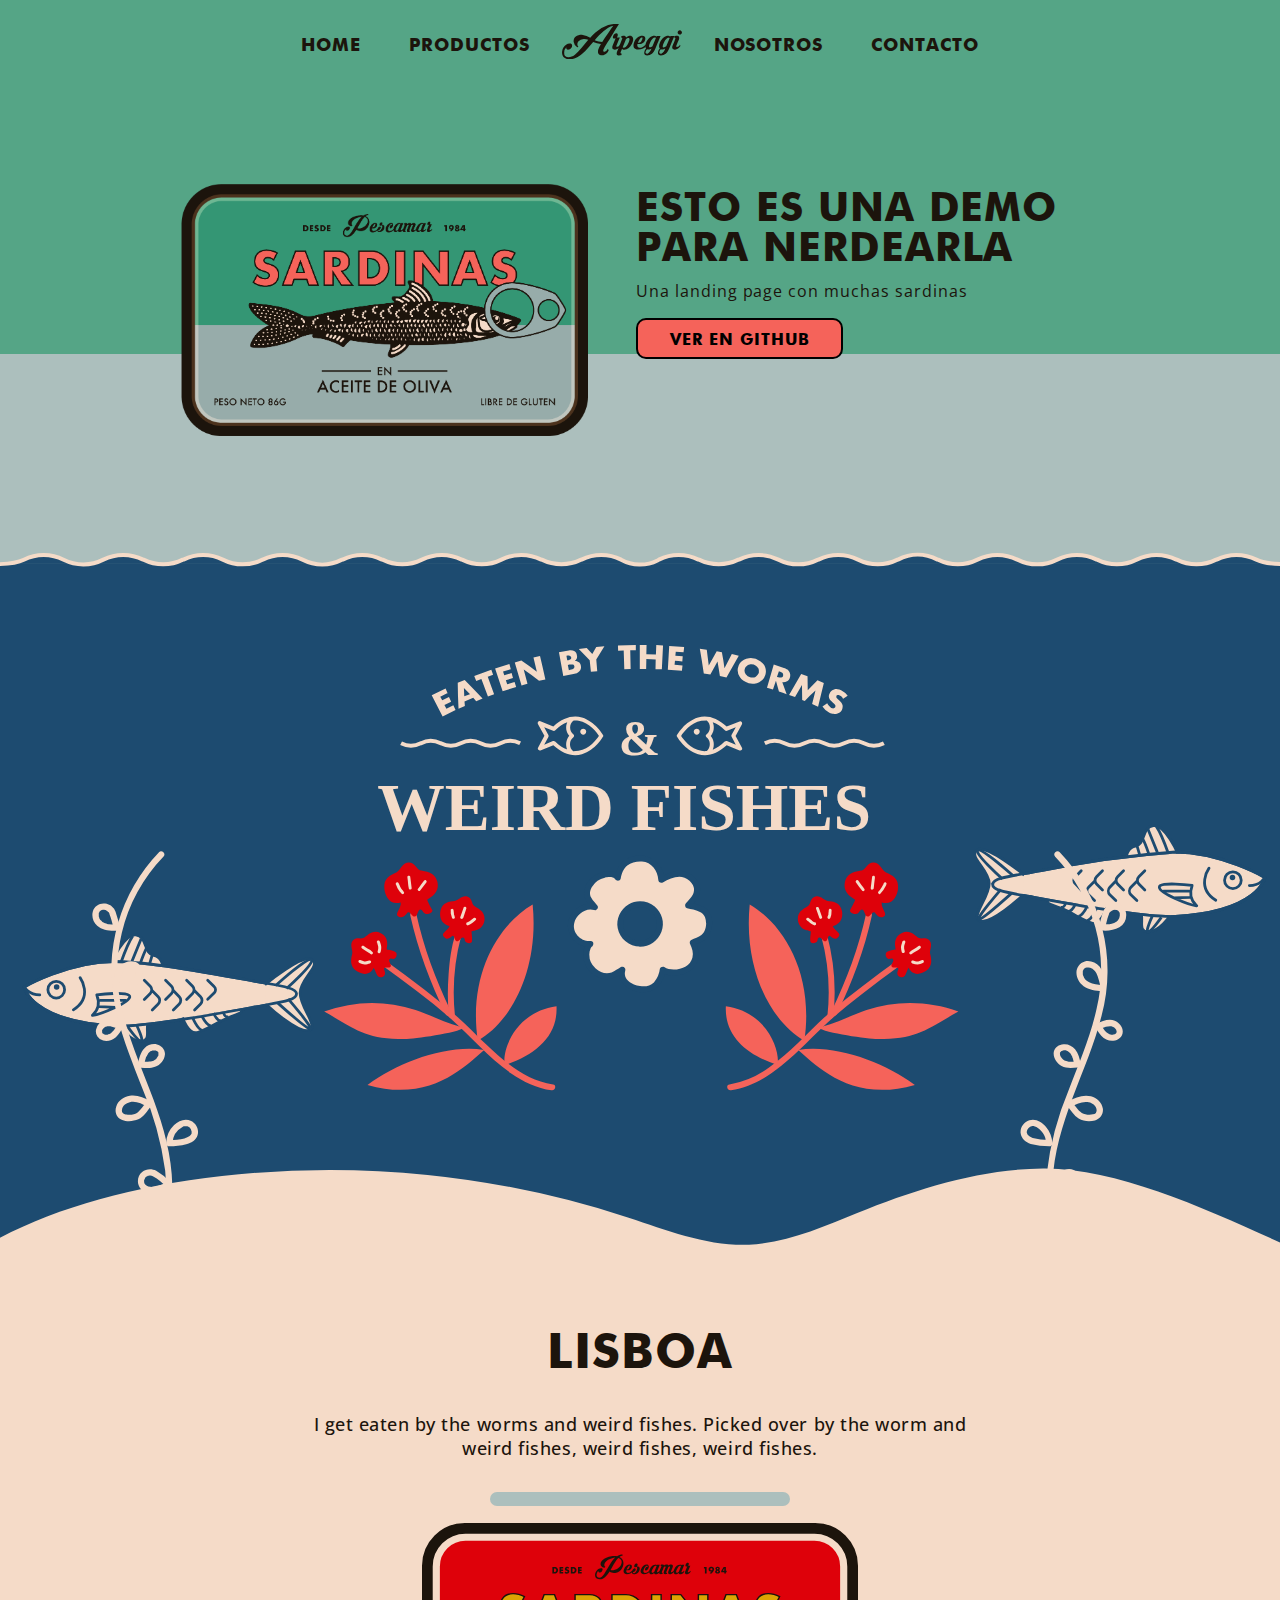
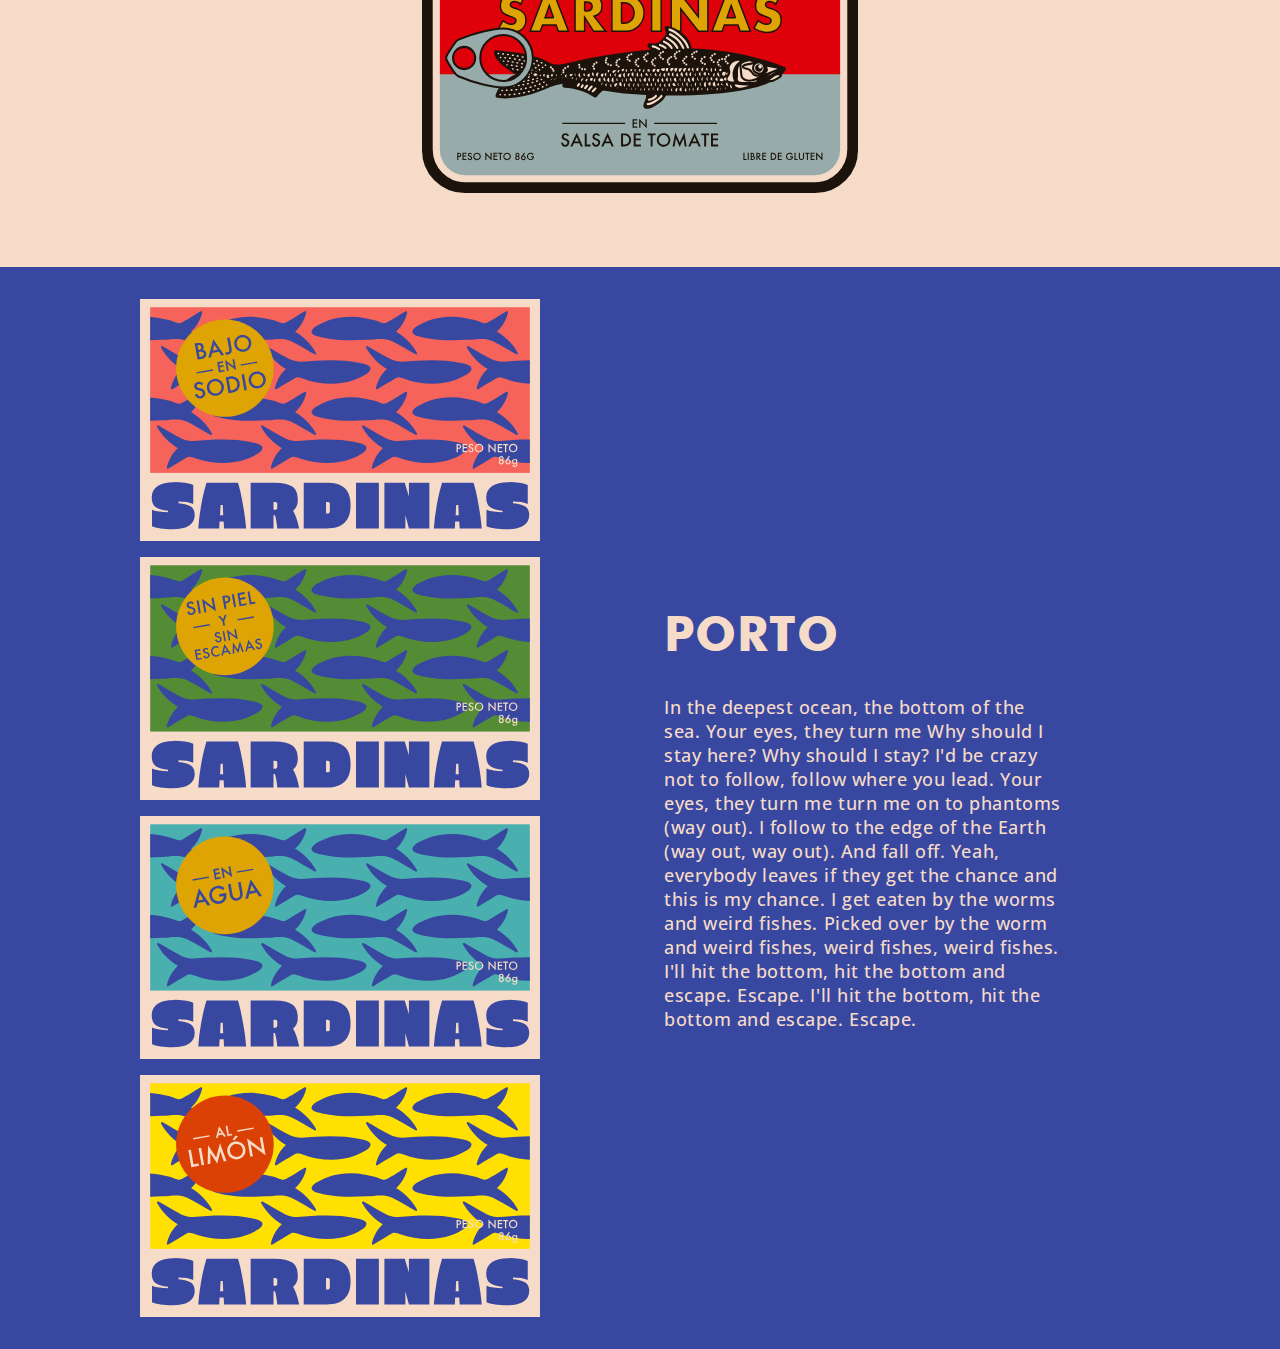
==== index.html @ fdc1ab65 "Add files via upload" ====
<!DOCTYPE html>
<html lang="en">
<head>
  <meta charset="UTF-8">
  <meta name="viewport" content="width=device-width, initial-scale=1.0">
  <link rel="stylesheet" href="styles.css">
  <link rel="preconnect" href="https://fonts.googleapis.com">
  <link rel="preconnect" href="https://fonts.gstatic.com" crossorigin>
  <link href="https://fonts.googleapis.com/css2?family=Open+Sans:ital,wght@0,300..800;1,300..800&display=swap" rel="stylesheet">
  <title>Scroll Driven Sardinas</title>
</head>
<body>
  <nav>
    <ul class="content-container">
      <li><a class="navlink" href="">Home</a></li>
      <li><a class="navlink" href="">Productos</a></li>
      <li>
        <svg width="120" heighy="36" xmlns="http://www.w3.org/2000/svg" viewBox="0 0 118.2 34.9"><path fill="#1c140c" d="m56.1 0-4.3 7L50 9.8l-1.8 2.9-1.6 2.7-1.4 2.2a99.7 99.7 0 0 1-3 4.8l-1 2a6 6 0 0 0-.6 1.6c0 .4 0 .7.3 1 .2.2.5.3.8.3.3 0 .5 0 .8-.2l1-.5.9-1 .7-1.1.9 1.3a9 9 0 0 1-2.5 3.6c-.5.4-1.1.8-1.8 1-.6.4-1.3.5-2 .5-1.1 0-2-.2-2.8-.6-.7-.4-1.2-1-1.4-1.9-.2-.9-.1-2 .3-3.4.4-1.3 1.1-3 2.3-4.9l.2-.4a24.6 24.6 0 0 1-7.6-2l-5.3 6.3c-1.8 2-3.6 3.8-5.5 5.4-2 1.6-3.9 3-6 3.9s-4.2 1.5-6.5 1.5a8 8 0 0 1-4.6-1.2 6.2 6.2 0 0 1-2.3-2.9 7.4 7.4 0 0 1-.4-3.7 10 10 0 0 1 1.3-3.8A9 9 0 0 1 4 20.4a6.5 6.5 0 0 1 3.7-1.1c.7 0 1.2.1 1.6.4.3.3.5.7.6 1.1.1.5 0 1-.1 1.5-.2.5-.4 1-.8 1.4-.3.5-.8.8-1.3 1.1-.6.3-1.2.5-1.8.5s-1.1-.3-1.4-.7c-.3-.4-.4-1-.3-1.6a7.8 7.8 0 0 0-2 6.2c0 1 .5 1.9 1.2 2.6.7.7 1.7 1 2.9 1 1.1 0 2.2-.2 3.2-.7 1-.4 2.1-1 3.2-1.9l3.1-2.9a101 101 0 0 0 6.6-7.6l3.5-4.2c-1.4-.5-2.8-.7-4.2-.8a7 7 0 0 0-5.7 2.6c-.4.6-.7 1.2-.8 1.9a4 4 0 0 0 1 3.5L15 23a7.5 7.5 0 0 1-3.5-5.3c-.2-1 0-2 .3-3.1a6.5 6.5 0 0 1 5.3-3.8c1.1-.2 2.3-.1 3.5.1 1.1.2 2.3.6 3.6 1l3.6 1.6c1.6-1.8 3.3-3.5 5.1-5.2a36.9 36.9 0 0 1 12.6-7.3c2.4-.7 5-1.1 7.7-1.1H56ZM39.6 17.8a146.7 146.7 0 0 1 5.8-8.6L48.2 5l2.3-3.2c-1.8.3-3.4 1-5 1.8a51.3 51.3 0 0 0-9 7.5 134 134 0 0 0-4.3 4.9c2.7 1 5.1 1.6 7.4 1.7Z"/><path fill="#1c140c" d="M53.5 9.2c.7 0 1.1.2 1.3.7s.2 1.2 0 1.9a5 5 0 0 1-.8 1.4h3l-.4 1-.6 1.4-.8 1.8-.7 1.8-.6 1.4-.3.8c-.2.4-.2.7 0 1 .3.1.6.2 1 0 .4 0 .8-.2 1.3-.5s.8-.9 1.1-1.5l.6 1-1 1.5a7.4 7.4 0 0 1-2.9 2c-.5.3-1 .4-1.6.4s-1-.1-1.5-.3c-.4-.2-.7-.5-.9-.8l-.2-1.4c0-.6.2-1.2.5-1.9l2.8-6.8c-.4.2-.9.3-1.3.3-.7 0-1-.2-1.3-.7s-.1-1.2.2-1.9c.3-.9.7-1.5 1.3-2 .6-.4 1.2-.6 1.8-.6Z"/><path fill="#1c140c" d="M61.2 25.3c-1 0-1.6-.3-2-1l-1.4 3.4c-.2.5-.2.9 0 1.1s.4.5.9.5h.3l-.7 1.4-.6.2h-.6l-.6.1c-1.3 0-2.2-.3-2.5-1s-.1-1.9.5-3.4l.5-1.3.9-2.1 1-2.5a203.8 203.8 0 0 0 2.3-5.8c.2-.4.3-.8.1-1-.1-.4-.5-.5-1-.5H58l.7-1.5.6-.1.6-.1h.6c1.6 0 2.5.5 2.6 1.6.7-.5 1.3-1 2-1.2.6-.3 1.3-.4 1.9-.4.7 0 1.4.1 1.9.5.4.3.8.8 1 1.5.2.6.3 1.3.2 2.1a12.5 12.5 0 0 1-4.4 7.8 7.4 7.4 0 0 1-4.5 1.7ZM59.7 23c.3.3.6.4 1 .4l1.2-.2 1.1-.8c.4-.3.8-1 1.2-1.5s.8-1.4 1.2-2.3c.4-.6.6-1.2.8-1.8l.3-1.6c0-.4 0-.8-.2-1-.2-.3-.4-.4-.8-.4s-.8.1-1.3.3a7 7 0 0 0-1.3 1l-.1.5-.2.5-2.8 6.9ZM77 23.3c.5 0 1 0 1.5-.2a7.7 7.7 0 0 0 2.7-1.6l1-1 .6.9a6 6 0 0 1-3 2.8c-1.4.7-3 1-4.8 1-1 0-1.8-.1-2.5-.5s-1.2-.8-1.6-1.4c-.3-.6-.5-1.4-.5-2.2 0-.8.1-1.7.5-2.7.8-2.2 2-3.9 3.5-5 1.4-1.2 3-1.8 4.8-1.8 1 0 1.6.3 2.1.8s.7 1 .8 1.8c0 .7 0 1.4-.5 2.2a6 6 0 0 1-1.6 2.1c-1 .9-2.2 1.3-3.5 1.3h-2.2c-.3 1-.2 1.9.3 2.5.5.7 1.3 1 2.4 1Zm1.3-10.1c-.2 0-.5.3-.8.6l-1 1.2a24.3 24.3 0 0 0-1.8 3.5H76c.5 0 1-.2 1.4-.5.3-.3.7-.8 1-1.5l.7-1.4.2-1.2c0-.3 0-.5-.2-.7h-.7Z"/><path fill="#1c140c" d="M97 12a127.7 127.7 0 0 0-2.1 5.3l-.9 2-2 4.9c-.8 2.2-2 4-3.4 5a7.4 7.4 0 0 1-4.8 1.8c-.7 0-1.3-.2-1.8-.5-.4-.3-.7-.8-.9-1.3-.1-.5-.2-1.1 0-1.7a5.8 5.8 0 0 1 1.7-3.3c-.5-.6-.7-1.4-.7-2.4s.2-2.1.7-3.4c1-2.3 2.3-4 3.7-5.1s3-1.7 4.6-1.7c.8 0 1.5.3 2 1l.2-.7H97ZM85.2 25.2l-.7-.1-.7-.2a5.5 5.5 0 0 0-1.5 2.6c-.1.6 0 1 .3 1.4.3.3.6.5 1 .5s1-.1 1.4-.5l1.2-1.2a16 16 0 0 0 2-3.6c-.5.4-1 .6-1.5.8s-1 .3-1.4.3Zm1.6-2.2c.3 0 .7-.1 1-.3.5-.2.9-.4 1.3-.8l3.4-8.1c-.3-.3-.6-.4-1-.4l-1.2.2-1.1.9L88 16a23.4 23.4 0 0 0-2 4.2l-.3 1.5c0 .4 0 .8.2 1 .1.3.4.4.8.4ZM110.6 12a127.7 127.7 0 0 0-2.2 5.3l-.8 2-2 4.9c-.9 2.2-2 4-3.4 5a7.4 7.4 0 0 1-4.8 1.8c-.8 0-1.4-.2-1.8-.5-.4-.3-.7-.8-1-1.3v-1.7a5.8 5.8 0 0 1 1.8-3.3c-.5-.6-.8-1.4-.8-2.4s.3-2.1.8-3.4c1-2.3 2.2-4 3.7-5.1s3-1.7 4.6-1.7c.8 0 1.5.3 1.9 1l.2-.7h3.8ZM98.8 25.2l-.7-.1-.7-.2-.9 1c-.2.4-.5 1-.6 1.7-.1.5 0 1 .2 1.3.3.3.7.5 1.1.5s1-.1 1.3-.5c.5-.3.9-.7 1.3-1.2s.8-1 1.1-1.7l.8-1.8-1.5.7-1.4.3Zm1.5-2.2c.4 0 .7-.1 1.1-.3l1.3-.8L106 14c-.2-.3-.5-.4-1-.4s-.7 0-1.1.2l-1.2.9-1.1 1.4a23.4 23.4 0 0 0-2 4.2l-.4 1.5c0 .4 0 .8.2 1 .2.3.5.4 1 .4ZM116.7 21.4c-.2.5-.5 1-1 1.5a7.4 7.4 0 0 1-2.9 2c-.5.3-1 .4-1.6.4-1.1 0-2-.4-2.3-1.1-.5-.8-.4-1.9.2-3.3l.5-1.3.8-1.7.7-1.8c.2-.6.3-1 .5-1.2.1-.4.2-.8 0-1-.1-.4-.4-.5-1-.5h-.3l.7-1.5.6-.1.6-.1h.7c1.3 0 2 .3 2.4 1 .3.8.2 1.9-.4 3.4a159.8 159.8 0 0 0-1.4 3.2l-.8 2c-.2.5-.2.9 0 1 .3.2.6.3 1 .2.4 0 .8-.3 1.3-.6s.8-.9 1.1-1.5l.6 1Zm1.5-13c0 .5-.3 1-.7 1.4-.4.4-.9.6-1.4.6s-1.1-.2-1.5-.6c-.5-.4-.7-.9-.7-1.5s.2-1 .6-1.4c.5-.5 1-.7 1.6-.7s1 .3 1.4.7.7.9.7 1.4Z"/>
      </svg>
      </li>
      <li><a class="navlink" href="">Nosotros</a></li>
      <li><a class="navlink" href="">Contacto</a></li>
    </ul>
  </nav>
  <header>
    <img class="latagato" src="img/latagato.png" alt="lata" height="252" width="444">
    <div class="scroll-container">
      <h1>Esto es una demo para Nerdearla</h1>
      <p>Una landing page con muchas sardinas</p>
      <button>Ver en GitHub</button>
  </div>
</header>
<section class="parallax">
  <svg xmlns="http://www.w3.org/2000/svg" id="Layer_1" viewBox="0 0 644 362">
    <path id="bg" fill="#acbfbd" stroke-width="0" d="M-.4 0h644.9v335.9H-.4z"/>
    <path id="bgblue" fill="#1d4b70" stroke-width="0" d="M-.4 15.7h644.9v351.1H-.4z"/>
    <path id="waves" fill="#1d4b70" stroke="#f5dbc8" stroke-miterlimit="10" stroke-width="2" d="M652 16s-13.7 1-19.9-2.1a22.2 22.2 0 0 0-20 0h-.2a22.2 22.2 0 0 1-19.8 0h-.2a22.2 22.2 0 0 0-20 0 22.3 22.3 0 0 1-19.9 0h-.2a22.2 22.2 0 0 0-19.9 0 22.2 22.2 0 0 1-20 0h-.1a22.2 22.2 0 0 0-20 0 22.2 22.2 0 0 1-19.8 0h-.3c-6.3-3.2-13.6-3.2-19.9 0h-.2a22.2 22.2 0 0 1-19.9 0 22.2 22.2 0 0 0-19.9 0h-.2a22.2 22.2 0 0 1-20 0 22.2 22.2 0 0 0-19.8 0h-.3a22.3 22.3 0 0 1-19.8 0h-.3a22.2 22.2 0 0 0-19.9 0l-.7.4c-5.8 2.9-12.6 2.7-18.3-.4a22.2 22.2 0 0 0-19.9 0h-.2a22.3 22.3 0 0 1-19.8 0h-.3a22.2 22.2 0 0 0-20 0 22.2 22.2 0 0 1-19.8 0h-.2a22.2 22.2 0 0 0-20 0 22.2 22.2 0 0 1-19.8 0h-.3a22.2 22.2 0 0 0-19.8 0h-.3c-6.3 3.2-13.6 3.2-19.9 0a22.2 22.2 0 0 0-20 0h-.1a22.2 22.2 0 0 1-20 0 22.2 22.2 0 0 0-19.8 0H92a22.2 22.2 0 0 1-19.8 0H72a22.2 22.2 0 0 0-20 0H52A22.2 22.2 0 0 1 32 14H32a22.2 22.2 0 0 0-20 0c-6.2 3.1-19.8 2-19.8 2"/>
    <text fill="#f5dbc8" font-family="Futura-Bold, Futura" font-size="34" font-weight="700" letter-spacing="0em" transform="translate(189.8 149.9)"><tspan x="0" y="0">WEIRD FISHES</tspan></text>
    <path fill="#f5dbc8" stroke-width="0" d="m225.2 81-3.7 1.9 1 1.8 3.4-1.7 1.1 2.4-3.4 1.7 1 1.8 3.5-1.7 1.1 2.4-6.5 3.2-5.5-10.7 7-3.4 1 2.4ZM238.1 83.4l-4.4 1.9.2 2.2-3.2 1.4c-.2-4.3-.4-8.7-.4-13l3.5-1.5c3 3 6.1 6.2 9 9.4l-3.2 1.3-1.5-1.7Zm-1.7-1.9-3-3 .2 4.2 2.8-1.1ZM245.4 72.8l3.2 8.8-3.1 1.2-3.3-8.8-2.6 1-1-2.5 8.6-3.2.9 2.5-2.7 1ZM257 69l-3.9 1.2.6 1.9 3.7-1.1.7 2.5-3.6 1.1.7 2 3.7-1.1.8 2.5-6.8 2.1-3.8-11.4 7.2-2.3.7 2.6ZM262.4 77.2 259 65.6l3.3-.9c2.7 1.8 5.3 3.7 7.8 5.6l-1.7-7.1 3.3-.8c1 3.9 1.8 7.8 2.7 11.8l-3.2.7c-2.5-2-5-3.8-7.7-5.7l1.9 7.2-3.1.8ZM281.2 60.5l5-.9c1.2-.2 2.2 0 2.9.4.7.5 1.1 1.2 1.2 2.2a3 3 0 0 1-.1 1.5c-.2.4-.5.8-1 1.2.6 0 1 0 1.3.2l1 .5.5.8a3.9 3.9 0 0 1 .2 2.5 3 3 0 0 1-.7 1.2c-.3.4-.8.7-1.3 1l-1.7.4-5.1.9-2.2-12Zm4.2 4h.6c1-.2 1.5-.6 1.4-1.4-.2-.8-.8-1-1.8-1l-.6.2.4 2.3Zm.8 5 .7-.2c.8-.1 1.4-.3 1.7-.6.3-.2.4-.6.4-1-.1-.5-.3-.8-.7-1h-1.8l-.8.2.5 2.5ZM296.7 64.5l-5.5-5.6 4-.5 2.8 3 2-3.5 4.1-.4-4.1 6.7.5 5.8-3.2.3-.6-5.7ZM317.1 59.5l.2 9.4-3.2.1-.3-9.4-2.8.2-.1-2.7 9-.3v2.7h-2.8ZM325.2 61.5l4.8.1.2-4.7 3.4.2-.6 12h-3.2l.1-5-4.7-.2-.1 5h-3.2v-12h3.4l-.1 4.6ZM344 60.5l-4-.3-.2 2 3.7.3-.2 2.6c-1.3 0-2.5-.2-3.7-.3l-.2 2 4 .4-.3 2.6a237 237 0 0 0-7.1-.5l.7-12 7.5.5c0 1-.2 1.8-.3 2.7ZM355.6 59.2l1 8 4-7.2 2.6.5c.5 2.7 1 5.4 1.3 8.1l3.7-7.2 3.5.8-6.2 11-3.3-.7a372 372 0 0 0-1.2-7.3l-3.6 6.5-3.3-.5a382 382 0 0 0-2-12.5l3.4.5ZM371.3 68.3a5.8 5.8 0 0 1 3-4c.7-.4 1.6-.7 2.5-.8a8.3 8.3 0 0 1 5.7 1.5 6 6 0 0 1 2.6 6.8 6.2 6.2 0 0 1-3.1 3.8 7 7 0 0 1-2.5.7 8 8 0 0 1-2.8-.2c-1-.3-1.9-.7-2.6-1.2a6.8 6.8 0 0 1-1.8-1.8 6.1 6.1 0 0 1-1-4.9Zm3.4.7a3.1 3.1 0 0 0 .5 2.6l1 1 1.2.5c.5.2 1 .2 1.4.1.5 0 .9-.1 1.3-.3.4-.2.7-.5 1-.9.3-.3.5-.7.7-1.2v-1.3c0-.5-.2-.9-.5-1.2-.2-.4-.5-.7-1-1a4 4 0 0 0-2.7-.7 3.5 3.5 0 0 0-2.3 1.2 3 3 0 0 0-.6 1.2ZM395.8 81.6a195 195 0 0 0-3.9-1.4l-1.5-5.4-1.5 4.5-3-1 3.4-11.6 5.1 1.7c.8.2 1.3.5 1.8.8.4.4.8.8 1 1.2.2.5.4 1 .4 1.4 0 .5 0 1-.2 1.5-.3.8-.8 1.5-1.4 1.8-.7.4-1.5.6-2.4.5l2.2 6Zm-4.8-8.7.6.2c.6.2 1.1.2 1.5.1.5-.1.8-.4.9-.9.1-.4 0-.8-.2-1.2-.2-.4-.7-.6-1.3-.8l-.6-.2-1 2.8ZM397 82l6.1-10.6 3.2 1.2.1 7 4.9-5 3.2 1.4-2.9 11.9-3-1.3 1.7-6.8c-1.8 1.7-3.7 3.4-5.4 5.2l-1.3-.5-.1-7.5-3.5 6-3-1ZM424.2 84a4 4 0 0 0-.7-1.1 3 3 0 0 0-1-.7c-.3-.2-.7-.2-1-.2-.4 0-.6.2-.7.5v.6c0 .2.1.3.3.5l.5.6.7.6c.9.8 1.4 1.6 1.6 2.3.2.8 0 1.5-.3 2.4-.3.5-.7 1-1.1 1.3l-1.4.7c-.6.1-1.2.2-1.8 0-.6 0-1.3-.3-2-.6a8.3 8.3 0 0 1-3.5-3.1l2.4-1.7c.2.6.6 1 1 1.4l1 1c.6.2 1 .3 1.3.2.4-.1.6-.3.8-.6v-.9l-.5-.6-.7-.7-1-1c-.3-.2-.6-.6-.8-1a3 3 0 0 1-.3-1.2c0-.4.1-.9.4-1.4.2-.6.5-1 1-1.4.3-.3.8-.6 1.3-.7.5-.2 1-.2 1.7-.1.6 0 1.2.2 1.8.5a9.1 9.1 0 0 1 3.3 2.8l-2.3 1.5Z"/>
    <text fill="#f5dbc8" font-family="Futura-Bold, Futura" font-size="25" font-weight="700" letter-spacing="0em" transform="translate(311.3 112.3)"><tspan x="0" y="0">&amp;</tspan></text>
    <g id="fishessm" fill="#f5dbc8" stroke-width="0">
      <path d="M294.5 101.5c-.6.6-1.5.6-2.1 0s-.6-1.5 0-2.1c.6-.6 1.5-.6 2.1 0s.6 1.5 0 2.1Zm-1.7 10.3c-4.8 1.4-9.6-.2-14.4-4.5l-6.5 2.6a1 1 0 0 1-1-.3h-.1a1 1 0 0 1-.1-1.1l3.2-6-3.2-5.8a1 1 0 0 1 1.2-1.5l6.5 2.6c4.8-4.3 9.6-5.8 14.4-4.5 3.4 1 6 3.3 7.7 5 1.6 1.7 2.8 3.6 3 4v.5c-.2.4-1.4 2.3-3 4-1.6 1.7-4.3 4-7.7 5Zm-7.4-2.3c-1-2.3-.6-5 1-7-1.6-1.8-2-4.5-1-6.8-2 .7-4 2.1-6 4a1 1 0 0 1-1.1.3l-4.5-1.8 2.1 3.9c.2.3.2.7 0 1l-2.1 3.9 4.4-1.8c.4-.2.8 0 1.1.2 2 2 4 3.3 6.1 4Zm15.9-7c-1-1.5-4.7-6.6-10.2-7.5-.9-.1-1.8-.2-2.7 0a4.5 4.5 0 0 0 0 6.8c.5.3.6 1 .2 1.4l-.1.1a4.5 4.5 0 0 0-.1 7c.9 0 1.8 0 2.7-.2 5.5-.9 9.2-6 10.2-7.5ZM349.5 99.4c.6-.6 1.5-.6 2.1 0s.6 1.5 0 2.1-1.5.6-2.1 0-.6-1.5 0-2.1Zm-6 7.4a17.2 17.2 0 0 1-3-4v-.5a17 17 0 0 1 3-4c1.6-1.7 4.3-4 7.7-5 4.8-1.3 9.6.2 14.4 4.6l6.5-2.6a1 1 0 0 1 1.2 1.4l-3.2 5.9 3.2 5.9c.2.3.2.8 0 1.1h-.1a1 1 0 0 1-1.1.3l-6.5-2.6c-4.8 4.4-9.6 5.9-14.4 4.5-3.4-1-6.1-3.3-7.7-5Zm21.2-1.4a1 1 0 0 1 1-.2l4.5 1.8-2.1-4a1 1 0 0 1 0-1l2.1-3.8-4.4 1.8a1 1 0 0 1-1.1-.3c-2-1.9-4-3.3-6.1-4 1 2.3.6 5-1 6.9 1.6 1.9 2 4.6 1 6.9 2-.8 4-2.2 6-4.1Zm-11.8 4.7c.9.2 1.8.2 2.7.1l.5-.5c1.6-2 1.3-4.8-.6-6.4h-.1a1 1 0 0 1 .1-1.5 4.5 4.5 0 0 0 .1-6.9l-2.7.1c-5.5 1-9.2 6-10.2 7.6 1 1.5 4.7 6.6 10.2 7.5Z"/>
    </g>
    <g id="wavessm" fill="none" stroke="#f5dbc8" stroke-width="2">
      <path d="M201.8 106.3a11 11 0 0 0 9.9 0h.2c3-1.6 6.7-1.5 9.8 0h.1c3.2 1.6 6.9 1.6 10 0a11 11 0 0 1 10 0 11 11 0 0 0 10 0 11 11 0 0 1 9.9 0M444.7 106.3a11 11 0 0 1-10 0 11.1 11.1 0 0 0-10 0 11.1 11.1 0 0 1-10 0 11 11 0 0 0-10 0 11 11 0 0 1-10 0 11 11 0 0 0-9.9 0"/>
    </g>
    <g id="fish1">
      <path fill="#f5dbc8" stroke="#1d4b70" stroke-miterlimit="10" stroke-width="1.4" d="M149.2 232.3c0 3.5-7.9 4.2-22.2 6.9-22.2 4-56 10.1-69.8 9.3-42.1-2.5-45-19.6-45-19.6s22.2-12.8 45-12.8c14 0 45.4 5.1 67.6 9.3 13.8 2.7 24.4 3.5 24.4 6.9Z"/>
      <path fill="#f5dbc8" stroke="#1d4b70" stroke-miterlimit="10" stroke-width="1.4" d="M60.3 248.7s4.8 7.2 10.2 7.5c5.5.4 3-5.5 3.8-8.3M91.8 244.3s3 8.9 7.5 7.5c4.5-1.4 9.2-4.7 15-7.2 5.9-2.6 7.6-2 7.3-4.5M56 216.7s6.4-14.7 12.3-14c5.9.7 4 9.7 9 10.3 3.8.5 4.5 5 4.5 5"/>
      <path fill="none" stroke="#1d4b70" stroke-miterlimit="10" stroke-width="1.4" d="m71 204.7-4.7 11.5M60.9 216.5s3.4-9.6 5.9-13.3M76.6 212.8l-1.4 4.7M70.7 216.7s1.8-4.9 3-7.3"/>
      <path fill="#f5dbc8" stroke="#1d4b70" stroke-miterlimit="10" stroke-width="1.4" d="M133.3 227.7s19.3-16 23.9-12.5c4.2 3.2-6.2 9.7-6.2 16.7s8.6 16.2 5.4 18.4c-5.2 3.8-22.6-12.7-22.6-12.7"/>
      <path fill="none" stroke="#1d4b70" stroke-miterlimit="10" stroke-width="1.4" d="M139.7 236.9s14.7 13.2 16.5 13.2-11.2-15.2-11.2-15.2M138.7 228.2s16-14.5 18-13-12.5 14.5-12.5 14.5"/>
      <path fill="none" stroke="#1d4b70" stroke-miterlimit="10" stroke-width="1.4" d="M149.2 232.3c0 3.5-7.9 4.2-22.2 6.9-22.2 4-56 10.1-69.8 9.3-42.1-2.5-45-19.6-45-19.6s22.2-12.8 45-12.8c14 0 45.4 5.1 67.6 9.3 13.8 2.7 24.4 3.5 24.4 6.9Z"/>
      <circle cx="28.3" cy="230.3" r="4.2" fill="#f5dbc8" stroke="#1d4b70" stroke-miterlimit="10" stroke-width="1.4"/>
      <circle cx="28.5" cy="228.9" r="1.4" fill="#1d4b70" stroke-width="0"/>
      <path fill="none" stroke="#1d4b70" stroke-miterlimit="10" stroke-width="1.4" d="M64.3 249s5.4 7.5 6.8 7.2c1.3-.2-2.2-7.8-2.2-7.8M96.8 244s2.5 6.4 5 6.7M101.5 243.4s2.5 4.8 4.5 5M107.4 242s2 4.2 3.9 4M112.4 241.5s.5 2.8 2.5 2.5"/>
      <path fill="none" stroke="#1d4b70" stroke-linecap="round" stroke-linejoin="round" stroke-width="1.4" d="M40.3 224.2s6.9 9.7-3.4 16.2M46.6 243.2c-1 .2 5-2.8 2.1-10.3 0 0 16.9-2.2 16.6 1-.3 3-14.7 8.7-18.7 9.3ZM63.1 235.7H50.6M58.1 239.2l-8.1-.4"/>
      <path fill="#f5dbc8" stroke="#1d4b70" stroke-linecap="round" stroke-linejoin="round" stroke-width="1.4" d="M12.3 228.9s1.8 3.9 7.7 4"/>
      <path fill="none" stroke="#1d4b70" stroke-linecap="round" stroke-linejoin="round" stroke-width="1.4" d="m72.6 225.5 3 3c1 1 1 2.7 0 3.7l-3 3M83.3 225.5l3 3c1 1 1 2.7 0 3.7l-3 3M93.9 225.5l3 3c1 1 1 2.7 0 3.7l-3 3M104.5 225.5l3.2 3.2c1 .9 1 2.4 0 3.3l-3.2 3.1M76.6 230.8l3 3c1 1 1 2.7 0 3.7l-3 3M87.3 230.8l2.9 3c1 1 1 2.7 0 3.7l-3 3M97.9 230.8l3 3c1 1 1 2.7 0 3.7l-3 3"/>
    </g>
    <g id="fish2">
      <path fill="#f5dbc8" stroke="#1d4b70" stroke-miterlimit="10" stroke-width="1.4" d="M499.4 177.2c0 3.5 7.9 4.2 22.2 6.9 22.2 4.1 56 10.2 69.8 9.3 42.1-2.5 45-19.6 45-19.6s-22.2-12.8-45-12.8a505 505 0 0 0-67.6 9.4c-13.8 2.6-24.3 3.4-24.3 6.8Z"/>
      <path fill="#f5dbc8" stroke="#1d4b70" stroke-miterlimit="10" stroke-width="1.4" d="M588.3 193.6s-4.8 7.2-10.2 7.6c-5.5.4-3-5.6-3.8-8.4M556.8 189.2s-3 9-7.5 7.5c-4.5-1.4-9.2-4.7-15-7.2-5.9-2.5-7.6-2-7.3-4.5M592.6 161.7s-6.4-14.8-12.3-14-4 9.6-9 10.3c-3.8.5-4.5 4.9-4.5 4.9"/>
      <path fill="none" stroke="#1d4b70" stroke-miterlimit="10" stroke-width="1.4" d="m577.6 149.6 4.7 11.6M587.7 161.4s-3.4-9.6-5.9-13.3M572 157.7l1.4 4.7M577.9 161.7s-1.7-5-3-7.4"/>
      <path fill="#f5dbc8" stroke="#1d4b70" stroke-miterlimit="10" stroke-width="1.4" d="M515.3 172.6s-19.3-16-23.9-12.5c-4.2 3.3 6.3 9.8 6.3 16.7 0 6.8-8.7 16.2-5.5 18.5 5.2 3.7 22.6-12.7 22.6-12.7"/>
      <path fill="none" stroke="#1d4b70" stroke-miterlimit="10" stroke-width="1.4" d="M508.9 181.8S494.2 195 492.4 195s11.2-15.2 11.2-15.2M509.9 173.1s-16-14.4-18-13c-2 1.5 12.5 14.5 12.5 14.5"/>
      <path fill="none" stroke="#1d4b70" stroke-miterlimit="10" stroke-width="1.4" d="M499.4 177.2c0 3.5 7.9 4.2 22.2 6.9 22.2 4.1 56 10.2 69.8 9.3 42.1-2.5 45-19.6 45-19.6s-22.2-12.8-45-12.8a505 505 0 0 0-67.6 9.4c-13.8 2.6-24.3 3.4-24.3 6.8Z"/>
      <circle cx="620.3" cy="175.2" r="4.2" fill="#f5dbc8" stroke="#1d4b70" stroke-miterlimit="10" stroke-width="1.4"/>
      <circle cx="620.1" cy="173.8" r="1.4" fill="#1d4b70" stroke-width="0"/>
      <path fill="none" stroke="#1d4b70" stroke-miterlimit="10" stroke-width="1.4" d="M584.3 193.9s-5.4 7.5-6.8 7.3c-1.3-.3 2.2-7.8 2.2-7.8M551.8 189s-2.5 6.3-5 6.6M547 188.4s-2.4 4.7-4.4 5M541.2 187s-2 4.2-3.9 3.9M536.2 186.4s-.6 2.8-2.5 2.5"/>
      <path fill="none" stroke="#1d4b70" stroke-linecap="round" stroke-linejoin="round" stroke-width="1.4" d="M608.3 169.1s-6.9 9.7 3.4 16.2M602 188.1c1 .2-5-2.8-2.2-10.3 0 0-16.8-2.1-16.5 1 .3 3.1 14.7 8.7 18.7 9.3ZM585.5 180.7H598M590.5 184.1l8.1-.3"/>
      <path fill="#f5dbc8" stroke="#1d4b70" stroke-linecap="round" stroke-linejoin="round" stroke-width="1.4" d="M636.3 173.8s-1.8 4-7.7 4.1"/>
      <path fill="none" stroke="#1d4b70" stroke-linecap="round" stroke-linejoin="round" stroke-width="1.4" d="m576 170.4-3 3c-1 1-1 2.7 0 3.7l3 3M565.3 170.4l-3 3c-1 1-1 2.7 0 3.7l3 3M554.7 170.4l-3 3c-1 1-1 2.7 0 3.7l3 3M544 170.4l-3 3.2c-1 .9-1 2.4 0 3.3l3 3.2M572 175.7l-3 3c-1 1-1 2.7 0 3.8l3 2.9M561.3 175.7l-2.9 3c-1 1-1 2.7 0 3.8l3 2.9M550.7 175.7l-3 3c-1 1-1 2.7 0 3.8l3 2.9"/>
    </g>
    <g id="rama" fill="#f5dbc8" stroke-width="0">
      <path d="M80 377.9a216 216 0 0 0 6.7-49.1c-.3-15-4.3-29.1-9.4-43s-10.9-26.6-14.6-40.5a82.9 82.9 0 0 1 19.6-82c1.4-1.4-.9-3.6-2.3-2.2a85.9 85.9 0 0 0-22.2 77c2.8 14.3 8.4 27.8 13.6 41.2a158.6 158.6 0 0 1 11.7 42c1.6 16.6-1.4 33.3-4.8 49.5L77 377c-.4 2 2.6 2.9 3 .9Z"/>
      <path d="M60.3 198.2c-.2-.3 0 .1 0 0v-.2l-.3-.6-.4-1.5-1-3.3c-.2-1-.6-2-1.2-3a6.7 6.7 0 0 0-3.7-2.5c-2.9-.9-6.2.8-7 3.8-.7 2.5.2 5.5 2.2 7.2 2.7 2.4 6.5 2.7 10 2.5.8 0 1.6-.7 1.6-1.6 0-.9-.7-1.7-1.6-1.6a22.5 22.5 0 0 1-4.1-.1h-.5l-.9-.3-.9-.3c.3.1-.1 0-.1-.1l-.6-.3-.4-.2s-.4-.4-.1-.2l-.6-.5-.2-.2c.2.3 0 0 0 0l-.5-.8c-.2-.4.1.3 0-.1l-.1-.3a8 8 0 0 1-.2-.7c0-.1 0-.5 0 0V192c0 .5 0 .1 0 0v-.3l.2-.3c-.2.3 0 0 0 0l.2-.4s.3-.3 0 0l.2-.3s.5-.3.1 0l.7-.5c-.3.2.1 0 .2 0l.4-.2h.7l.5.2s.5.1.2 0l.4.2.7.5.4.4c.2.2-.2-.4 0-.1l.2.3.2.5.2.3-.1-.2v.2l.5 1.4c.7 2 1 4.2 1.9 6 .3.8 1.5 1.1 2.2.7.7-.5 1-1.4.5-2.2ZM75.7 286.4c-3.2-1.7-6.7-3.3-10.4-2.7-3 .4-5.8 2.4-6.8 5.3s.2 5.7 3 6.8c2.4 1 5.7.7 8.1-.3 2.9-1.3 4.5-4.3 6.4-6.6.5-.6.6-1.6 0-2.2-.6-.6-1.7-.7-2.3 0-1.4 1.7-2.6 3.9-4.3 5.2-1.5 1.2-3.8 1.5-5.8 1.2h-.4a4.7 4.7 0 0 1-.7-.3l-.3-.1-.2-.2c.1.1 0 0-.1 0l-.2-.3-.2-.3c-.2-.5-.2-.7-.1-1.3.2-2 2-3.3 3.9-3.7 3-.8 6.2.8 8.8 2.3 1.7 1 3.4-1.8 1.6-2.8ZM86.8 307.5a9.7 9.7 0 0 1 5-8.2l.6-.3h1.9a3 3 0 0 1 1.7 1.4l.4 1.2c.2.5 0-.1 0 .2v.3c0 .1 0 .4 0 0v.5c-.2.4-.7 1-1.2 1.4l-1.2.7s-.3.1 0 0l-.4.1-.8.3c-2.4.7-5 .8-7.6.8-2 0-2 3.2 0 3.2 2.8 0 5.8-.2 8.5-1 2.4-.7 5-2.1 5.7-4.6.9-2.7-.7-5.9-3.2-7.1-3-1.5-6.3-.2-8.6 2a13.2 13.2 0 0 0-4 9c0 1 .8 1.6 1.6 1.6 1 0 1.6-.7 1.6-1.5ZM81.3 358.5c-1.2-2.2-3.5-4-5.7-5.2-2.4-1.2-5.2-2-7.7-.6s-3.8 4.5-3 7.3 3.6 3.9 6.3 4c3.5.2 6.6-1.8 9.6-3.3.8-.4 1-1.5.6-2.2-.5-.7-1.4-.9-2.2-.5l-3.6 1.8c-.5.2-1 .5-1.6.6l-.9.3h-.3l-.3.1c-1 .1-1.7 0-2.5-.1l-1-.5s-.2 0-.3-.2c.1 0 .2.2 0 0l-.2-.2-.1-.1c-.9-1.2-.4-3.1.8-4 .4-.4.6-.5 1-.6H71.4a14.8 14.8 0 0 1 6.6 4l.7 1c1 1.8 3.8.2 2.8-1.6ZM59.7 227.6c.5-2.3 1-4.6 2.4-6.5 0 0-.2.1 0-.1l.3-.3.5-.5.2-.2.3-.1.7-.5c.2-.1-.3.2.1 0l.3-.1a6.9 6.9 0 0 1 .8-.2h.9c.3 0 .5 0 .7.2-.2-.1 0 0 0 0l.5.2s.2.2 0 0l.3.3.2.2c-.2-.2 0 0 0 .1l.3.4a3.9 3.9 0 0 1 .2.8v1.2c0-.4 0 0 0 0l-.2.7-.2.4s0 .2 0 0a6.8 6.8 0 0 1-.8 1.4l-.2.2-1.1.8c-1 .7-2 1-3.4 1.3l-3.9.6c-.8 0-1.5.7-1.5 1.6 0 .8.7 1.6 1.5 1.6 3-.3 6-.7 8.5-2.1 2.5-1.3 4-3.6 4.4-6.4.3-2.5-.8-5.1-3.2-6.2-2.6-1.1-5.6-.2-7.7 1.6-2.5 2.2-3.3 5.7-4 8.8-.1.8.3 1.7 1.2 2 .8.2 1.7-.3 2-1.2ZM61.3 247.4c-2.6-1.3-5.5-2.4-8.4-1.7a6.3 6.3 0 0 0-4.6 4.7 4.8 4.8 0 0 0 3.6 5.5c2.3.6 4.7-.2 6.4-1.7 1.5-1.3 2.4-3.1 3.5-4.6.5-.7.1-1.8-.5-2.2-.9-.5-1.7-.1-2.2.6l-1 1.4-.5.8-.3.5s-.2.2 0 0l-.3.2-.7.8-.4.4-.3.2-.5.3s-.4.1-.2 0h-.1l-.7.3s-.3 0 0 0H53.2c-.1 0-.4 0 0 0h-.3l-.6-.2c-.4-.1.2 0 0 0l-.3-.2-.2-.1c.2.1 0 0 0 0l-.3-.3c-.1-.2.2.3 0 0l-.1-.3s0 .3 0 0v-.2c-.2-.4-.1.2 0-.1 0-.2 0-.6-.1-.3l.1-.5c.1-.4 0 .2 0 0l.1-.3.2-.2.1-.3c0 .2.1 0 .1 0l.3-.3.2-.2c.2-.1.3-.3.5-.3l.2-.2c.3-.2-.1 0 .2 0 1-.3 2-.3 3 0 1.2.2 2.2.7 3.3 1.2.8.4 1.8.2 2.2-.5.4-.7.2-1.8-.6-2.2ZM72.5 268.3a29.6 29.6 0 0 1 1-4.2s.2-.2.1 0a9.4 9.4 0 0 1 1-1.7c.1-.2-.3.3 0-.1a5.7 5.7 0 0 1 .8-.8c.2-.2 0 0 0 0l.5-.4h.3c-.4.1-.2 0 0 0l.5-.2h.2c.4-.1-.3 0 0 0h1.5l.4.2.3.1.2.2c-.3-.2 0-.1 0 0 0 0 .4.5.2.1l.2.4c.1.2 0-.3 0 0v1.5l-.9 1.4c-.2.2.2-.2 0 .1-.2 0-.2.2-.3.2l-.3.3s-.3.2 0 0l-.6.4-.3.2s-.4.2-.1 0c-.5.2-1 .4-1.5.4 0 0 .3 0 0 0h-.4l-1 .1-3.4-.2c-.8 0-1.6.8-1.6 1.6 0 1 .7 1.5 1.6 1.6 2.4.2 5 .5 7.1-.4 2.7-1 4.8-3.5 5-6.4.1-2.4-1.8-4.4-4-4.9s-4.7.2-6.3 1.9c-2 2-2.7 5-3.3 7.8-.2.8.2 1.7 1.1 2 .8.1 1.8-.3 2-1.2ZM86.2 327.6a29.2 29.2 0 0 0-7.6-6.2c-2.3-1.2-5.1-1-7.1.6s-2.7 4.7-1.6 7.1c1.2 2.8 4.6 3.8 7.5 3.5 1.5-.1 3-.5 4.5-1 1.2-.5 2.4-1 3.6-1.3 2-.6 1.1-3.6-.9-3.1s-3.7 1.4-5.6 2c-1.8.4-4.4.7-5.8-.8-.5-.5-.7-1.1-.7-1.8v-.4l.3-.7.2-.4.1-.3.2-.1.2-.3.6-.3c.2-.2 0 0 0 0l.3-.2h.3s.5-.1.2 0c.8-.2 1.5 0 2 .3 2.7 1.4 5 3.5 7 5.7 1.4 1.5 3.6-.8 2.3-2.3ZM86.2 346.6a17 17 0 0 1 6.5-4l.7-.2h.3c.1 0 .5-.1.2 0 1-.2 1.6 0 2.3.7l.3.4a4.5 4.5 0 0 1 .3.4c.2.5.2.7.1 1a4 4 0 0 1-.6 1.3l-.1.3c.1-.2 0 0 0 0l-.3.3-.5.3c-.2.1.3 0 0 0l-.3.1h-.3c.4 0 .2 0 0 0H94c.4 0 0 0 0 0l-.7-.1-1.3-.4c-2-.8-4.2-2-6.4-2.7-.8-.3-1.7.3-2 1-.2 1 .3 1.8 1.2 2 2 .8 4.3 2 6.6 2.8s4.7 1 6.6-.5c2.1-1.8 3-5.2 1.3-7.5a6 6 0 0 0-3.5-2.5 7.1 7.1 0 0 0-4 .3c-2.8 1-5.7 2.6-7.7 4.8-1.5 1.5.8 3.7 2.2 2.2Z"/>
    </g>
    <g id="rama2" fill="#f5dbc8" stroke-width="0">
      <path d="M536.1 377c-3.5-16.3-7-32.9-6.5-49.7.5-14.8 5-29 10.1-42.8 5.1-13.5 11-26.9 14.5-41a86.2 86.2 0 0 0-21-82.4c-1.5-1.4-3.8.8-2.3 2.3a82.4 82.4 0 0 1 20.8 76.6c-3.1 14-8.8 27.3-14 40.7a152 152 0 0 0-11 41.8 172.2 172.2 0 0 0 5 49.2c.5 2 1 4.1 1.3 6.2s3.5 1.2 3.1-.8Z"/>
      <path d="M555.6 199.8c.8-1.7 1.1-3.6 1.6-5.4a22.3 22.3 0 0 1 .7-2l.1-.3c0 .2-.1.2 0 0v-.1l.3-.5.1-.2c.2-.3.2 0 0 0l.3-.3a5.7 5.7 0 0 1 1.5-.8l.4-.1c.4-.2-.3 0 .1 0h.9l.3.1.7.4c-.3-.2 0 0 0 0l.3.3c.3.3-.1-.3 0 0l.2.3.2.3c-.2-.4 0 0 0 .2l.1.3c0 .1 0 .5 0 0v1.1c0 .4.1-.4 0 0l-.2.9-.1.3c-.1.4.2-.3 0 0l-.4.7-.2.3c.2-.3 0 0 0 0a5.5 5.5 0 0 1-.8.8c-.2 0-.4.2-.5.3l-.4.2-.3.1c.1 0 .1 0 0 0a11.6 11.6 0 0 1-2.3.6h-.7l-1 .1h-2.3c-.8 0-1.6.7-1.6 1.6 0 .9.7 1.5 1.6 1.5 3 .2 6.4 0 9-1.6a7.5 7.5 0 0 0 3.4-7 5.6 5.6 0 0 0-1.7-3.5c-1.1-1-2.7-1.7-4.2-1.6s-3.3 1-4.4 2.1c-.8.8-1.2 1.9-1.6 2.9l-1 3.6a37.2 37.2 0 0 1-.7 2.5l-.1.3c-.2.3.1-.4 0 0-.4.7-.3 1.7.5 2.1.7.4 1.8.3 2.2-.5ZM539 289.2c2.5-1.4 5.2-2.7 8.1-2.4 1.8.1 4 1.4 4.5 3.2.1.4.2.9.1 1.4l-.3.8c-.1.2.2-.2 0 0l-.1.2-.3.2c.2-.2 0 0 0 0l-.3.2-.8.2c-1.6.4-4.1.2-5.6-.7-2-1.2-3.4-3.8-5-5.6-.5-.7-1.6-.6-2.2 0-.6.6-.5 1.6 0 2.2 1.7 2.1 3.2 4.7 5.6 6.2s5.6 1.6 8.2 1c2.7-.8 4.3-3.1 4-5.9-.5-3.2-3-5.5-6-6.3-4-1-8 .7-11.5 2.5-1.8 1-.2 3.8 1.6 2.8ZM529.5 307.5c-.2-3.1-1.2-6-3.3-8.3s-5.1-4.2-8.3-3.2c-2.7.8-4.7 3.6-4.4 6.4s2.6 4.6 5.1 5.5a47.6 47.6 0 0 0 9.3 1.2c2 0 2-3.2 0-3.2a31.5 31.5 0 0 1-8.3-1l-.3-.1a7.9 7.9 0 0 1-1.4-.8l-.2-.2c.2.2 0 0-.1 0a10 10 0 0 1-.5-.5c-.2-.2 0 0 0 0l-.2-.3-.1-.2v-.2c-.1-.1-.2-.6-.2-.3v-.5a4.2 4.2 0 0 1 .5-1.4l.2-.3c.4-.5.6-.6 1-.9l.3-.1h.2l.4-.2c.7 0 1 0 1.5.2 1 .3 2 1 2.8 1.9 1 .9 1.7 2 2.1 3s.7 2.3.7 3.5c0 .8.7 1.6 1.6 1.6.8 0 1.6-.8 1.6-1.6ZM534.5 360.1l.3-.5c.2-.2 0 0 0 0l.3-.3 1-1.1a14.8 14.8 0 0 1 5-3l.8-.1h.3c.3 0 .8 0 1.1.2 1.5.6 2.4 2.4 1.7 4 0-.2-.1.2-.2.3-.2.3 0 .1 0 0l-.3.3a3 3 0 0 1-1 .6l-.3.1-.7.2c-.3 0-.1 0 0 0h-2.1l-.4-.1-2-.7-4-2c-.9-.4-1.8-.2-2.3.5-.4.7-.2 1.8.6 2.2 2.8 1.4 5.6 3.2 8.8 3.3 2.5.2 5.3-.8 6.6-3 1.3-2.5.6-5.8-1.6-7.6a6 6 0 0 0-4-1.5c-1.4 0-2.6.5-3.7 1a15 15 0 0 0-6.7 5.6c-1 1.8 1.8 3.4 2.8 1.6ZM556.5 226.8c-.6-3-1.4-5.8-3.3-8.2-1.8-2-4.8-3.2-7.4-2.5s-4.3 3.2-4.2 5.8 1.4 5 3.6 6.6c2.7 1.9 6.1 2.2 9.3 2.6.8 0 1.6-.8 1.6-1.6 0-1-.7-1.5-1.6-1.6-2.1-.2-4.6-.5-6.5-1.4a8.1 8.1 0 0 1-1.6-1s0-.2-.2-.2 0-.2-.2-.2l-.2-.3-.1-.2-.2-.2-.3-.7c-.2-.2 0 0 0 0l-.2-.4-.2-.7V221.2c0 .4 0 0 0 0 0-.3 0-.5.2-.7l.2-.4.1-.2c-.2.3 0 0 0 0l.3-.3.4-.2.2-.1.6-.2c.3 0-.4 0 0 0h.8s.3 0 0 0l.9.2a5 5 0 0 1 2.1 1.3c.8.8 1.4 2 1.7 3 .5 1.3.8 2.7 1.1 4 .2.9 1.2 1.4 2 1.2.8-.3 1.2-1.1 1-2ZM553.4 250.1l3-1.2c1-.2 2-.4 2.8-.2l.5.2c.1 0 .4.1.1 0l.3.1.5.3c.2.2 0 0 0 0a4.3 4.3 0 0 1 .7.7l.2.3.1.3.2.6c0 .2 0-.4 0 0v.3s0 .2 0 0v.2l-.1.2c0-.2 0 0 0 0l-.2.2c.2-.2 0 .1 0 .2l-.2.1c.1-.1-.1 0-.1 0-.1.1-.6.4-.3.3l-.5.1h-.3c-.4.2.3 0-.1.1H559c-.2 0-.4 0-.6-.2h-.3l-.1-.1-1-.6-.2-.2-.4-.4-.5-.5-.1-.2c.2.3 0 0-.1 0l-.7-1-1-1.7c-.6-.7-1.4-1-2.2-.6-.7.4-1.1 1.5-.6 2.2 1 1.3 1.8 2.8 3 4a7.3 7.3 0 0 0 6 2.4c2.4-.3 4.7-2 4.7-4.7 0-2.4-1.9-4.5-4-5.4-3-1.2-6.4.2-9.1 1.5-.8.4-1 1.5-.6 2.2.4.7 1.4.9 2.2.5ZM543.7 267.4c-.5-2.5-1.1-5-2.8-7.1-1.4-1.8-3.5-2.8-5.8-2.6s-4.4 1.4-4.9 3.8c-.5 2.8 1.4 5.9 3.9 7.2s5.4 1 8 .7c.9 0 1.7-.6 1.6-1.6 0-.8-.7-1.6-1.5-1.5l-3.2.2h-1.3l-.4-.1c-.3 0 .4 0 0 0l-.8-.2-.6-.2-.3-.1-.6-.4c-.3-.2.2.1 0 0l-.4-.4-.3-.3-.5-.7c-.3-.5-.4-.8-.5-1.4v-.7s.2-.4.1-.1v-.1l.2-.2c.1-.3-.2.1 0 0l.2-.2c0-.1.2-.2 0 0l.1-.1.5-.3c-.4.2 0 0 .2 0l.6-.2h.8s.5.1 0 0h.3l.6.3c.1 0 .4.1 0 0h.2l.5.4c.1 0 .2.2 0 0l.3.2.6.6c.2.3 0 .1 0 0l.3.4.4.8.2.3s.2.5 0 .2l.4.9.8 3.4c.2.8 1.2 1.3 2 1.1.8-.2 1.3-1.1 1-2ZM529.2 329.9c1.8-2 3.9-3.8 6.2-5.3l.7-.4.3-.2s-.2.1 0 0l.7-.1.3-.1h1.2l1 .5c.1.2-.2 0 0 0 0 .2.1.2.2.3l.3.3.4 1.2a3 3 0 0 1-.2 1.9c-1 1.6-3.6 1.7-5.4 1.3-2.2-.4-4.2-1.5-6.4-2.1-2-.5-2.8 2.5-.9 3 2.4.7 4.5 1.9 7 2.3 2.9.5 6.4 0 8.2-2.6 1.5-2.2 1.1-5.4-.6-7.4a6.2 6.2 0 0 0-6.7-1.5c-1.6.6-3 1.7-4.4 2.8a31 31 0 0 0-4.2 3.8c-1.3 1.5 1 3.8 2.3 2.3ZM529.2 344.4a20 20 0 0 0-6.9-4.4 9 9 0 0 0-3.8-.9c-1.5.1-2.9.7-4 1.8s-1.6 2.5-1.5 4 .8 2.8 1.7 3.9c1.6 1.8 4.1 1.9 6.3 1.3 1.4-.4 2.7-1 4-1.6l3.5-1.5c.8-.2 1.3-1 1-2-.2-.7-1-1.3-1.9-1l-3 1.2-2.6 1.2-2.7.8h-1.2c.4 0 .1 0 0 0 0 0-.6-.2-.3 0l-.5-.3c-.2-.2.2.2 0 0l-.2-.3-.2-.2c.1.2 0 0 0 0l-.5-.8c-.3-.8-.3-1.4.1-2l.8-.9.4-.2.4-.1.3-.1h.8c.3 0-.4 0 0 0h.4l1.4.5c2.1.8 4.4 2.2 6 3.8 1.4 1.5 3.6-.8 2.2-2.2Z"/>
    </g>
    <path id="fondo" fill="#f5dbc8" stroke-width="0" d="M662.2 365.7c-39.3-17.4-94.5-46-137.4-45.5-32.2.4-63.6 10.3-93.5 22.4-17.6 7.1-35.4 15.1-54.4 16-20.8.8-40.8-7.1-60.6-13.6a482.5 482.5 0 0 0-204.6-21c-54.5 6.2-97.6 20.4-129.9 41.7"/>
    <g id="plant1" stroke-width="0">
      <path fill="#f5635a" d="M278.3 278c-13.4-2-24-10.9-33.5-20-4.9-4.6-9.6-9.5-14.6-14a279 279 0 0 0-16.9-14c-6.5-5-13.1-9.9-19.8-14.7-1.5-1.2-3 1.4-1.5 2.6 11.9 8.7 23.9 17.3 35 27.1 10 9 19 19.6 30.2 27.4 6 4.2 13 7.4 20.3 8.5 1.8.3 2.7-2.6.8-2.9Z"/>
      <path fill="#f5635a" d="M226.8 241c-7.6-15.6-13.7-32-17.4-49-.4-1.9-3.3-1.1-3 .8 3.8 17.2 10.1 33.9 17.8 49.7.8 1.7 3.4.2 2.6-1.5Z"/>
      <path fill="#f5635a" d="M228.9 243.4a110.8 110.8 0 0 1 3.2-40.4c.6-1.9-2.3-2.7-2.9-.8-2.2 6.5-3 13.5-3.5 20.4s-.6 14 .2 20.8c.2 2 3.2 2 3 0ZM233.6 249.3c-7.8-1.4-16.9-6.3-24.5-8.8a70.6 70.6 0 0 0-46 .8c17.5 9.8 20.5 13.7 40.6 13.8 4.5 0 26.4-3 30-5.8M243.6 260.6c-18.9-3-43.3 6.3-58.7 17.6 31.8 9.3 49.7-10 58.7-17.6M240.4 256c-5-33.9 10.7-58.8 27.6-68.6 3.2 32.5-10.4 58.6-27.5 68.5M254 268.2c-1.6-7.4 5.3-26.8 26-29.6.8 15.8-11.6 24.8-26 29.6"/>
      <path fill="#de010a" d="M201.6 186.4c.4 3-3.3 5.8-1.2 7 2.7 1.7 4.4-2 4.9-2.1 1.3-.4 1.9 2.2 3.3 2.2 1.7 0 1.5-3.8 3.2-3.5.8.2 1 1.1 1.6 1.7 1 1.2 5-.2 4-1.7-2-3.6-2.4-4.6-2.4-5 .1-.6 6.7-2.7 5-9.3-1.5-5.1-7.2-5-8.7-5.5-2.1-.9-2.6-4.2-6-3.9-3 .3-4 4.1-5.9 5-3 1.4-6.7 2.8-6 8.4.4 2.9 2.2 8.2 8.2 6.7"/>
      <path fill="#f5dbc8" d="m199.2 177.3.1.3c.1.2 0-.1 0 0l.2.4.5 1.2c.6 1 1.3 2 2.1 2.8.3.3.8.3 1 0 .3-.3.3-.8 0-1l-.6-.9-.2-.1s-.1-.2 0-.1l-.3-.3a11 11 0 0 1-.7-1.2l-.2-.5-.1-.3s-.1-.2 0 0l-.5-1c-.1-.3-.7-.5-1-.3-.4.3-.5.7-.3 1ZM213.3 175.5l-1.5 2-.6.8-.4.5-.2.4-.2.1v.1c-.3.3-.4.8 0 1 .2.3.8.4 1 0l3.2-4.2c.2-.3 0-.8-.3-1-.4-.2-.8 0-1 .3ZM205 173.9c.3 1.8.3 3.7.7 5.5 0 .4.5.6.9.5.4 0 .6-.5.5-.9l-.7-5.5c0-.4-.6-.6-1-.5-.3 0-.5.5-.4.9Z"/>
      <path fill="#de010a" d="M226.2 198.3c-1.6 2.8-4.3 3.4-3 5.2 2 2.8 4.1-.3 4.5-.3 1.2 0 .9 2.3 2 2.7 1.4.4 2.3-2.6 3.6-1.8.5.3.5 1.1.7 1.7.6 1.3 3.3 1.5 3.5.1.2-2.1-.4-4.7-.2-5 .2-.4 6-.2 6.5-6 .3-4.4-4.3-5.9-5.3-6.8-1.4-1.3-.8-4-3.5-4.7-2.6-.7-4.4 2-6.2 2.2-2.8.3-6.3.6-7.2 5-.5 2.4-.2 6.5 4.6 7.7"/>
      <path fill="#f5dbc8" d="M226.8 190.3v1.7l.6 2.1c.1.4.5.6 1 .5.3-.1.6-.5.4-.9 0-.4-.2-.8-.4-1.3v-.5c0 .3 0 .1 0 0l-.2-1.6c0-.4-.3-.8-.7-.8-.4 0-.8.4-.8.8ZM238.5 194.1l-1.8 1.4-.1.1c-.1.1 0 0 0 0l-.2.1-.4.3a6.7 6.7 0 0 1-.6.3s-.1.1 0 0h-.1l-.2.1c-.4.2-.6.6-.5 1 .1.3.5.6 1 .5.7-.3 1.4-.7 2-1.2l.8-.6.4-.4c-.2.1 0 0 0 0h.1l.3-.3c.3-.2.5-.7.3-1-.2-.3-.7-.5-1-.3ZM233.2 189.2l-1.6 4.5c-.2.4.1.8.5 1 .4 0 .8-.2 1-.6l1.5-4.5c.2-.4-.1-.9-.5-1-.4 0-.8.2-1 .6Z"/>
      <path fill="#de010a" d="M188 219.3c1.7 3.2 1.7 5.2 4 4.7 3.2-.9 1-4 1.2-4.3.5-1.1 2.5 0 3.3-1 .9-1-1.6-3-.4-3.9.5-.4 1.2 0 1.9 0 1.3-.1 2-2 1.3-3.2s-4.5-1.4-4.7-1.6c-.3-.4 2-5.8-3.2-8.3-4-2-7 1.8-8.3 2.4-1.7 1-4-.6-5.7 1.6-1.6 2.2.3 4.9-.2 6.6-.7 2.7-1.3 6.1 2 8.5 2 1.4 6.5 3.2 8.9-1.5"/>
      <path fill="#f5dbc8" d="M180.9 216.9c.8.3 1.7.7 2.6.7s1.8-.3 2.6-.5c.4-.2.7-.6.6-1s-.6-.6-1-.5l-1.4.4h-.2l-.2.1s-.1 0 0 0H183.3c-.2 0 .1 0 0 0l-.6-.2-1.4-.5c-.4-.1-.9.2-1 .6 0 .4.2.7.6.9ZM189.7 206.4l.4 1.5a8.2 8.2 0 0 1 .2.8s0 .1 0 0v.8c0 .5-.2 1-.3 1.4-.1.4.1.8.5 1s.8-.2 1-.6c.2-.8.4-1.7.3-2.6 0-.9-.4-1.8-.7-2.7-.1-.3-.5-.6-1-.5-.3.1-.6.5-.5 1ZM182 209.4l2.3 1.5a18.5 18.5 0 0 1 1.6 1l.1.1.4.3c.3.3.8.3 1 0 .3-.3.4-.8 0-1-.7-.7-1.4-1.2-2.3-1.6l-1-.6-.5-.4h-.1c0-.1 0-.1 0 0l-.1-.1-.3-.3c-.3-.2-.8-.3-1 0-.3.3-.4.8 0 1.1Z"/>
    </g>
    <g id="plant2" stroke-width="0">
      <path fill="#f5635a" d="M367.8 280.9c13.4-2 24.3-10.8 33.9-19.9 5-4.7 9.7-9.6 14.7-14.2 5.4-5 11.2-9.6 17-14.1 6.5-5 13.1-10 19.8-14.8 1.5-1.2 0-3.8-1.5-2.6-11.8 8.6-23.6 17.2-34.6 26.8-10.2 9-19 19.5-30 27.2A48 48 0 0 1 367 278c-2 .3-1.1 3.2.8 2.9Z"/>
      <path fill="#f5635a" d="M421 242.5c7.7-15.8 14-32.5 17.7-49.7.4-1.9-2.5-2.7-2.9-.8-3.7 17-9.8 33.4-17.4 49-.8 1.7 1.8 3.2 2.6 1.5Z"/>
      <path fill="#f5635a" d="M419.3 243.4a111.5 111.5 0 0 0-3.3-41.2c-.6-1.9-3.5-1-2.9.8a109.1 109.1 0 0 1 3.2 40.5c-.2 1.9 2.8 1.9 3 0ZM411.6 249.3c7.8-1.4 16.9-6.3 24.4-8.8 15-5 31.5-4.6 46.2.8-17.6 9.8-20.6 13.7-40.7 13.8-4.5 0-26.4-3-30-5.8M401.6 260.6c18.8-3 43.3 6.3 58.7 17.6-31.8 9.3-49.8-10-58.7-17.6M404.7 256c5-33.9-10.6-58.8-27.5-68.6C374 220 387.6 246 404.7 256M391.2 268.2c1.5-7.4-5.3-26.8-26-29.6-.8 15.8 11.6 24.8 26 29.6"/>
      <path fill="#de010a" d="M443.6 186.4c-.4 3 3.3 5.8 1.1 7-2.6 1.7-4.3-2-4.8-2.1-1.3-.4-2 2.2-3.3 2.2-1.7 0-1.5-3.8-3.2-3.5-.8.2-1 1.1-1.6 1.7-1 1.2-5-.2-4-1.7 2-3.6 2.4-4.6 2.4-5-.1-.6-6.7-2.7-5-9.3 1.5-5.1 7.2-5 8.7-5.5 2.1-.9 2.6-4.2 5.9-3.9 3.1.3 4 4.1 6 5 3 1.4 6.7 2.8 6 8.4-.4 2.9-2.2 8.2-8.2 6.7"/>
      <path fill="#f5dbc8" d="m444.7 176.6-.4 1s0-.1 0 0l-.2.2a12 12 0 0 1-1 1.7c0 .1 0 .2-.2.3v.1l-.2.2-.7.8c-.3.3-.3.8 0 1 .3.4.8.4 1 0a13.9 13.9 0 0 0 2.7-3.9l.2-.4c0-.1-.1.2 0 0v-.3c.3-.3.2-.8-.2-1-.3-.2-.8-.1-1 .3ZM430.6 176.2c1 1.5 2 2.9 3.2 4.3.2.3.8.3 1 0 .3-.3.3-.7 0-1 0-.1 0-.2-.2-.3l-.2-.3-.4-.6-.7-.8-1.4-2c-.2-.4-.6-.5-1-.3-.3.2-.5.7-.3 1ZM438.8 173.5l-.7 5.5c0 .4 0 .8.5 1 .4 0 .8-.2 1-.6.2-1.8.3-3.7.6-5.5 0-.4 0-.8-.5-1-.4 0-.9.2-1 .6Z"/>
      <path fill="#de010a" d="M419 198.3c1.6 2.8 4.3 3.4 3 5.2-2 2.8-4.1-.3-4.5-.3-1.2 0-.9 2.3-2 2.7-1.4.4-2.3-2.6-3.6-1.8-.5.3-.5 1.1-.7 1.7-.6 1.3-3.3 1.5-3.5.1-.2-2.1.4-4.7.2-5-.2-.4-6-.2-6.5-6-.3-4.4 4.3-5.9 5.3-6.8 1.4-1.3.8-4 3.6-4.7 2.5-.7 4.3 2 6.1 2.2 2.8.3 6.3.6 7.2 5 .5 2.4.2 6.5-4.6 7.7"/>
      <path fill="#f5dbc8" d="m417 190.3-.2 1.6s0 .2 0 0v.5l-.5 1.3c0 .4.2.8.6 1 .4 0 .8-.2.9-.6.2-.7.5-1.4.5-2.2l.1-1.7c0-.3-.3-.7-.7-.7-.4 0-.7.3-.8.8ZM406 195.4l.2.2.2.1s.1.1 0 0l.2.2.2.1.8.7c.6.5 1.3.9 2 1.2.4.1 1-.2 1-.5 0-.5-.1-.8-.5-1h-.3c.1 0 0 0 0 0l-.1-.1a6.7 6.7 0 0 1-1-.6h-.1c-.1-.2.1 0 0 0l-.1-.2-1.8-1.4c-.3-.2-.8 0-1 .3-.2.4 0 .8.3 1ZM410.6 189.6l1.6 4.5c.1.4.5.7.9.5.4-.1.7-.5.5-.9l-1.6-4.5c-.1-.4-.5-.7-1-.5-.3 0-.6.5-.4.9Z"/>
      <path fill="#de010a" d="M457.1 219.3c-1.6 3.2-1.6 5.2-3.8 4.7-3.3-.9-1.1-4-1.3-4.3-.5-1.1-2.5 0-3.3-1-.9-1 1.6-3 .5-3.9-.6-.4-1.3 0-2 0-1.3-.1-2-2-1.3-3.2s4.5-1.4 4.7-1.6c.3-.4-2-5.8 3.2-8.3 4-2 7 1.8 8.3 2.4 1.7 1 4-.6 5.7 1.6 1.6 2.2-.3 4.9.2 6.6.7 2.7 1.3 6.1-2 8.5-2 1.4-6.5 3.2-8.9-1.5"/>
      <path fill="#f5dbc8" d="M464 215.4a24.3 24.3 0 0 1-2 .7h-.1c-.2 0 .1 0 0 0h-.7c.1 0 .2 0 0 0h-.3l-1.5-.5c-.3-.1-.8.1-.9.5s.1.8.5 1c.9.2 1.8.5 2.7.5s1.8-.4 2.6-.7c.4-.2.6-.5.5-1 0-.3-.5-.6-.9-.5ZM454 206c-.2 1-.6 1.8-.7 2.8 0 .8.2 1.7.4 2.5.1.4.6.7 1 .5s.6-.5.5-.9a15 15 0 0 1-.3-1.3s0-.2 0 0v-.9c-.1.1 0 0 0 0v-.3l.1-.5.5-1.5c.1-.3-.1-.8-.5-.9-.4 0-.8.2-1 .5ZM462 208.3l-.2.3s-.1 0 0 0l-.2.1-.5.3-1 .7c-.9.4-1.7 1-2.4 1.6-.3.2-.2.8 0 1 .4.3.8.3 1 0l1.1-.7 1.1-.7c.8-.4 1.5-.9 2.2-1.5.3-.2.3-.8 0-1-.3-.3-.7-.3-1 0Z"/>
    </g>
    <g id="flower" stroke-width="0">
      <path fill="#f5dbc8" d="M356.8 196.5c0-7.2-6.6-7.7-10.6-8.7 1.9-2.3 7.7-6.9 2.6-12.5-5.5-6-11.9-2.6-16-.3-.2-5.4-4.5-12-12.9-10.5-5.3.9-8 4-9 9.4-2-2.9-9.3-2.1-12.6 1.5-6.4 7.2-.9 10.7 1 13.4-5-1.9-11.4 3-12 8.4-.7 5.3 4.5 10.6 9.8 10.1-1.7.5-4.4 8 1.4 13.3 6.9 6.2 12.4.8 14.7-.4-1.6 4.9 3 10 11.2 9.9 5.2-.1 8.4-4.8 9-10 3.6 2.6 11.1 1.6 14.2-1.6s3.3-7 1-12c3.6-1.8 8.1-2.3 8.1-10ZM322 207.1a10 10 0 1 1 0-19.9 10 10 0 0 1 0 20Z"/>
      <path fill="#1d4b70" d="M358.3 196.5c0-3.2-1.4-6-4.2-7.8-2.3-1.3-5-1.7-7.5-2.3l.6 2.5c1.7-2 3.6-3.7 4.5-6.1 1.4-3.3.1-6.6-2.3-9s-5.7-3.7-9.2-3.2a24 24 0 0 0-8.2 3.1l2.3 1.3a12.4 12.4 0 0 0-11-12.2c-3.2-.3-6.8.6-9.4 2.6s-3.9 5-4.5 8.1l2.8-.4c-1.7-2.3-4.7-2.7-7.4-2.3-3.4.4-6.3 2-8.4 4.6-2 2.5-3.3 5.7-2.1 8.8.7 2.1 2.5 3.6 3.7 5.4l1.7-2.2c-6-2-12.7 3-13.8 9-1.3 6.4 4.7 13 11.2 12.4l-.4-3c-2.2.8-3 3.8-3.1 5.8-.4 3.5.8 6.9 3.1 9.4 2.7 2.8 6.5 4.6 10.5 3.8 2.6-.5 4.5-2 6.7-3.3l-2.2-1.7c-1.8 6.2 4 10.7 9.5 11.6 3.4.5 6.7.1 9.3-2.2a14 14 0 0 0 4.4-8.6l-2.2.9c4 2.7 10.5 2 14.3-.6 2.1-1.4 3.8-3.7 4.3-6.2.7-3-.2-6-1.5-8.9l-.5 2c2-1 4.2-1.6 6-3.1 2.3-2.1 3-5.2 3-8.2 0-1.9-3-1.9-3 0 0 2.3-.5 4.8-2.4 6.3-1.5 1.1-3.4 1.7-5.1 2.5-.8.4-.9 1.4-.6 2 1 2.1 1.8 4.5 1.2 6.8a7.3 7.3 0 0 1-3.4 4.5c-3 1.7-7.8 2.3-10.8.3-.7-.5-2 0-2.2.9a12 12 0 0 1-3 6.8c-2 1.9-4.4 2.2-7 1.8-3.9-.5-8.7-3.2-7.4-7.8.4-1.3-1-2.4-2.2-1.7-1.5.9-3 2-4.7 2.7-2.9 1-5.7 0-8-2a9 9 0 0 1-3.2-7c0-1 .2-2 .6-2.9 0-.3.2-.6.4-.8.1-.2.3-.3 0-.1 1.5-.6 1.4-3.1-.4-3-4.7.4-9.3-4.2-8.2-9 .9-4.2 5.7-8 10-6.6 1.2.4 2.5-1.1 1.7-2.2-1-1.3-2.3-2.5-3.1-4-1.1-1.9-.7-3.9.5-5.7a9.6 9.6 0 0 1 6.3-4.4c1.4-.3 4.2-.7 5.2.8.7 1 2.5 1 2.8-.4.5-2.4 1.3-4.9 3.3-6.5s4.9-2.2 7.4-2c4.8.3 8 4.7 8.2 9.2 0 1.2 1.3 1.9 2.3 1.3 4.2-2.3 9.3-4.6 13.4-.8 2 1.9 3 4.1 1.8 6.7-.9 1.8-2.4 3-3.6 4.6-.7.8-.5 2.2.6 2.5 2 .5 4.3.7 6.2 1.7 2.3 1 3.3 3 3.3 5.5 0 2 3 2 3 0Z"/>
      <path fill="#1d4b70" d="M322 205.6c-3.5 0-6.8-2.2-8-5.5s-.1-7.3 2.7-9.5 6.7-2.5 9.7-.7 4.6 5.4 4 8.8c-.8 4-4.3 6.9-8.4 7-2 0-2 3 0 3 4.8-.1 9-3 10.8-7.6s.2-9.7-3.4-12.7-9.1-3.6-13.2-1-6.3 7.2-5.4 12c1 5.3 5.8 9.2 11.2 9.2 2 0 2-3 0-3Z"/>
    </g>
  </svg>
</section>
<main class="lisboa">
  <div class="content-container">
  <h2>Lisboa</h2>
  <p>I get eaten by the worms and weird fishes. Picked over by the worm and weird fishes, weird fishes, weird fishes.</p>
  <div class="gallery">
    <div class="gallery-scroll-container">
      <div class="gallery-progress"><span aria-hidden="true"></span></div>
      <img src="img/lisboa1.svg" alt="en salsa de tomate" draggable="false">
      <img src="img/lisboa2.svg" alt="en aceite de oliva" draggable="false">
      <img src="img/lisboa3.svg" alt="en aceite de girasol" draggable="false">
    </div>
  </div>
  </div>
</main>

<section class="porto">
  <div class="content-container flex-wrapper">
    <div class="vertical-gallery">
      <img src="img/porto1.svg" alt="en salsa de tomate" draggable="false">
      <img src="img/porto2.svg" alt="en salsa de tomate" draggable="false">
      <img src="img/porto3.svg" alt="en salsa de tomate" draggable="false">
      <img src="img/porto4.svg" alt="en salsa de tomate" draggable="false">
    </div>
    <div class="vertical-text">
      <h2>Porto</h2>
      <p>In the deepest ocean, the bottom of the sea. Your eyes, they turn me
      Why should I stay here? Why should I stay? I'd be crazy not to follow,
      follow where you lead. Your eyes,
      they turn me turn me on to phantoms (way out). 
      I follow to the edge of the Earth (way out, way out). And fall off.
      
      Yeah, everybody leaves if they get the chance and this is my chance.
      I get eaten by the worms and weird fishes. Picked over by the worm and weird fishes, weird fishes, weird fishes.
      
      I'll hit the bottom, hit the bottom and escape. Escape. I'll hit the bottom, hit the bottom and escape.
      Escape.</p>
    </div>
  </div>


    
</section>
<footer>

</footer>
<!-- <script src="https://flackr.github.io/scroll-timeline/dist/scroll-timeline.js"></script> -->
</body>
</html>
---- styles.css ----
@font-face {
  font-family: 'ftb';
  src: url('fonts/ftb.woff2') format('woff2'),
       url('fonts/ftb.woff') format('woff');
  font-weight: normal;
  font-style: normal;
}

:root {
  --bg:#55A586;
  --text: #1C140C;
  --pink: #F5635A;
  --cream: #F5DBC8;
  --lightblue: #ACBFBD;
  --blue: #3848A0;
}
*, *::before, *::after {
  box-sizing: border-box;
}
body {
  background-color: var(--bg);
  color: var(--text);
  font-family: "Open Sans", system-ui;
  letter-spacing: 0.06em;
  margin: 0 auto;
}
h1 {
  font-size: 2.5rem;
  margin: 0;
  max-width: 20ch;
}
h2 {
  font-size: 3rem;
}
h1, h2 {
  font-family: "ftb", "Open Sans", sans-serif, system-ui;
  line-height: 1;
  text-transform: uppercase;
}
nav ul {
  align-items: center;
  display: flex;
  gap: 1rem;
  justify-content: center;
  padding: .5rem;
}
nav ul li {
  list-style: none;
}
nav ul li a.navlink {
  color: var(--text);
  font-family: "ftb", "Open Sans", sans-serif, system-ui;
  font-size: 1.1rem;
  margin: 1rem;
  padding: .3rem 0;
  position: relative;
  text-decoration: none;
  text-transform: uppercase;
}
.navlink::after {
  background-color: var(--cream);
  content: "";
  position: absolute;
  bottom: 0;
  left: 0;
  transition: transform .2s linear;
  transform: scaleX(0);
  transform-origin: 0 0;
  height: 3px;
  width: 100%;
}
.navlink:hover::after {
  transform: scaleX(1);
}
.content-container {
  margin-inline: auto;
  width: 90vw;
}

header {
  background: linear-gradient(0deg, #ACBFBD 0%, #ACBFBD 40%, transparent 40%);
  display: flex;
  justify-content: center;
  gap: 3rem;
  padding: 6rem 2rem;
}
button {
  background-color: var(--pink);
  border: 0;
  border: 2px solid;
  border-radius: 10px;
  font-family: "ftb", "Open Sans", sans-serif, system-ui;
  font-size: 1rem;
  letter-spacing: 0.06em;
  padding: .5rem 2rem;
  text-transform: uppercase;
}
.latagato {
  object-fit: cover;
  object-position: 0 0;
  height: 252px;
  width: 444px;
}


.parallax {
  
}

.lisboa {
  background-color: var(--cream);
  margin-block-start: -5px;
  padding: 32px;
  text-align: center;
}
.lisboa p {
  font-size: 1.1rem;
  font-weight: 500;
  letter-spacing: 0.03em;
  margin: 1rem auto;
  max-width: 70ch;
}
.gallery {
  margin: 0 auto;
  max-width: 500px;
  padding: 32px;
  position: relative;
  width: 80vw;
}
.gallery-progress {
  background-color: var(--lightblue);
  border-radius: 7px;
  height: 14px;
  margin: 0 auto;
  max-width: 300px;
  position: absolute;
  inset: 16px 0;
  width: 80vw;
}

.gallery-scroll-container {
  display: flex;
  flex-direction: row;
  scroll-snap-type: x mandatory;
  overflow-x: scroll;
}

.gallery img {
  flex: 0 0 100%;
  height: 300px;
  scroll-snap-align: center;
  width: 100%;

  animation: allIn linear both;
  animation-timeline: view(inline);
}

@keyframes allIn {
  entry 0% {
    opacity: 0;
    clip-path: inset(50% 0% 50% 0%);
}
entry 90% {
    opacity: 1;
    clip-path: inset(0% 0% 0% 0%);
}
exit 10% {
    opacity: 1;
    clip-path: inset(0% 0% 0% 0%);
}
exit 100% {
    opacity: 0;
    clip-path: inset(50% 0% 50% 0%);
} 
}


.porto {
  background-color: var(--blue);
  color: var(--cream);
  margin-block-start: -5px;
  padding: 32px;
  text-align: center;
}

.porto p {
  font-size: 1.1rem;
  font-weight: 500;
  letter-spacing: 0.03em;
  max-width: 40ch;
}

.flex-wrapper {
  align-items: center;
  display: flex;
  gap: 3rem;
}

.vertical-gallery {
  display: flex;
  flex-direction: column;
  flex: 1 1 50%;
  gap: 1rem;
}
.vertical-text {
  flex: 1 1 50%;
  text-align: left;
}

.vertical-gallery img {
  margin: 0 auto;
  max-width: 400px;
  width: 100%;
}
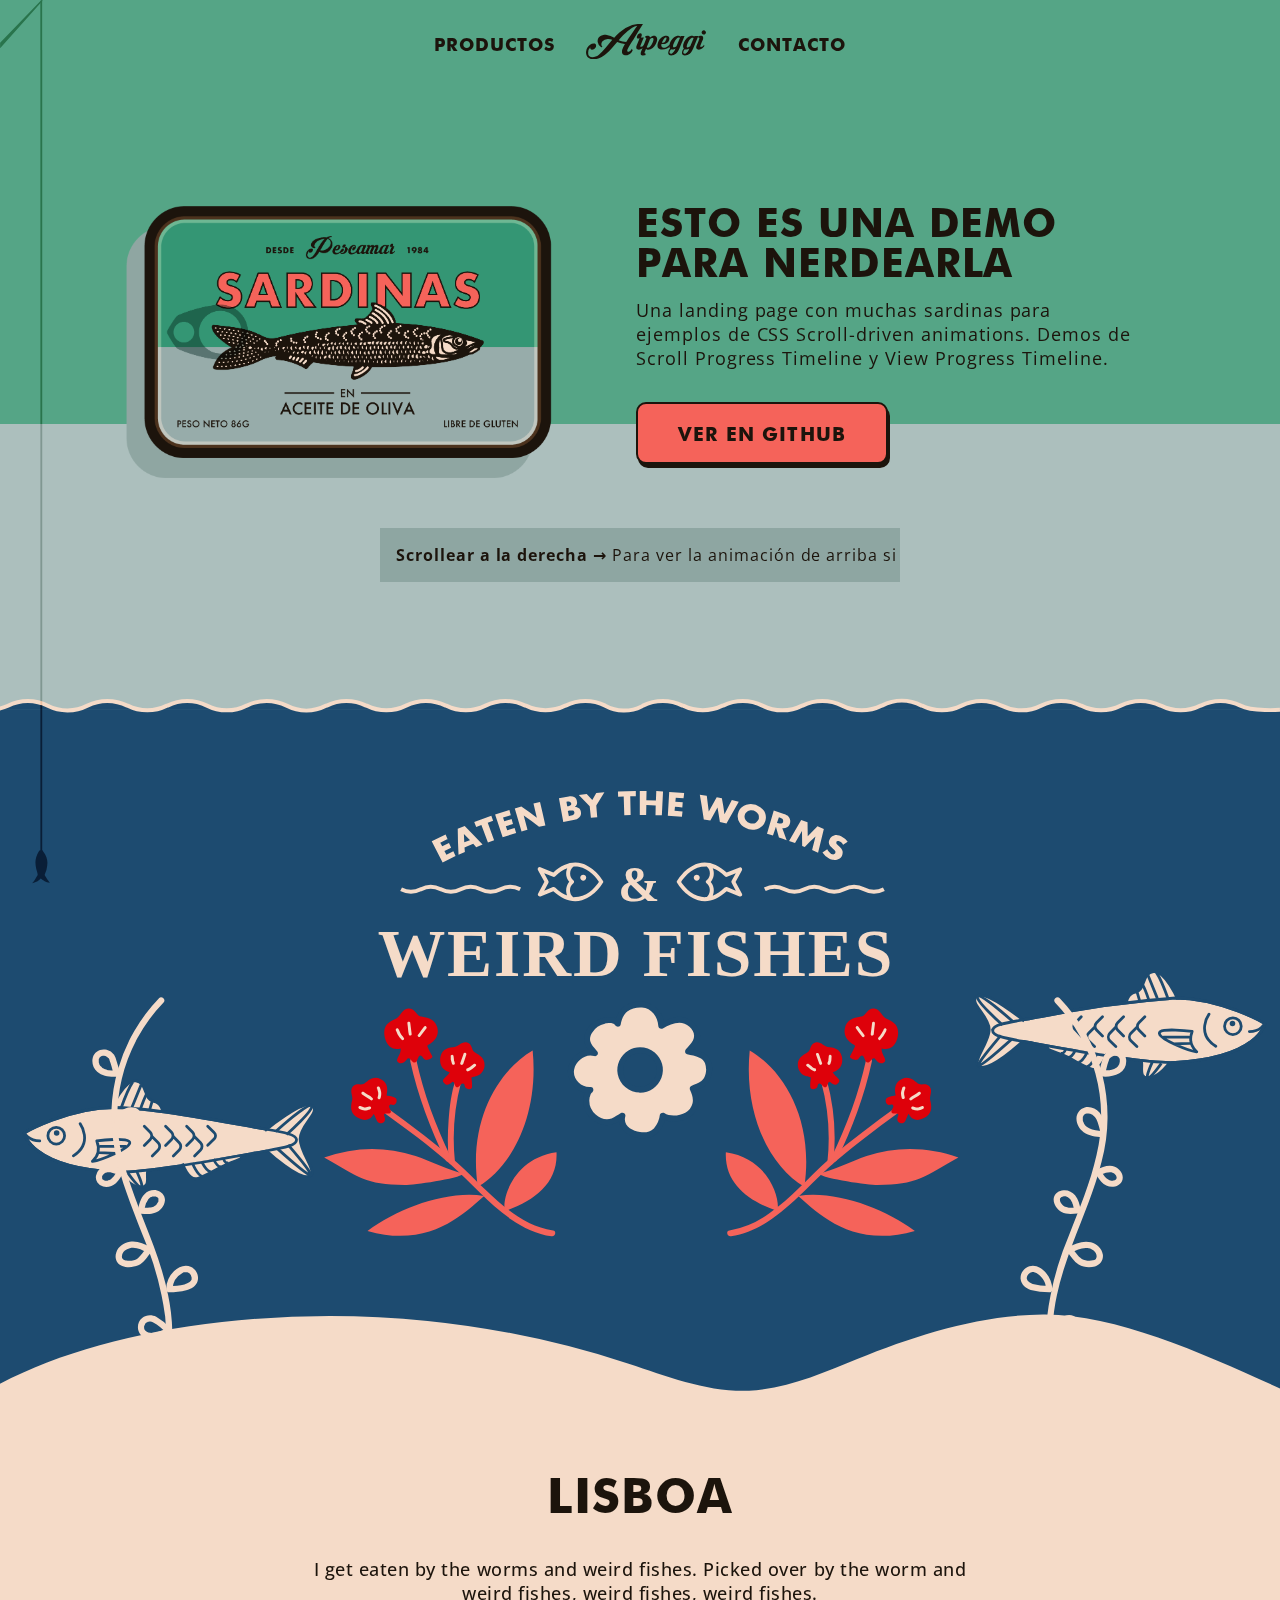
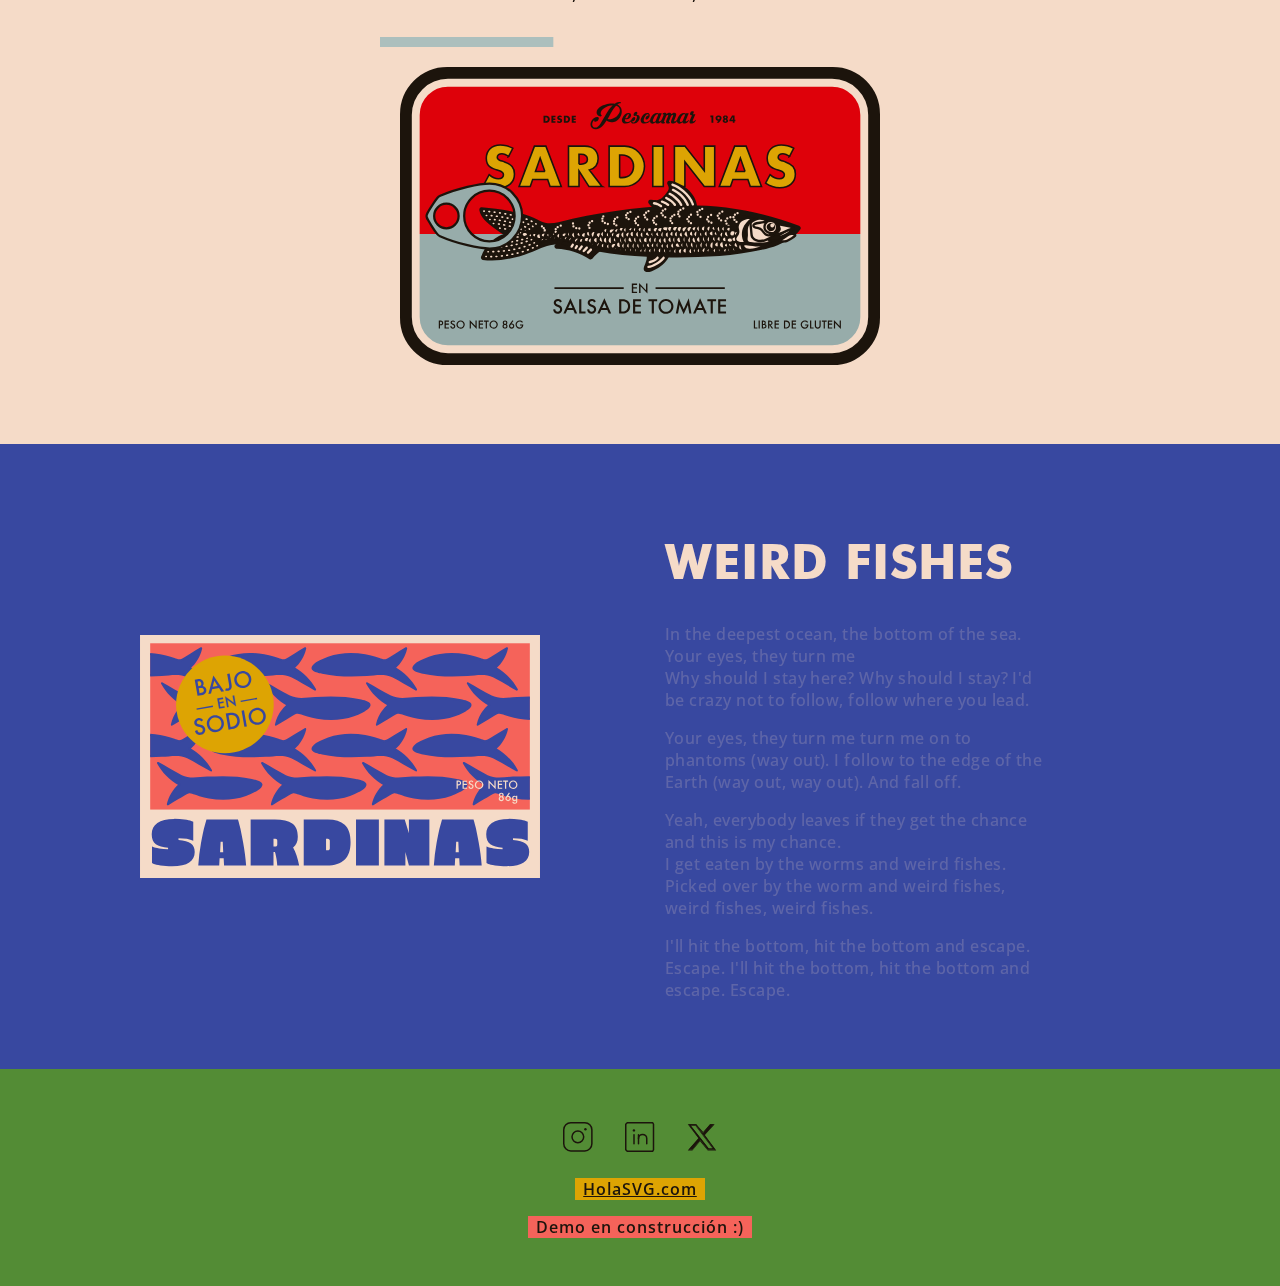
==== commit 10d471ab: "Add files via upload" ====
--- a/index.html
+++ b/index.html
@@ -8,152 +8,180 @@
   <link rel="preconnect" href="https://fonts.gstatic.com" crossorigin>
   <link href="https://fonts.googleapis.com/css2?family=Open+Sans:ital,wght@0,300..800;1,300..800&display=swap" rel="stylesheet">
   <title>Scroll Driven Sardinas</title>
+  <link rel="icon" href="favicon.ico" type="image/x-icon" />
 </head>
 <body>
+<!-- Pesca -->
+  <div id="pesca" role="progressbar" aria-label="progress">
+    <svg aria-hidden="true" id="cana" viewBox="0 0 27 27"><path fill="#1c140c" d="M0 23.2 22.4 0c.3-.3.8.2.5.5L0 26.2v-3Z"/><path fill="none" stroke="#1c140c" d="M22.3 0.4v50"/></svg>
+    <svg aria-hidden="true" viewBox="0 0 27 2" id="hilo" preserveAspectRatio="none"><line x1="22.3" y1="0" x2="22.3" y2="120" stroke="#1c140c" /></svg>
+    <svg aria-hidden="true" id="pez" viewBox="0 0 27 27"><path fill="none" stroke="#1c140c" stroke-miterlimit="10" d="M22.4-215.6V.5"/><path fill="#1c140c" stroke-width="0" d="M22 15.4c-1.4 1.5-2 1.8-4.6 2.6 1.2-1.2 2.6-3.8 2.9-4.3.3-.7-.6-2.8-.7-3.4-.6-2.7-1-5.7 1.5-9.7 0-.2 1.4-1.2 2.1-.1 3 4 2.7 6.7 2 10 0 .4-1 2.8-1 3.1.1.3 1.7 3 2.8 4.1-2.5-.3-3.4-1.2-5-2.3"/></svg>
+  </div>
   <nav>
     <ul class="content-container">
-      <li><a class="navlink" href="">Home</a></li>
-      <li><a class="navlink" href="">Productos</a></li>
+      <!-- <li><a class="navlink" href="index.html">Home</a></li> -->
+      <li><a class="navlink" href="productos.html">Productos</a></li>
       <li>
-        <svg width="120" heighy="36" xmlns="http://www.w3.org/2000/svg" viewBox="0 0 118.2 34.9"><path fill="#1c140c" d="m56.1 0-4.3 7L50 9.8l-1.8 2.9-1.6 2.7-1.4 2.2a99.7 99.7 0 0 1-3 4.8l-1 2a6 6 0 0 0-.6 1.6c0 .4 0 .7.3 1 .2.2.5.3.8.3.3 0 .5 0 .8-.2l1-.5.9-1 .7-1.1.9 1.3a9 9 0 0 1-2.5 3.6c-.5.4-1.1.8-1.8 1-.6.4-1.3.5-2 .5-1.1 0-2-.2-2.8-.6-.7-.4-1.2-1-1.4-1.9-.2-.9-.1-2 .3-3.4.4-1.3 1.1-3 2.3-4.9l.2-.4a24.6 24.6 0 0 1-7.6-2l-5.3 6.3c-1.8 2-3.6 3.8-5.5 5.4-2 1.6-3.9 3-6 3.9s-4.2 1.5-6.5 1.5a8 8 0 0 1-4.6-1.2 6.2 6.2 0 0 1-2.3-2.9 7.4 7.4 0 0 1-.4-3.7 10 10 0 0 1 1.3-3.8A9 9 0 0 1 4 20.4a6.5 6.5 0 0 1 3.7-1.1c.7 0 1.2.1 1.6.4.3.3.5.7.6 1.1.1.5 0 1-.1 1.5-.2.5-.4 1-.8 1.4-.3.5-.8.8-1.3 1.1-.6.3-1.2.5-1.8.5s-1.1-.3-1.4-.7c-.3-.4-.4-1-.3-1.6a7.8 7.8 0 0 0-2 6.2c0 1 .5 1.9 1.2 2.6.7.7 1.7 1 2.9 1 1.1 0 2.2-.2 3.2-.7 1-.4 2.1-1 3.2-1.9l3.1-2.9a101 101 0 0 0 6.6-7.6l3.5-4.2c-1.4-.5-2.8-.7-4.2-.8a7 7 0 0 0-5.7 2.6c-.4.6-.7 1.2-.8 1.9a4 4 0 0 0 1 3.5L15 23a7.5 7.5 0 0 1-3.5-5.3c-.2-1 0-2 .3-3.1a6.5 6.5 0 0 1 5.3-3.8c1.1-.2 2.3-.1 3.5.1 1.1.2 2.3.6 3.6 1l3.6 1.6c1.6-1.8 3.3-3.5 5.1-5.2a36.9 36.9 0 0 1 12.6-7.3c2.4-.7 5-1.1 7.7-1.1H56ZM39.6 17.8a146.7 146.7 0 0 1 5.8-8.6L48.2 5l2.3-3.2c-1.8.3-3.4 1-5 1.8a51.3 51.3 0 0 0-9 7.5 134 134 0 0 0-4.3 4.9c2.7 1 5.1 1.6 7.4 1.7Z"/><path fill="#1c140c" d="M53.5 9.2c.7 0 1.1.2 1.3.7s.2 1.2 0 1.9a5 5 0 0 1-.8 1.4h3l-.4 1-.6 1.4-.8 1.8-.7 1.8-.6 1.4-.3.8c-.2.4-.2.7 0 1 .3.1.6.2 1 0 .4 0 .8-.2 1.3-.5s.8-.9 1.1-1.5l.6 1-1 1.5a7.4 7.4 0 0 1-2.9 2c-.5.3-1 .4-1.6.4s-1-.1-1.5-.3c-.4-.2-.7-.5-.9-.8l-.2-1.4c0-.6.2-1.2.5-1.9l2.8-6.8c-.4.2-.9.3-1.3.3-.7 0-1-.2-1.3-.7s-.1-1.2.2-1.9c.3-.9.7-1.5 1.3-2 .6-.4 1.2-.6 1.8-.6Z"/><path fill="#1c140c" d="M61.2 25.3c-1 0-1.6-.3-2-1l-1.4 3.4c-.2.5-.2.9 0 1.1s.4.5.9.5h.3l-.7 1.4-.6.2h-.6l-.6.1c-1.3 0-2.2-.3-2.5-1s-.1-1.9.5-3.4l.5-1.3.9-2.1 1-2.5a203.8 203.8 0 0 0 2.3-5.8c.2-.4.3-.8.1-1-.1-.4-.5-.5-1-.5H58l.7-1.5.6-.1.6-.1h.6c1.6 0 2.5.5 2.6 1.6.7-.5 1.3-1 2-1.2.6-.3 1.3-.4 1.9-.4.7 0 1.4.1 1.9.5.4.3.8.8 1 1.5.2.6.3 1.3.2 2.1a12.5 12.5 0 0 1-4.4 7.8 7.4 7.4 0 0 1-4.5 1.7ZM59.7 23c.3.3.6.4 1 .4l1.2-.2 1.1-.8c.4-.3.8-1 1.2-1.5s.8-1.4 1.2-2.3c.4-.6.6-1.2.8-1.8l.3-1.6c0-.4 0-.8-.2-1-.2-.3-.4-.4-.8-.4s-.8.1-1.3.3a7 7 0 0 0-1.3 1l-.1.5-.2.5-2.8 6.9ZM77 23.3c.5 0 1 0 1.5-.2a7.7 7.7 0 0 0 2.7-1.6l1-1 .6.9a6 6 0 0 1-3 2.8c-1.4.7-3 1-4.8 1-1 0-1.8-.1-2.5-.5s-1.2-.8-1.6-1.4c-.3-.6-.5-1.4-.5-2.2 0-.8.1-1.7.5-2.7.8-2.2 2-3.9 3.5-5 1.4-1.2 3-1.8 4.8-1.8 1 0 1.6.3 2.1.8s.7 1 .8 1.8c0 .7 0 1.4-.5 2.2a6 6 0 0 1-1.6 2.1c-1 .9-2.2 1.3-3.5 1.3h-2.2c-.3 1-.2 1.9.3 2.5.5.7 1.3 1 2.4 1Zm1.3-10.1c-.2 0-.5.3-.8.6l-1 1.2a24.3 24.3 0 0 0-1.8 3.5H76c.5 0 1-.2 1.4-.5.3-.3.7-.8 1-1.5l.7-1.4.2-1.2c0-.3 0-.5-.2-.7h-.7Z"/><path fill="#1c140c" d="M97 12a127.7 127.7 0 0 0-2.1 5.3l-.9 2-2 4.9c-.8 2.2-2 4-3.4 5a7.4 7.4 0 0 1-4.8 1.8c-.7 0-1.3-.2-1.8-.5-.4-.3-.7-.8-.9-1.3-.1-.5-.2-1.1 0-1.7a5.8 5.8 0 0 1 1.7-3.3c-.5-.6-.7-1.4-.7-2.4s.2-2.1.7-3.4c1-2.3 2.3-4 3.7-5.1s3-1.7 4.6-1.7c.8 0 1.5.3 2 1l.2-.7H97ZM85.2 25.2l-.7-.1-.7-.2a5.5 5.5 0 0 0-1.5 2.6c-.1.6 0 1 .3 1.4.3.3.6.5 1 .5s1-.1 1.4-.5l1.2-1.2a16 16 0 0 0 2-3.6c-.5.4-1 .6-1.5.8s-1 .3-1.4.3Zm1.6-2.2c.3 0 .7-.1 1-.3.5-.2.9-.4 1.3-.8l3.4-8.1c-.3-.3-.6-.4-1-.4l-1.2.2-1.1.9L88 16a23.4 23.4 0 0 0-2 4.2l-.3 1.5c0 .4 0 .8.2 1 .1.3.4.4.8.4ZM110.6 12a127.7 127.7 0 0 0-2.2 5.3l-.8 2-2 4.9c-.9 2.2-2 4-3.4 5a7.4 7.4 0 0 1-4.8 1.8c-.8 0-1.4-.2-1.8-.5-.4-.3-.7-.8-1-1.3v-1.7a5.8 5.8 0 0 1 1.8-3.3c-.5-.6-.8-1.4-.8-2.4s.3-2.1.8-3.4c1-2.3 2.2-4 3.7-5.1s3-1.7 4.6-1.7c.8 0 1.5.3 1.9 1l.2-.7h3.8ZM98.8 25.2l-.7-.1-.7-.2-.9 1c-.2.4-.5 1-.6 1.7-.1.5 0 1 .2 1.3.3.3.7.5 1.1.5s1-.1 1.3-.5c.5-.3.9-.7 1.3-1.2s.8-1 1.1-1.7l.8-1.8-1.5.7-1.4.3Zm1.5-2.2c.4 0 .7-.1 1.1-.3l1.3-.8L106 14c-.2-.3-.5-.4-1-.4s-.7 0-1.1.2l-1.2.9-1.1 1.4a23.4 23.4 0 0 0-2 4.2l-.4 1.5c0 .4 0 .8.2 1 .2.3.5.4 1 .4ZM116.7 21.4c-.2.5-.5 1-1 1.5a7.4 7.4 0 0 1-2.9 2c-.5.3-1 .4-1.6.4-1.1 0-2-.4-2.3-1.1-.5-.8-.4-1.9.2-3.3l.5-1.3.8-1.7.7-1.8c.2-.6.3-1 .5-1.2.1-.4.2-.8 0-1-.1-.4-.4-.5-1-.5h-.3l.7-1.5.6-.1.6-.1h.7c1.3 0 2 .3 2.4 1 .3.8.2 1.9-.4 3.4a159.8 159.8 0 0 0-1.4 3.2l-.8 2c-.2.5-.2.9 0 1 .3.2.6.3 1 .2.4 0 .8-.3 1.3-.6s.8-.9 1.1-1.5l.6 1Zm1.5-13c0 .5-.3 1-.7 1.4-.4.4-.9.6-1.4.6s-1.1-.2-1.5-.6c-.5-.4-.7-.9-.7-1.5s.2-1 .6-1.4c.5-.5 1-.7 1.6-.7s1 .3 1.4.7.7.9.7 1.4Z"/>
+        <a class="nav-logo" href="index.html">
+          <svg role="img" aria-label="logo" width="120" heighy="36" viewBox="0 0 118.2 34.9">
+            <path fill="#1c140c" d="m56.1 0-4.3 7L50 9.8l-1.8 2.9-1.6 2.7-1.4 2.2a99.7 99.7 0 0 1-3 4.8l-1 2a6 6 0 0 0-.6 1.6c0 .4 0 .7.3 1 .2.2.5.3.8.3.3 0 .5 0 .8-.2l1-.5.9-1 .7-1.1.9 1.3a9 9 0 0 1-2.5 3.6c-.5.4-1.1.8-1.8 1-.6.4-1.3.5-2 .5-1.1 0-2-.2-2.8-.6-.7-.4-1.2-1-1.4-1.9-.2-.9-.1-2 .3-3.4.4-1.3 1.1-3 2.3-4.9l.2-.4a24.6 24.6 0 0 1-7.6-2l-5.3 6.3c-1.8 2-3.6 3.8-5.5 5.4-2 1.6-3.9 3-6 3.9s-4.2 1.5-6.5 1.5a8 8 0 0 1-4.6-1.2 6.2 6.2 0 0 1-2.3-2.9 7.4 7.4 0 0 1-.4-3.7 10 10 0 0 1 1.3-3.8A9 9 0 0 1 4 20.4a6.5 6.5 0 0 1 3.7-1.1c.7 0 1.2.1 1.6.4.3.3.5.7.6 1.1.1.5 0 1-.1 1.5-.2.5-.4 1-.8 1.4-.3.5-.8.8-1.3 1.1-.6.3-1.2.5-1.8.5s-1.1-.3-1.4-.7c-.3-.4-.4-1-.3-1.6a7.8 7.8 0 0 0-2 6.2c0 1 .5 1.9 1.2 2.6.7.7 1.7 1 2.9 1 1.1 0 2.2-.2 3.2-.7 1-.4 2.1-1 3.2-1.9l3.1-2.9a101 101 0 0 0 6.6-7.6l3.5-4.2c-1.4-.5-2.8-.7-4.2-.8a7 7 0 0 0-5.7 2.6c-.4.6-.7 1.2-.8 1.9a4 4 0 0 0 1 3.5L15 23a7.5 7.5 0 0 1-3.5-5.3c-.2-1 0-2 .3-3.1a6.5 6.5 0 0 1 5.3-3.8c1.1-.2 2.3-.1 3.5.1 1.1.2 2.3.6 3.6 1l3.6 1.6c1.6-1.8 3.3-3.5 5.1-5.2a36.9 36.9 0 0 1 12.6-7.3c2.4-.7 5-1.1 7.7-1.1H56ZM39.6 17.8a146.7 146.7 0 0 1 5.8-8.6L48.2 5l2.3-3.2c-1.8.3-3.4 1-5 1.8a51.3 51.3 0 0 0-9 7.5 134 134 0 0 0-4.3 4.9c2.7 1 5.1 1.6 7.4 1.7Z"/><path fill="#1c140c" d="M53.5 9.2c.7 0 1.1.2 1.3.7s.2 1.2 0 1.9a5 5 0 0 1-.8 1.4h3l-.4 1-.6 1.4-.8 1.8-.7 1.8-.6 1.4-.3.8c-.2.4-.2.7 0 1 .3.1.6.2 1 0 .4 0 .8-.2 1.3-.5s.8-.9 1.1-1.5l.6 1-1 1.5a7.4 7.4 0 0 1-2.9 2c-.5.3-1 .4-1.6.4s-1-.1-1.5-.3c-.4-.2-.7-.5-.9-.8l-.2-1.4c0-.6.2-1.2.5-1.9l2.8-6.8c-.4.2-.9.3-1.3.3-.7 0-1-.2-1.3-.7s-.1-1.2.2-1.9c.3-.9.7-1.5 1.3-2 .6-.4 1.2-.6 1.8-.6Z"/><path fill="#1c140c" d="M61.2 25.3c-1 0-1.6-.3-2-1l-1.4 3.4c-.2.5-.2.9 0 1.1s.4.5.9.5h.3l-.7 1.4-.6.2h-.6l-.6.1c-1.3 0-2.2-.3-2.5-1s-.1-1.9.5-3.4l.5-1.3.9-2.1 1-2.5a203.8 203.8 0 0 0 2.3-5.8c.2-.4.3-.8.1-1-.1-.4-.5-.5-1-.5H58l.7-1.5.6-.1.6-.1h.6c1.6 0 2.5.5 2.6 1.6.7-.5 1.3-1 2-1.2.6-.3 1.3-.4 1.9-.4.7 0 1.4.1 1.9.5.4.3.8.8 1 1.5.2.6.3 1.3.2 2.1a12.5 12.5 0 0 1-4.4 7.8 7.4 7.4 0 0 1-4.5 1.7ZM59.7 23c.3.3.6.4 1 .4l1.2-.2 1.1-.8c.4-.3.8-1 1.2-1.5s.8-1.4 1.2-2.3c.4-.6.6-1.2.8-1.8l.3-1.6c0-.4 0-.8-.2-1-.2-.3-.4-.4-.8-.4s-.8.1-1.3.3a7 7 0 0 0-1.3 1l-.1.5-.2.5-2.8 6.9ZM77 23.3c.5 0 1 0 1.5-.2a7.7 7.7 0 0 0 2.7-1.6l1-1 .6.9a6 6 0 0 1-3 2.8c-1.4.7-3 1-4.8 1-1 0-1.8-.1-2.5-.5s-1.2-.8-1.6-1.4c-.3-.6-.5-1.4-.5-2.2 0-.8.1-1.7.5-2.7.8-2.2 2-3.9 3.5-5 1.4-1.2 3-1.8 4.8-1.8 1 0 1.6.3 2.1.8s.7 1 .8 1.8c0 .7 0 1.4-.5 2.2a6 6 0 0 1-1.6 2.1c-1 .9-2.2 1.3-3.5 1.3h-2.2c-.3 1-.2 1.9.3 2.5.5.7 1.3 1 2.4 1Zm1.3-10.1c-.2 0-.5.3-.8.6l-1 1.2a24.3 24.3 0 0 0-1.8 3.5H76c.5 0 1-.2 1.4-.5.3-.3.7-.8 1-1.5l.7-1.4.2-1.2c0-.3 0-.5-.2-.7h-.7Z"/><path fill="#1c140c" d="M97 12a127.7 127.7 0 0 0-2.1 5.3l-.9 2-2 4.9c-.8 2.2-2 4-3.4 5a7.4 7.4 0 0 1-4.8 1.8c-.7 0-1.3-.2-1.8-.5-.4-.3-.7-.8-.9-1.3-.1-.5-.2-1.1 0-1.7a5.8 5.8 0 0 1 1.7-3.3c-.5-.6-.7-1.4-.7-2.4s.2-2.1.7-3.4c1-2.3 2.3-4 3.7-5.1s3-1.7 4.6-1.7c.8 0 1.5.3 2 1l.2-.7H97ZM85.2 25.2l-.7-.1-.7-.2a5.5 5.5 0 0 0-1.5 2.6c-.1.6 0 1 .3 1.4.3.3.6.5 1 .5s1-.1 1.4-.5l1.2-1.2a16 16 0 0 0 2-3.6c-.5.4-1 .6-1.5.8s-1 .3-1.4.3Zm1.6-2.2c.3 0 .7-.1 1-.3.5-.2.9-.4 1.3-.8l3.4-8.1c-.3-.3-.6-.4-1-.4l-1.2.2-1.1.9L88 16a23.4 23.4 0 0 0-2 4.2l-.3 1.5c0 .4 0 .8.2 1 .1.3.4.4.8.4ZM110.6 12a127.7 127.7 0 0 0-2.2 5.3l-.8 2-2 4.9c-.9 2.2-2 4-3.4 5a7.4 7.4 0 0 1-4.8 1.8c-.8 0-1.4-.2-1.8-.5-.4-.3-.7-.8-1-1.3v-1.7a5.8 5.8 0 0 1 1.8-3.3c-.5-.6-.8-1.4-.8-2.4s.3-2.1.8-3.4c1-2.3 2.2-4 3.7-5.1s3-1.7 4.6-1.7c.8 0 1.5.3 1.9 1l.2-.7h3.8ZM98.8 25.2l-.7-.1-.7-.2-.9 1c-.2.4-.5 1-.6 1.7-.1.5 0 1 .2 1.3.3.3.7.5 1.1.5s1-.1 1.3-.5c.5-.3.9-.7 1.3-1.2s.8-1 1.1-1.7l.8-1.8-1.5.7-1.4.3Zm1.5-2.2c.4 0 .7-.1 1.1-.3l1.3-.8L106 14c-.2-.3-.5-.4-1-.4s-.7 0-1.1.2l-1.2.9-1.1 1.4a23.4 23.4 0 0 0-2 4.2l-.4 1.5c0 .4 0 .8.2 1 .2.3.5.4 1 .4ZM116.7 21.4c-.2.5-.5 1-1 1.5a7.4 7.4 0 0 1-2.9 2c-.5.3-1 .4-1.6.4-1.1 0-2-.4-2.3-1.1-.5-.8-.4-1.9.2-3.3l.5-1.3.8-1.7.7-1.8c.2-.6.3-1 .5-1.2.1-.4.2-.8 0-1-.1-.4-.4-.5-1-.5h-.3l.7-1.5.6-.1.6-.1h.7c1.3 0 2 .3 2.4 1 .3.8.2 1.9-.4 3.4a159.8 159.8 0 0 0-1.4 3.2l-.8 2c-.2.5-.2.9 0 1 .3.2.6.3 1 .2.4 0 .8-.3 1.3-.6s.8-.9 1.1-1.5l.6 1Zm1.5-13c0 .5-.3 1-.7 1.4-.4.4-.9.6-1.4.6s-1.1-.2-1.5-.6c-.5-.4-.7-.9-.7-1.5s.2-1 .6-1.4c.5-.5 1-.7 1.6-.7s1 .3 1.4.7.7.9.7 1.4Z"/>
       </svg>
+    </a> 
       </li>
-      <li><a class="navlink" href="">Nosotros</a></li>
-      <li><a class="navlink" href="">Contacto</a></li>
+      <!-- <li><a class="navlink" href="">Nosotros</a></li> -->
+      <li><a class="navlink" href="contacto.html">Contacto</a></li>
     </ul>
   </nav>
-  <header>
-    <img class="latagato" src="img/latagato.png" alt="lata" height="252" width="444">
-    <div class="scroll-container">
+
+<!-- Lata -->
+<header>
+   <div class="header-wrapper">
+    <img class="lata" src="img/lata.png" alt="lata" height="252" width="444">
+    <div class="lata-container">
       <h1>Esto es una demo para Nerdearla</h1>
-      <p>Una landing page con muchas sardinas</p>
-      <button>Ver en GitHub</button>
+      <p>Una landing page con muchas sardinas para ejemplos de CSS Scroll-driven animations. Demos de Scroll Progress Timeline y View Progress Timeline.</p>
+      <a class="button" href="https://github.com/marianabeldi/scroll-driven-sardinas" target="_blank">Ver en GitHub</a>
   </div>
+  </div>
+    <div class="scroll-lata">
+      <p><strong>Scrollear a la derecha → </strong> Para ver la animación de arriba si usas Chrome +116 que soporta la propiedad de CSS timeline-scope.</p>
+    </div>
 </header>
+
+<!-- Parallax -->
 <section class="parallax">
-  <svg xmlns="http://www.w3.org/2000/svg" id="Layer_1" viewBox="0 0 644 362">
+  <svg viewBox="0 0 644 362">
     <path id="bg" fill="#acbfbd" stroke-width="0" d="M-.4 0h644.9v335.9H-.4z"/>
-    <path id="bgblue" fill="#1d4b70" stroke-width="0" d="M-.4 15.7h644.9v351.1H-.4z"/>
-    <path id="waves" fill="#1d4b70" stroke="#f5dbc8" stroke-miterlimit="10" stroke-width="2" d="M652 16s-13.7 1-19.9-2.1a22.2 22.2 0 0 0-20 0h-.2a22.2 22.2 0 0 1-19.8 0h-.2a22.2 22.2 0 0 0-20 0 22.3 22.3 0 0 1-19.9 0h-.2a22.2 22.2 0 0 0-19.9 0 22.2 22.2 0 0 1-20 0h-.1a22.2 22.2 0 0 0-20 0 22.2 22.2 0 0 1-19.8 0h-.3c-6.3-3.2-13.6-3.2-19.9 0h-.2a22.2 22.2 0 0 1-19.9 0 22.2 22.2 0 0 0-19.9 0h-.2a22.2 22.2 0 0 1-20 0 22.2 22.2 0 0 0-19.8 0h-.3a22.3 22.3 0 0 1-19.8 0h-.3a22.2 22.2 0 0 0-19.9 0l-.7.4c-5.8 2.9-12.6 2.7-18.3-.4a22.2 22.2 0 0 0-19.9 0h-.2a22.3 22.3 0 0 1-19.8 0h-.3a22.2 22.2 0 0 0-20 0 22.2 22.2 0 0 1-19.8 0h-.2a22.2 22.2 0 0 0-20 0 22.2 22.2 0 0 1-19.8 0h-.3a22.2 22.2 0 0 0-19.8 0h-.3c-6.3 3.2-13.6 3.2-19.9 0a22.2 22.2 0 0 0-20 0h-.1a22.2 22.2 0 0 1-20 0 22.2 22.2 0 0 0-19.8 0H92a22.2 22.2 0 0 1-19.8 0H72a22.2 22.2 0 0 0-20 0H52A22.2 22.2 0 0 1 32 14H32a22.2 22.2 0 0 0-20 0c-6.2 3.1-19.8 2-19.8 2"/>
-    <text fill="#f5dbc8" font-family="Futura-Bold, Futura" font-size="34" font-weight="700" letter-spacing="0em" transform="translate(189.8 149.9)"><tspan x="0" y="0">WEIRD FISHES</tspan></text>
-    <path fill="#f5dbc8" stroke-width="0" d="m225.2 81-3.7 1.9 1 1.8 3.4-1.7 1.1 2.4-3.4 1.7 1 1.8 3.5-1.7 1.1 2.4-6.5 3.2-5.5-10.7 7-3.4 1 2.4ZM238.1 83.4l-4.4 1.9.2 2.2-3.2 1.4c-.2-4.3-.4-8.7-.4-13l3.5-1.5c3 3 6.1 6.2 9 9.4l-3.2 1.3-1.5-1.7Zm-1.7-1.9-3-3 .2 4.2 2.8-1.1ZM245.4 72.8l3.2 8.8-3.1 1.2-3.3-8.8-2.6 1-1-2.5 8.6-3.2.9 2.5-2.7 1ZM257 69l-3.9 1.2.6 1.9 3.7-1.1.7 2.5-3.6 1.1.7 2 3.7-1.1.8 2.5-6.8 2.1-3.8-11.4 7.2-2.3.7 2.6ZM262.4 77.2 259 65.6l3.3-.9c2.7 1.8 5.3 3.7 7.8 5.6l-1.7-7.1 3.3-.8c1 3.9 1.8 7.8 2.7 11.8l-3.2.7c-2.5-2-5-3.8-7.7-5.7l1.9 7.2-3.1.8ZM281.2 60.5l5-.9c1.2-.2 2.2 0 2.9.4.7.5 1.1 1.2 1.2 2.2a3 3 0 0 1-.1 1.5c-.2.4-.5.8-1 1.2.6 0 1 0 1.3.2l1 .5.5.8a3.9 3.9 0 0 1 .2 2.5 3 3 0 0 1-.7 1.2c-.3.4-.8.7-1.3 1l-1.7.4-5.1.9-2.2-12Zm4.2 4h.6c1-.2 1.5-.6 1.4-1.4-.2-.8-.8-1-1.8-1l-.6.2.4 2.3Zm.8 5 .7-.2c.8-.1 1.4-.3 1.7-.6.3-.2.4-.6.4-1-.1-.5-.3-.8-.7-1h-1.8l-.8.2.5 2.5ZM296.7 64.5l-5.5-5.6 4-.5 2.8 3 2-3.5 4.1-.4-4.1 6.7.5 5.8-3.2.3-.6-5.7ZM317.1 59.5l.2 9.4-3.2.1-.3-9.4-2.8.2-.1-2.7 9-.3v2.7h-2.8ZM325.2 61.5l4.8.1.2-4.7 3.4.2-.6 12h-3.2l.1-5-4.7-.2-.1 5h-3.2v-12h3.4l-.1 4.6ZM344 60.5l-4-.3-.2 2 3.7.3-.2 2.6c-1.3 0-2.5-.2-3.7-.3l-.2 2 4 .4-.3 2.6a237 237 0 0 0-7.1-.5l.7-12 7.5.5c0 1-.2 1.8-.3 2.7ZM355.6 59.2l1 8 4-7.2 2.6.5c.5 2.7 1 5.4 1.3 8.1l3.7-7.2 3.5.8-6.2 11-3.3-.7a372 372 0 0 0-1.2-7.3l-3.6 6.5-3.3-.5a382 382 0 0 0-2-12.5l3.4.5ZM371.3 68.3a5.8 5.8 0 0 1 3-4c.7-.4 1.6-.7 2.5-.8a8.3 8.3 0 0 1 5.7 1.5 6 6 0 0 1 2.6 6.8 6.2 6.2 0 0 1-3.1 3.8 7 7 0 0 1-2.5.7 8 8 0 0 1-2.8-.2c-1-.3-1.9-.7-2.6-1.2a6.8 6.8 0 0 1-1.8-1.8 6.1 6.1 0 0 1-1-4.9Zm3.4.7a3.1 3.1 0 0 0 .5 2.6l1 1 1.2.5c.5.2 1 .2 1.4.1.5 0 .9-.1 1.3-.3.4-.2.7-.5 1-.9.3-.3.5-.7.7-1.2v-1.3c0-.5-.2-.9-.5-1.2-.2-.4-.5-.7-1-1a4 4 0 0 0-2.7-.7 3.5 3.5 0 0 0-2.3 1.2 3 3 0 0 0-.6 1.2ZM395.8 81.6a195 195 0 0 0-3.9-1.4l-1.5-5.4-1.5 4.5-3-1 3.4-11.6 5.1 1.7c.8.2 1.3.5 1.8.8.4.4.8.8 1 1.2.2.5.4 1 .4 1.4 0 .5 0 1-.2 1.5-.3.8-.8 1.5-1.4 1.8-.7.4-1.5.6-2.4.5l2.2 6Zm-4.8-8.7.6.2c.6.2 1.1.2 1.5.1.5-.1.8-.4.9-.9.1-.4 0-.8-.2-1.2-.2-.4-.7-.6-1.3-.8l-.6-.2-1 2.8ZM397 82l6.1-10.6 3.2 1.2.1 7 4.9-5 3.2 1.4-2.9 11.9-3-1.3 1.7-6.8c-1.8 1.7-3.7 3.4-5.4 5.2l-1.3-.5-.1-7.5-3.5 6-3-1ZM424.2 84a4 4 0 0 0-.7-1.1 3 3 0 0 0-1-.7c-.3-.2-.7-.2-1-.2-.4 0-.6.2-.7.5v.6c0 .2.1.3.3.5l.5.6.7.6c.9.8 1.4 1.6 1.6 2.3.2.8 0 1.5-.3 2.4-.3.5-.7 1-1.1 1.3l-1.4.7c-.6.1-1.2.2-1.8 0-.6 0-1.3-.3-2-.6a8.3 8.3 0 0 1-3.5-3.1l2.4-1.7c.2.6.6 1 1 1.4l1 1c.6.2 1 .3 1.3.2.4-.1.6-.3.8-.6v-.9l-.5-.6-.7-.7-1-1c-.3-.2-.6-.6-.8-1a3 3 0 0 1-.3-1.2c0-.4.1-.9.4-1.4.2-.6.5-1 1-1.4.3-.3.8-.6 1.3-.7.5-.2 1-.2 1.7-.1.6 0 1.2.2 1.8.5a9.1 9.1 0 0 1 3.3 2.8l-2.3 1.5Z"/>
-    <text fill="#f5dbc8" font-family="Futura-Bold, Futura" font-size="25" font-weight="700" letter-spacing="0em" transform="translate(311.3 112.3)"><tspan x="0" y="0">&amp;</tspan></text>
+    <path id="bgblue" fill="#1d4b70" stroke-width="0" d="M-.4 15.7h644.9v351.1H-.4z"></path>
+    <path id="waves" fill="#1d4b70" stroke="#f5dbc8" stroke-miterlimit="10" stroke-width="2" d="M652 16s-13.7 1-19.9-2.1a22.2 22.2 0 0 0-20 0h-.2a22.2 22.2 0 0 1-19.8 0h-.2a22.2 22.2 0 0 0-20 0 22.3 22.3 0 0 1-19.9 0h-.2a22.2 22.2 0 0 0-19.9 0 22.2 22.2 0 0 1-20 0h-.1a22.2 22.2 0 0 0-20 0 22.2 22.2 0 0 1-19.8 0h-.3c-6.3-3.2-13.6-3.2-19.9 0h-.2a22.2 22.2 0 0 1-19.9 0 22.2 22.2 0 0 0-19.9 0h-.2a22.2 22.2 0 0 1-20 0 22.2 22.2 0 0 0-19.8 0h-.3a22.3 22.3 0 0 1-19.8 0h-.3a22.2 22.2 0 0 0-19.9 0l-.7.4c-5.8 2.9-12.6 2.7-18.3-.4a22.2 22.2 0 0 0-19.9 0h-.2a22.3 22.3 0 0 1-19.8 0h-.3a22.2 22.2 0 0 0-20 0 22.2 22.2 0 0 1-19.8 0h-.2a22.2 22.2 0 0 0-20 0 22.2 22.2 0 0 1-19.8 0h-.3a22.2 22.2 0 0 0-19.8 0h-.3c-6.3 3.2-13.6 3.2-19.9 0a22.2 22.2 0 0 0-20 0h-.1a22.2 22.2 0 0 1-20 0 22.2 22.2 0 0 0-19.8 0H92a22.2 22.2 0 0 1-19.8 0H72a22.2 22.2 0 0 0-20 0H52A22.2 22.2 0 0 1 32 14H32a22.2 22.2 0 0 0-20 0c-6.2 3.1-19.8 2-19.8 2"></path>
+    <text fill="#f5dbc8" font-family="Futura-Bold, Futura" font-size="34" font-weight="700"><tspan x="190" y="150">WEIRD FISHES</tspan></text>
+    <path class="text" fill="#f5dbc8" stroke-width="0" d="m225.2 81-3.7 1.9 1 1.8 3.4-1.7 1.1 2.4-3.4 1.7 1 1.8 3.5-1.7 1.1 2.4-6.5 3.2-5.5-10.7 7-3.4 1 2.4ZM238.1 83.4l-4.4 1.9.2 2.2-3.2 1.4c-.2-4.3-.4-8.7-.4-13l3.5-1.5c3 3 6.1 6.2 9 9.4l-3.2 1.3-1.5-1.7Zm-1.7-1.9-3-3 .2 4.2 2.8-1.1ZM245.4 72.8l3.2 8.8-3.1 1.2-3.3-8.8-2.6 1-1-2.5 8.6-3.2.9 2.5-2.7 1ZM257 69l-3.9 1.2.6 1.9 3.7-1.1.7 2.5-3.6 1.1.7 2 3.7-1.1.8 2.5-6.8 2.1-3.8-11.4 7.2-2.3.7 2.6ZM262.4 77.2 259 65.6l3.3-.9c2.7 1.8 5.3 3.7 7.8 5.6l-1.7-7.1 3.3-.8c1 3.9 1.8 7.8 2.7 11.8l-3.2.7c-2.5-2-5-3.8-7.7-5.7l1.9 7.2-3.1.8ZM281.2 60.5l5-.9c1.2-.2 2.2 0 2.9.4.7.5 1.1 1.2 1.2 2.2a3 3 0 0 1-.1 1.5c-.2.4-.5.8-1 1.2.6 0 1 0 1.3.2l1 .5.5.8a3.9 3.9 0 0 1 .2 2.5 3 3 0 0 1-.7 1.2c-.3.4-.8.7-1.3 1l-1.7.4-5.1.9-2.2-12Zm4.2 4h.6c1-.2 1.5-.6 1.4-1.4-.2-.8-.8-1-1.8-1l-.6.2.4 2.3Zm.8 5 .7-.2c.8-.1 1.4-.3 1.7-.6.3-.2.4-.6.4-1-.1-.5-.3-.8-.7-1h-1.8l-.8.2.5 2.5ZM296.7 64.5l-5.5-5.6 4-.5 2.8 3 2-3.5 4.1-.4-4.1 6.7.5 5.8-3.2.3-.6-5.7ZM317.1 59.5l.2 9.4-3.2.1-.3-9.4-2.8.2-.1-2.7 9-.3v2.7h-2.8ZM325.2 61.5l4.8.1.2-4.7 3.4.2-.6 12h-3.2l.1-5-4.7-.2-.1 5h-3.2v-12h3.4l-.1 4.6ZM344 60.5l-4-.3-.2 2 3.7.3-.2 2.6c-1.3 0-2.5-.2-3.7-.3l-.2 2 4 .4-.3 2.6a237 237 0 0 0-7.1-.5l.7-12 7.5.5c0 1-.2 1.8-.3 2.7ZM355.6 59.2l1 8 4-7.2 2.6.5c.5 2.7 1 5.4 1.3 8.1l3.7-7.2 3.5.8-6.2 11-3.3-.7a372 372 0 0 0-1.2-7.3l-3.6 6.5-3.3-.5a382 382 0 0 0-2-12.5l3.4.5ZM371.3 68.3a5.8 5.8 0 0 1 3-4c.7-.4 1.6-.7 2.5-.8a8.3 8.3 0 0 1 5.7 1.5 6 6 0 0 1 2.6 6.8 6.2 6.2 0 0 1-3.1 3.8 7 7 0 0 1-2.5.7 8 8 0 0 1-2.8-.2c-1-.3-1.9-.7-2.6-1.2a6.8 6.8 0 0 1-1.8-1.8 6.1 6.1 0 0 1-1-4.9Zm3.4.7a3.1 3.1 0 0 0 .5 2.6l1 1 1.2.5c.5.2 1 .2 1.4.1.5 0 .9-.1 1.3-.3.4-.2.7-.5 1-.9.3-.3.5-.7.7-1.2v-1.3c0-.5-.2-.9-.5-1.2-.2-.4-.5-.7-1-1a4 4 0 0 0-2.7-.7 3.5 3.5 0 0 0-2.3 1.2 3 3 0 0 0-.6 1.2ZM395.8 81.6a195 195 0 0 0-3.9-1.4l-1.5-5.4-1.5 4.5-3-1 3.4-11.6 5.1 1.7c.8.2 1.3.5 1.8.8.4.4.8.8 1 1.2.2.5.4 1 .4 1.4 0 .5 0 1-.2 1.5-.3.8-.8 1.5-1.4 1.8-.7.4-1.5.6-2.4.5l2.2 6Zm-4.8-8.7.6.2c.6.2 1.1.2 1.5.1.5-.1.8-.4.9-.9.1-.4 0-.8-.2-1.2-.2-.4-.7-.6-1.3-.8l-.6-.2-1 2.8ZM397 82l6.1-10.6 3.2 1.2.1 7 4.9-5 3.2 1.4-2.9 11.9-3-1.3 1.7-6.8c-1.8 1.7-3.7 3.4-5.4 5.2l-1.3-.5-.1-7.5-3.5 6-3-1ZM424.2 84a4 4 0 0 0-.7-1.1 3 3 0 0 0-1-.7c-.3-.2-.7-.2-1-.2-.4 0-.6.2-.7.5v.6c0 .2.1.3.3.5l.5.6.7.6c.9.8 1.4 1.6 1.6 2.3.2.8 0 1.5-.3 2.4-.3.5-.7 1-1.1 1.3l-1.4.7c-.6.1-1.2.2-1.8 0-.6 0-1.3-.3-2-.6a8.3 8.3 0 0 1-3.5-3.1l2.4-1.7c.2.6.6 1 1 1.4l1 1c.6.2 1 .3 1.3.2.4-.1.6-.3.8-.6v-.9l-.5-.6-.7-.7-1-1c-.3-.2-.6-.6-.8-1a3 3 0 0 1-.3-1.2c0-.4.1-.9.4-1.4.2-.6.5-1 1-1.4.3-.3.8-.6 1.3-.7.5-.2 1-.2 1.7-.1.6 0 1.2.2 1.8.5a9.1 9.1 0 0 1 3.3 2.8l-2.3 1.5Z"></path>
+    <text class="textand" fill="#f5dbc8" font-family="Futura-Bold, Futura" font-size="25" font-weight="700"><tspan x="311" y="112">&amp;</tspan></text>
     <g id="fishessm" fill="#f5dbc8" stroke-width="0">
-      <path d="M294.5 101.5c-.6.6-1.5.6-2.1 0s-.6-1.5 0-2.1c.6-.6 1.5-.6 2.1 0s.6 1.5 0 2.1Zm-1.7 10.3c-4.8 1.4-9.6-.2-14.4-4.5l-6.5 2.6a1 1 0 0 1-1-.3h-.1a1 1 0 0 1-.1-1.1l3.2-6-3.2-5.8a1 1 0 0 1 1.2-1.5l6.5 2.6c4.8-4.3 9.6-5.8 14.4-4.5 3.4 1 6 3.3 7.7 5 1.6 1.7 2.8 3.6 3 4v.5c-.2.4-1.4 2.3-3 4-1.6 1.7-4.3 4-7.7 5Zm-7.4-2.3c-1-2.3-.6-5 1-7-1.6-1.8-2-4.5-1-6.8-2 .7-4 2.1-6 4a1 1 0 0 1-1.1.3l-4.5-1.8 2.1 3.9c.2.3.2.7 0 1l-2.1 3.9 4.4-1.8c.4-.2.8 0 1.1.2 2 2 4 3.3 6.1 4Zm15.9-7c-1-1.5-4.7-6.6-10.2-7.5-.9-.1-1.8-.2-2.7 0a4.5 4.5 0 0 0 0 6.8c.5.3.6 1 .2 1.4l-.1.1a4.5 4.5 0 0 0-.1 7c.9 0 1.8 0 2.7-.2 5.5-.9 9.2-6 10.2-7.5ZM349.5 99.4c.6-.6 1.5-.6 2.1 0s.6 1.5 0 2.1-1.5.6-2.1 0-.6-1.5 0-2.1Zm-6 7.4a17.2 17.2 0 0 1-3-4v-.5a17 17 0 0 1 3-4c1.6-1.7 4.3-4 7.7-5 4.8-1.3 9.6.2 14.4 4.6l6.5-2.6a1 1 0 0 1 1.2 1.4l-3.2 5.9 3.2 5.9c.2.3.2.8 0 1.1h-.1a1 1 0 0 1-1.1.3l-6.5-2.6c-4.8 4.4-9.6 5.9-14.4 4.5-3.4-1-6.1-3.3-7.7-5Zm21.2-1.4a1 1 0 0 1 1-.2l4.5 1.8-2.1-4a1 1 0 0 1 0-1l2.1-3.8-4.4 1.8a1 1 0 0 1-1.1-.3c-2-1.9-4-3.3-6.1-4 1 2.3.6 5-1 6.9 1.6 1.9 2 4.6 1 6.9 2-.8 4-2.2 6-4.1Zm-11.8 4.7c.9.2 1.8.2 2.7.1l.5-.5c1.6-2 1.3-4.8-.6-6.4h-.1a1 1 0 0 1 .1-1.5 4.5 4.5 0 0 0 .1-6.9l-2.7.1c-5.5 1-9.2 6-10.2 7.6 1 1.5 4.7 6.6 10.2 7.5Z"/>
+      <path d="M294.5 101.5c-.6.6-1.5.6-2.1 0s-.6-1.5 0-2.1c.6-.6 1.5-.6 2.1 0s.6 1.5 0 2.1Zm-1.7 10.3c-4.8 1.4-9.6-.2-14.4-4.5l-6.5 2.6a1 1 0 0 1-1-.3h-.1a1 1 0 0 1-.1-1.1l3.2-6-3.2-5.8a1 1 0 0 1 1.2-1.5l6.5 2.6c4.8-4.3 9.6-5.8 14.4-4.5 3.4 1 6 3.3 7.7 5 1.6 1.7 2.8 3.6 3 4v.5c-.2.4-1.4 2.3-3 4-1.6 1.7-4.3 4-7.7 5Zm-7.4-2.3c-1-2.3-.6-5 1-7-1.6-1.8-2-4.5-1-6.8-2 .7-4 2.1-6 4a1 1 0 0 1-1.1.3l-4.5-1.8 2.1 3.9c.2.3.2.7 0 1l-2.1 3.9 4.4-1.8c.4-.2.8 0 1.1.2 2 2 4 3.3 6.1 4Zm15.9-7c-1-1.5-4.7-6.6-10.2-7.5-.9-.1-1.8-.2-2.7 0a4.5 4.5 0 0 0 0 6.8c.5.3.6 1 .2 1.4l-.1.1a4.5 4.5 0 0 0-.1 7c.9 0 1.8 0 2.7-.2 5.5-.9 9.2-6 10.2-7.5ZM349.5 99.4c.6-.6 1.5-.6 2.1 0s.6 1.5 0 2.1-1.5.6-2.1 0-.6-1.5 0-2.1Zm-6 7.4a17.2 17.2 0 0 1-3-4v-.5a17 17 0 0 1 3-4c1.6-1.7 4.3-4 7.7-5 4.8-1.3 9.6.2 14.4 4.6l6.5-2.6a1 1 0 0 1 1.2 1.4l-3.2 5.9 3.2 5.9c.2.3.2.8 0 1.1h-.1a1 1 0 0 1-1.1.3l-6.5-2.6c-4.8 4.4-9.6 5.9-14.4 4.5-3.4-1-6.1-3.3-7.7-5Zm21.2-1.4a1 1 0 0 1 1-.2l4.5 1.8-2.1-4a1 1 0 0 1 0-1l2.1-3.8-4.4 1.8a1 1 0 0 1-1.1-.3c-2-1.9-4-3.3-6.1-4 1 2.3.6 5-1 6.9 1.6 1.9 2 4.6 1 6.9 2-.8 4-2.2 6-4.1Zm-11.8 4.7c.9.2 1.8.2 2.7.1l.5-.5c1.6-2 1.3-4.8-.6-6.4h-.1a1 1 0 0 1 .1-1.5 4.5 4.5 0 0 0 .1-6.9l-2.7.1c-5.5 1-9.2 6-10.2 7.6 1 1.5 4.7 6.6 10.2 7.5Z"></path>
     </g>
     <g id="wavessm" fill="none" stroke="#f5dbc8" stroke-width="2">
-      <path d="M201.8 106.3a11 11 0 0 0 9.9 0h.2c3-1.6 6.7-1.5 9.8 0h.1c3.2 1.6 6.9 1.6 10 0a11 11 0 0 1 10 0 11 11 0 0 0 10 0 11 11 0 0 1 9.9 0M444.7 106.3a11 11 0 0 1-10 0 11.1 11.1 0 0 0-10 0 11.1 11.1 0 0 1-10 0 11 11 0 0 0-10 0 11 11 0 0 1-10 0 11 11 0 0 0-9.9 0"/>
+      <path d="M201.8 106.3a11 11 0 0 0 9.9 0h.2c3-1.6 6.7-1.5 9.8 0h.1c3.2 1.6 6.9 1.6 10 0a11 11 0 0 1 10 0 11 11 0 0 0 10 0 11 11 0 0 1 9.9 0M444.7 106.3a11 11 0 0 1-10 0 11.1 11.1 0 0 0-10 0 11.1 11.1 0 0 1-10 0 11 11 0 0 0-10 0 11 11 0 0 1-10 0 11 11 0 0 0-9.9 0"></path>
     </g>
     <g id="fish1">
-      <path fill="#f5dbc8" stroke="#1d4b70" stroke-miterlimit="10" stroke-width="1.4" d="M149.2 232.3c0 3.5-7.9 4.2-22.2 6.9-22.2 4-56 10.1-69.8 9.3-42.1-2.5-45-19.6-45-19.6s22.2-12.8 45-12.8c14 0 45.4 5.1 67.6 9.3 13.8 2.7 24.4 3.5 24.4 6.9Z"/>
-      <path fill="#f5dbc8" stroke="#1d4b70" stroke-miterlimit="10" stroke-width="1.4" d="M60.3 248.7s4.8 7.2 10.2 7.5c5.5.4 3-5.5 3.8-8.3M91.8 244.3s3 8.9 7.5 7.5c4.5-1.4 9.2-4.7 15-7.2 5.9-2.6 7.6-2 7.3-4.5M56 216.7s6.4-14.7 12.3-14c5.9.7 4 9.7 9 10.3 3.8.5 4.5 5 4.5 5"/>
-      <path fill="none" stroke="#1d4b70" stroke-miterlimit="10" stroke-width="1.4" d="m71 204.7-4.7 11.5M60.9 216.5s3.4-9.6 5.9-13.3M76.6 212.8l-1.4 4.7M70.7 216.7s1.8-4.9 3-7.3"/>
-      <path fill="#f5dbc8" stroke="#1d4b70" stroke-miterlimit="10" stroke-width="1.4" d="M133.3 227.7s19.3-16 23.9-12.5c4.2 3.2-6.2 9.7-6.2 16.7s8.6 16.2 5.4 18.4c-5.2 3.8-22.6-12.7-22.6-12.7"/>
-      <path fill="none" stroke="#1d4b70" stroke-miterlimit="10" stroke-width="1.4" d="M139.7 236.9s14.7 13.2 16.5 13.2-11.2-15.2-11.2-15.2M138.7 228.2s16-14.5 18-13-12.5 14.5-12.5 14.5"/>
-      <path fill="none" stroke="#1d4b70" stroke-miterlimit="10" stroke-width="1.4" d="M149.2 232.3c0 3.5-7.9 4.2-22.2 6.9-22.2 4-56 10.1-69.8 9.3-42.1-2.5-45-19.6-45-19.6s22.2-12.8 45-12.8c14 0 45.4 5.1 67.6 9.3 13.8 2.7 24.4 3.5 24.4 6.9Z"/>
-      <circle cx="28.3" cy="230.3" r="4.2" fill="#f5dbc8" stroke="#1d4b70" stroke-miterlimit="10" stroke-width="1.4"/>
-      <circle cx="28.5" cy="228.9" r="1.4" fill="#1d4b70" stroke-width="0"/>
-      <path fill="none" stroke="#1d4b70" stroke-miterlimit="10" stroke-width="1.4" d="M64.3 249s5.4 7.5 6.8 7.2c1.3-.2-2.2-7.8-2.2-7.8M96.8 244s2.5 6.4 5 6.7M101.5 243.4s2.5 4.8 4.5 5M107.4 242s2 4.2 3.9 4M112.4 241.5s.5 2.8 2.5 2.5"/>
-      <path fill="none" stroke="#1d4b70" stroke-linecap="round" stroke-linejoin="round" stroke-width="1.4" d="M40.3 224.2s6.9 9.7-3.4 16.2M46.6 243.2c-1 .2 5-2.8 2.1-10.3 0 0 16.9-2.2 16.6 1-.3 3-14.7 8.7-18.7 9.3ZM63.1 235.7H50.6M58.1 239.2l-8.1-.4"/>
-      <path fill="#f5dbc8" stroke="#1d4b70" stroke-linecap="round" stroke-linejoin="round" stroke-width="1.4" d="M12.3 228.9s1.8 3.9 7.7 4"/>
-      <path fill="none" stroke="#1d4b70" stroke-linecap="round" stroke-linejoin="round" stroke-width="1.4" d="m72.6 225.5 3 3c1 1 1 2.7 0 3.7l-3 3M83.3 225.5l3 3c1 1 1 2.7 0 3.7l-3 3M93.9 225.5l3 3c1 1 1 2.7 0 3.7l-3 3M104.5 225.5l3.2 3.2c1 .9 1 2.4 0 3.3l-3.2 3.1M76.6 230.8l3 3c1 1 1 2.7 0 3.7l-3 3M87.3 230.8l2.9 3c1 1 1 2.7 0 3.7l-3 3M97.9 230.8l3 3c1 1 1 2.7 0 3.7l-3 3"/>
+      <path fill="#f5dbc8" stroke="#1d4b70" stroke-miterlimit="10" stroke-width="1.4" d="M149.2 232.3c0 3.5-7.9 4.2-22.2 6.9-22.2 4-56 10.1-69.8 9.3-42.1-2.5-45-19.6-45-19.6s22.2-12.8 45-12.8c14 0 45.4 5.1 67.6 9.3 13.8 2.7 24.4 3.5 24.4 6.9Z"></path>
+      <path fill="#f5dbc8" stroke="#1d4b70" stroke-miterlimit="10" stroke-width="1.4" d="M60.3 248.7s4.8 7.2 10.2 7.5c5.5.4 3-5.5 3.8-8.3M91.8 244.3s3 8.9 7.5 7.5c4.5-1.4 9.2-4.7 15-7.2 5.9-2.6 7.6-2 7.3-4.5M56 216.7s6.4-14.7 12.3-14c5.9.7 4 9.7 9 10.3 3.8.5 4.5 5 4.5 5"></path>
+      <path fill="none" stroke="#1d4b70" stroke-miterlimit="10" stroke-width="1.4" d="m71 204.7-4.7 11.5M60.9 216.5s3.4-9.6 5.9-13.3M76.6 212.8l-1.4 4.7M70.7 216.7s1.8-4.9 3-7.3"></path>
+      <path fill="#f5dbc8" stroke="#1d4b70" stroke-miterlimit="10" stroke-width="1.4" d="M133.3 227.7s19.3-16 23.9-12.5c4.2 3.2-6.2 9.7-6.2 16.7s8.6 16.2 5.4 18.4c-5.2 3.8-22.6-12.7-22.6-12.7"></path>
+      <path fill="none" stroke="#1d4b70" stroke-miterlimit="10" stroke-width="1.4" d="M139.7 236.9s14.7 13.2 16.5 13.2-11.2-15.2-11.2-15.2M138.7 228.2s16-14.5 18-13-12.5 14.5-12.5 14.5"></path>
+      <path fill="none" stroke="#1d4b70" stroke-miterlimit="10" stroke-width="1.4" d="M149.2 232.3c0 3.5-7.9 4.2-22.2 6.9-22.2 4-56 10.1-69.8 9.3-42.1-2.5-45-19.6-45-19.6s22.2-12.8 45-12.8c14 0 45.4 5.1 67.6 9.3 13.8 2.7 24.4 3.5 24.4 6.9Z"></path>
+      <circle cx="28.3" cy="230.3" r="4.2" fill="#f5dbc8" stroke="#1d4b70" stroke-miterlimit="10" stroke-width="1.4"></circle>
+      <circle cx="28.5" cy="228.9" r="1.4" fill="#1d4b70" stroke-width="0"></circle>
+      <path fill="none" stroke="#1d4b70" stroke-miterlimit="10" stroke-width="1.4" d="M64.3 249s5.4 7.5 6.8 7.2c1.3-.2-2.2-7.8-2.2-7.8M96.8 244s2.5 6.4 5 6.7M101.5 243.4s2.5 4.8 4.5 5M107.4 242s2 4.2 3.9 4M112.4 241.5s.5 2.8 2.5 2.5"></path>
+      <path fill="none" stroke="#1d4b70" stroke-linecap="round" stroke-linejoin="round" stroke-width="1.4" d="M40.3 224.2s6.9 9.7-3.4 16.2M46.6 243.2c-1 .2 5-2.8 2.1-10.3 0 0 16.9-2.2 16.6 1-.3 3-14.7 8.7-18.7 9.3ZM63.1 235.7H50.6M58.1 239.2l-8.1-.4"></path>
+      <path fill="#f5dbc8" stroke="#1d4b70" stroke-linecap="round" stroke-linejoin="round" stroke-width="1.4" d="M12.3 228.9s1.8 3.9 7.7 4"></path>
+      <path fill="none" stroke="#1d4b70" stroke-linecap="round" stroke-linejoin="round" stroke-width="1.4" d="m72.6 225.5 3 3c1 1 1 2.7 0 3.7l-3 3M83.3 225.5l3 3c1 1 1 2.7 0 3.7l-3 3M93.9 225.5l3 3c1 1 1 2.7 0 3.7l-3 3M104.5 225.5l3.2 3.2c1 .9 1 2.4 0 3.3l-3.2 3.1M76.6 230.8l3 3c1 1 1 2.7 0 3.7l-3 3M87.3 230.8l2.9 3c1 1 1 2.7 0 3.7l-3 3M97.9 230.8l3 3c1 1 1 2.7 0 3.7l-3 3"></path>
     </g>
     <g id="fish2">
-      <path fill="#f5dbc8" stroke="#1d4b70" stroke-miterlimit="10" stroke-width="1.4" d="M499.4 177.2c0 3.5 7.9 4.2 22.2 6.9 22.2 4.1 56 10.2 69.8 9.3 42.1-2.5 45-19.6 45-19.6s-22.2-12.8-45-12.8a505 505 0 0 0-67.6 9.4c-13.8 2.6-24.3 3.4-24.3 6.8Z"/>
-      <path fill="#f5dbc8" stroke="#1d4b70" stroke-miterlimit="10" stroke-width="1.4" d="M588.3 193.6s-4.8 7.2-10.2 7.6c-5.5.4-3-5.6-3.8-8.4M556.8 189.2s-3 9-7.5 7.5c-4.5-1.4-9.2-4.7-15-7.2-5.9-2.5-7.6-2-7.3-4.5M592.6 161.7s-6.4-14.8-12.3-14-4 9.6-9 10.3c-3.8.5-4.5 4.9-4.5 4.9"/>
-      <path fill="none" stroke="#1d4b70" stroke-miterlimit="10" stroke-width="1.4" d="m577.6 149.6 4.7 11.6M587.7 161.4s-3.4-9.6-5.9-13.3M572 157.7l1.4 4.7M577.9 161.7s-1.7-5-3-7.4"/>
-      <path fill="#f5dbc8" stroke="#1d4b70" stroke-miterlimit="10" stroke-width="1.4" d="M515.3 172.6s-19.3-16-23.9-12.5c-4.2 3.3 6.3 9.8 6.3 16.7 0 6.8-8.7 16.2-5.5 18.5 5.2 3.7 22.6-12.7 22.6-12.7"/>
-      <path fill="none" stroke="#1d4b70" stroke-miterlimit="10" stroke-width="1.4" d="M508.9 181.8S494.2 195 492.4 195s11.2-15.2 11.2-15.2M509.9 173.1s-16-14.4-18-13c-2 1.5 12.5 14.5 12.5 14.5"/>
-      <path fill="none" stroke="#1d4b70" stroke-miterlimit="10" stroke-width="1.4" d="M499.4 177.2c0 3.5 7.9 4.2 22.2 6.9 22.2 4.1 56 10.2 69.8 9.3 42.1-2.5 45-19.6 45-19.6s-22.2-12.8-45-12.8a505 505 0 0 0-67.6 9.4c-13.8 2.6-24.3 3.4-24.3 6.8Z"/>
-      <circle cx="620.3" cy="175.2" r="4.2" fill="#f5dbc8" stroke="#1d4b70" stroke-miterlimit="10" stroke-width="1.4"/>
-      <circle cx="620.1" cy="173.8" r="1.4" fill="#1d4b70" stroke-width="0"/>
-      <path fill="none" stroke="#1d4b70" stroke-miterlimit="10" stroke-width="1.4" d="M584.3 193.9s-5.4 7.5-6.8 7.3c-1.3-.3 2.2-7.8 2.2-7.8M551.8 189s-2.5 6.3-5 6.6M547 188.4s-2.4 4.7-4.4 5M541.2 187s-2 4.2-3.9 3.9M536.2 186.4s-.6 2.8-2.5 2.5"/>
-      <path fill="none" stroke="#1d4b70" stroke-linecap="round" stroke-linejoin="round" stroke-width="1.4" d="M608.3 169.1s-6.9 9.7 3.4 16.2M602 188.1c1 .2-5-2.8-2.2-10.3 0 0-16.8-2.1-16.5 1 .3 3.1 14.7 8.7 18.7 9.3ZM585.5 180.7H598M590.5 184.1l8.1-.3"/>
-      <path fill="#f5dbc8" stroke="#1d4b70" stroke-linecap="round" stroke-linejoin="round" stroke-width="1.4" d="M636.3 173.8s-1.8 4-7.7 4.1"/>
-      <path fill="none" stroke="#1d4b70" stroke-linecap="round" stroke-linejoin="round" stroke-width="1.4" d="m576 170.4-3 3c-1 1-1 2.7 0 3.7l3 3M565.3 170.4l-3 3c-1 1-1 2.7 0 3.7l3 3M554.7 170.4l-3 3c-1 1-1 2.7 0 3.7l3 3M544 170.4l-3 3.2c-1 .9-1 2.4 0 3.3l3 3.2M572 175.7l-3 3c-1 1-1 2.7 0 3.8l3 2.9M561.3 175.7l-2.9 3c-1 1-1 2.7 0 3.8l3 2.9M550.7 175.7l-3 3c-1 1-1 2.7 0 3.8l3 2.9"/>
+      <path fill="#f5dbc8" stroke="#1d4b70" stroke-miterlimit="10" stroke-width="1.4" d="M499.4 177.2c0 3.5 7.9 4.2 22.2 6.9 22.2 4.1 56 10.2 69.8 9.3 42.1-2.5 45-19.6 45-19.6s-22.2-12.8-45-12.8a505 505 0 0 0-67.6 9.4c-13.8 2.6-24.3 3.4-24.3 6.8Z"></path>
+      <path fill="#f5dbc8" stroke="#1d4b70" stroke-miterlimit="10" stroke-width="1.4" d="M588.3 193.6s-4.8 7.2-10.2 7.6c-5.5.4-3-5.6-3.8-8.4M556.8 189.2s-3 9-7.5 7.5c-4.5-1.4-9.2-4.7-15-7.2-5.9-2.5-7.6-2-7.3-4.5M592.6 161.7s-6.4-14.8-12.3-14-4 9.6-9 10.3c-3.8.5-4.5 4.9-4.5 4.9"></path>
+      <path fill="none" stroke="#1d4b70" stroke-miterlimit="10" stroke-width="1.4" d="m577.6 149.6 4.7 11.6M587.7 161.4s-3.4-9.6-5.9-13.3M572 157.7l1.4 4.7M577.9 161.7s-1.7-5-3-7.4"></path>
+      <path fill="#f5dbc8" stroke="#1d4b70" stroke-miterlimit="10" stroke-width="1.4" d="M515.3 172.6s-19.3-16-23.9-12.5c-4.2 3.3 6.3 9.8 6.3 16.7 0 6.8-8.7 16.2-5.5 18.5 5.2 3.7 22.6-12.7 22.6-12.7"></path>
+      <path fill="none" stroke="#1d4b70" stroke-miterlimit="10" stroke-width="1.4" d="M508.9 181.8S494.2 195 492.4 195s11.2-15.2 11.2-15.2M509.9 173.1s-16-14.4-18-13c-2 1.5 12.5 14.5 12.5 14.5"></path>
+      <path fill="none" stroke="#1d4b70" stroke-miterlimit="10" stroke-width="1.4" d="M499.4 177.2c0 3.5 7.9 4.2 22.2 6.9 22.2 4.1 56 10.2 69.8 9.3 42.1-2.5 45-19.6 45-19.6s-22.2-12.8-45-12.8a505 505 0 0 0-67.6 9.4c-13.8 2.6-24.3 3.4-24.3 6.8Z"></path>
+      <circle cx="620.3" cy="175.2" r="4.2" fill="#f5dbc8" stroke="#1d4b70" stroke-miterlimit="10" stroke-width="1.4"></circle>
+      <circle cx="620.1" cy="173.8" r="1.4" fill="#1d4b70" stroke-width="0"></circle>
+      <path fill="none" stroke="#1d4b70" stroke-miterlimit="10" stroke-width="1.4" d="M584.3 193.9s-5.4 7.5-6.8 7.3c-1.3-.3 2.2-7.8 2.2-7.8M551.8 189s-2.5 6.3-5 6.6M547 188.4s-2.4 4.7-4.4 5M541.2 187s-2 4.2-3.9 3.9M536.2 186.4s-.6 2.8-2.5 2.5"></path>
+      <path fill="none" stroke="#1d4b70" stroke-linecap="round" stroke-linejoin="round" stroke-width="1.4" d="M608.3 169.1s-6.9 9.7 3.4 16.2M602 188.1c1 .2-5-2.8-2.2-10.3 0 0-16.8-2.1-16.5 1 .3 3.1 14.7 8.7 18.7 9.3ZM585.5 180.7H598M590.5 184.1l8.1-.3"></path>
+      <path fill="#f5dbc8" stroke="#1d4b70" stroke-linecap="round" stroke-linejoin="round" stroke-width="1.4" d="M636.3 173.8s-1.8 4-7.7 4.1"></path>
+      <path fill="none" stroke="#1d4b70" stroke-linecap="round" stroke-linejoin="round" stroke-width="1.4" d="m576 170.4-3 3c-1 1-1 2.7 0 3.7l3 3M565.3 170.4l-3 3c-1 1-1 2.7 0 3.7l3 3M554.7 170.4l-3 3c-1 1-1 2.7 0 3.7l3 3M544 170.4l-3 3.2c-1 .9-1 2.4 0 3.3l3 3.2M572 175.7l-3 3c-1 1-1 2.7 0 3.8l3 2.9M561.3 175.7l-2.9 3c-1 1-1 2.7 0 3.8l3 2.9M550.7 175.7l-3 3c-1 1-1 2.7 0 3.8l3 2.9"></path>
     </g>
-    <g id="rama" fill="#f5dbc8" stroke-width="0">
-      <path d="M80 377.9a216 216 0 0 0 6.7-49.1c-.3-15-4.3-29.1-9.4-43s-10.9-26.6-14.6-40.5a82.9 82.9 0 0 1 19.6-82c1.4-1.4-.9-3.6-2.3-2.2a85.9 85.9 0 0 0-22.2 77c2.8 14.3 8.4 27.8 13.6 41.2a158.6 158.6 0 0 1 11.7 42c1.6 16.6-1.4 33.3-4.8 49.5L77 377c-.4 2 2.6 2.9 3 .9Z"/>
-      <path d="M60.3 198.2c-.2-.3 0 .1 0 0v-.2l-.3-.6-.4-1.5-1-3.3c-.2-1-.6-2-1.2-3a6.7 6.7 0 0 0-3.7-2.5c-2.9-.9-6.2.8-7 3.8-.7 2.5.2 5.5 2.2 7.2 2.7 2.4 6.5 2.7 10 2.5.8 0 1.6-.7 1.6-1.6 0-.9-.7-1.7-1.6-1.6a22.5 22.5 0 0 1-4.1-.1h-.5l-.9-.3-.9-.3c.3.1-.1 0-.1-.1l-.6-.3-.4-.2s-.4-.4-.1-.2l-.6-.5-.2-.2c.2.3 0 0 0 0l-.5-.8c-.2-.4.1.3 0-.1l-.1-.3a8 8 0 0 1-.2-.7c0-.1 0-.5 0 0V192c0 .5 0 .1 0 0v-.3l.2-.3c-.2.3 0 0 0 0l.2-.4s.3-.3 0 0l.2-.3s.5-.3.1 0l.7-.5c-.3.2.1 0 .2 0l.4-.2h.7l.5.2s.5.1.2 0l.4.2.7.5.4.4c.2.2-.2-.4 0-.1l.2.3.2.5.2.3-.1-.2v.2l.5 1.4c.7 2 1 4.2 1.9 6 .3.8 1.5 1.1 2.2.7.7-.5 1-1.4.5-2.2ZM75.7 286.4c-3.2-1.7-6.7-3.3-10.4-2.7-3 .4-5.8 2.4-6.8 5.3s.2 5.7 3 6.8c2.4 1 5.7.7 8.1-.3 2.9-1.3 4.5-4.3 6.4-6.6.5-.6.6-1.6 0-2.2-.6-.6-1.7-.7-2.3 0-1.4 1.7-2.6 3.9-4.3 5.2-1.5 1.2-3.8 1.5-5.8 1.2h-.4a4.7 4.7 0 0 1-.7-.3l-.3-.1-.2-.2c.1.1 0 0-.1 0l-.2-.3-.2-.3c-.2-.5-.2-.7-.1-1.3.2-2 2-3.3 3.9-3.7 3-.8 6.2.8 8.8 2.3 1.7 1 3.4-1.8 1.6-2.8ZM86.8 307.5a9.7 9.7 0 0 1 5-8.2l.6-.3h1.9a3 3 0 0 1 1.7 1.4l.4 1.2c.2.5 0-.1 0 .2v.3c0 .1 0 .4 0 0v.5c-.2.4-.7 1-1.2 1.4l-1.2.7s-.3.1 0 0l-.4.1-.8.3c-2.4.7-5 .8-7.6.8-2 0-2 3.2 0 3.2 2.8 0 5.8-.2 8.5-1 2.4-.7 5-2.1 5.7-4.6.9-2.7-.7-5.9-3.2-7.1-3-1.5-6.3-.2-8.6 2a13.2 13.2 0 0 0-4 9c0 1 .8 1.6 1.6 1.6 1 0 1.6-.7 1.6-1.5ZM81.3 358.5c-1.2-2.2-3.5-4-5.7-5.2-2.4-1.2-5.2-2-7.7-.6s-3.8 4.5-3 7.3 3.6 3.9 6.3 4c3.5.2 6.6-1.8 9.6-3.3.8-.4 1-1.5.6-2.2-.5-.7-1.4-.9-2.2-.5l-3.6 1.8c-.5.2-1 .5-1.6.6l-.9.3h-.3l-.3.1c-1 .1-1.7 0-2.5-.1l-1-.5s-.2 0-.3-.2c.1 0 .2.2 0 0l-.2-.2-.1-.1c-.9-1.2-.4-3.1.8-4 .4-.4.6-.5 1-.6H71.4a14.8 14.8 0 0 1 6.6 4l.7 1c1 1.8 3.8.2 2.8-1.6ZM59.7 227.6c.5-2.3 1-4.6 2.4-6.5 0 0-.2.1 0-.1l.3-.3.5-.5.2-.2.3-.1.7-.5c.2-.1-.3.2.1 0l.3-.1a6.9 6.9 0 0 1 .8-.2h.9c.3 0 .5 0 .7.2-.2-.1 0 0 0 0l.5.2s.2.2 0 0l.3.3.2.2c-.2-.2 0 0 0 .1l.3.4a3.9 3.9 0 0 1 .2.8v1.2c0-.4 0 0 0 0l-.2.7-.2.4s0 .2 0 0a6.8 6.8 0 0 1-.8 1.4l-.2.2-1.1.8c-1 .7-2 1-3.4 1.3l-3.9.6c-.8 0-1.5.7-1.5 1.6 0 .8.7 1.6 1.5 1.6 3-.3 6-.7 8.5-2.1 2.5-1.3 4-3.6 4.4-6.4.3-2.5-.8-5.1-3.2-6.2-2.6-1.1-5.6-.2-7.7 1.6-2.5 2.2-3.3 5.7-4 8.8-.1.8.3 1.7 1.2 2 .8.2 1.7-.3 2-1.2ZM61.3 247.4c-2.6-1.3-5.5-2.4-8.4-1.7a6.3 6.3 0 0 0-4.6 4.7 4.8 4.8 0 0 0 3.6 5.5c2.3.6 4.7-.2 6.4-1.7 1.5-1.3 2.4-3.1 3.5-4.6.5-.7.1-1.8-.5-2.2-.9-.5-1.7-.1-2.2.6l-1 1.4-.5.8-.3.5s-.2.2 0 0l-.3.2-.7.8-.4.4-.3.2-.5.3s-.4.1-.2 0h-.1l-.7.3s-.3 0 0 0H53.2c-.1 0-.4 0 0 0h-.3l-.6-.2c-.4-.1.2 0 0 0l-.3-.2-.2-.1c.2.1 0 0 0 0l-.3-.3c-.1-.2.2.3 0 0l-.1-.3s0 .3 0 0v-.2c-.2-.4-.1.2 0-.1 0-.2 0-.6-.1-.3l.1-.5c.1-.4 0 .2 0 0l.1-.3.2-.2.1-.3c0 .2.1 0 .1 0l.3-.3.2-.2c.2-.1.3-.3.5-.3l.2-.2c.3-.2-.1 0 .2 0 1-.3 2-.3 3 0 1.2.2 2.2.7 3.3 1.2.8.4 1.8.2 2.2-.5.4-.7.2-1.8-.6-2.2ZM72.5 268.3a29.6 29.6 0 0 1 1-4.2s.2-.2.1 0a9.4 9.4 0 0 1 1-1.7c.1-.2-.3.3 0-.1a5.7 5.7 0 0 1 .8-.8c.2-.2 0 0 0 0l.5-.4h.3c-.4.1-.2 0 0 0l.5-.2h.2c.4-.1-.3 0 0 0h1.5l.4.2.3.1.2.2c-.3-.2 0-.1 0 0 0 0 .4.5.2.1l.2.4c.1.2 0-.3 0 0v1.5l-.9 1.4c-.2.2.2-.2 0 .1-.2 0-.2.2-.3.2l-.3.3s-.3.2 0 0l-.6.4-.3.2s-.4.2-.1 0c-.5.2-1 .4-1.5.4 0 0 .3 0 0 0h-.4l-1 .1-3.4-.2c-.8 0-1.6.8-1.6 1.6 0 1 .7 1.5 1.6 1.6 2.4.2 5 .5 7.1-.4 2.7-1 4.8-3.5 5-6.4.1-2.4-1.8-4.4-4-4.9s-4.7.2-6.3 1.9c-2 2-2.7 5-3.3 7.8-.2.8.2 1.7 1.1 2 .8.1 1.8-.3 2-1.2ZM86.2 327.6a29.2 29.2 0 0 0-7.6-6.2c-2.3-1.2-5.1-1-7.1.6s-2.7 4.7-1.6 7.1c1.2 2.8 4.6 3.8 7.5 3.5 1.5-.1 3-.5 4.5-1 1.2-.5 2.4-1 3.6-1.3 2-.6 1.1-3.6-.9-3.1s-3.7 1.4-5.6 2c-1.8.4-4.4.7-5.8-.8-.5-.5-.7-1.1-.7-1.8v-.4l.3-.7.2-.4.1-.3.2-.1.2-.3.6-.3c.2-.2 0 0 0 0l.3-.2h.3s.5-.1.2 0c.8-.2 1.5 0 2 .3 2.7 1.4 5 3.5 7 5.7 1.4 1.5 3.6-.8 2.3-2.3ZM86.2 346.6a17 17 0 0 1 6.5-4l.7-.2h.3c.1 0 .5-.1.2 0 1-.2 1.6 0 2.3.7l.3.4a4.5 4.5 0 0 1 .3.4c.2.5.2.7.1 1a4 4 0 0 1-.6 1.3l-.1.3c.1-.2 0 0 0 0l-.3.3-.5.3c-.2.1.3 0 0 0l-.3.1h-.3c.4 0 .2 0 0 0H94c.4 0 0 0 0 0l-.7-.1-1.3-.4c-2-.8-4.2-2-6.4-2.7-.8-.3-1.7.3-2 1-.2 1 .3 1.8 1.2 2 2 .8 4.3 2 6.6 2.8s4.7 1 6.6-.5c2.1-1.8 3-5.2 1.3-7.5a6 6 0 0 0-3.5-2.5 7.1 7.1 0 0 0-4 .3c-2.8 1-5.7 2.6-7.7 4.8-1.5 1.5.8 3.7 2.2 2.2Z"/>
+    <g id="rama1" fill="#f5dbc8" stroke-width="0">
+      <path d="M80 377.9a216 216 0 0 0 6.7-49.1c-.3-15-4.3-29.1-9.4-43s-10.9-26.6-14.6-40.5a82.9 82.9 0 0 1 19.6-82c1.4-1.4-.9-3.6-2.3-2.2a85.9 85.9 0 0 0-22.2 77c2.8 14.3 8.4 27.8 13.6 41.2a158.6 158.6 0 0 1 11.7 42c1.6 16.6-1.4 33.3-4.8 49.5L77 377c-.4 2 2.6 2.9 3 .9Z"></path>
+      <path d="M60.3 198.2c-.2-.3 0 .1 0 0v-.2l-.3-.6-.4-1.5-1-3.3c-.2-1-.6-2-1.2-3a6.7 6.7 0 0 0-3.7-2.5c-2.9-.9-6.2.8-7 3.8-.7 2.5.2 5.5 2.2 7.2 2.7 2.4 6.5 2.7 10 2.5.8 0 1.6-.7 1.6-1.6 0-.9-.7-1.7-1.6-1.6a22.5 22.5 0 0 1-4.1-.1h-.5l-.9-.3-.9-.3c.3.1-.1 0-.1-.1l-.6-.3-.4-.2s-.4-.4-.1-.2l-.6-.5-.2-.2c.2.3 0 0 0 0l-.5-.8c-.2-.4.1.3 0-.1l-.1-.3a8 8 0 0 1-.2-.7c0-.1 0-.5 0 0V192c0 .5 0 .1 0 0v-.3l.2-.3c-.2.3 0 0 0 0l.2-.4s.3-.3 0 0l.2-.3s.5-.3.1 0l.7-.5c-.3.2.1 0 .2 0l.4-.2h.7l.5.2s.5.1.2 0l.4.2.7.5.4.4c.2.2-.2-.4 0-.1l.2.3.2.5.2.3-.1-.2v.2l.5 1.4c.7 2 1 4.2 1.9 6 .3.8 1.5 1.1 2.2.7.7-.5 1-1.4.5-2.2ZM75.7 286.4c-3.2-1.7-6.7-3.3-10.4-2.7-3 .4-5.8 2.4-6.8 5.3s.2 5.7 3 6.8c2.4 1 5.7.7 8.1-.3 2.9-1.3 4.5-4.3 6.4-6.6.5-.6.6-1.6 0-2.2-.6-.6-1.7-.7-2.3 0-1.4 1.7-2.6 3.9-4.3 5.2-1.5 1.2-3.8 1.5-5.8 1.2h-.4a4.7 4.7 0 0 1-.7-.3l-.3-.1-.2-.2c.1.1 0 0-.1 0l-.2-.3-.2-.3c-.2-.5-.2-.7-.1-1.3.2-2 2-3.3 3.9-3.7 3-.8 6.2.8 8.8 2.3 1.7 1 3.4-1.8 1.6-2.8ZM86.8 307.5a9.7 9.7 0 0 1 5-8.2l.6-.3h1.9a3 3 0 0 1 1.7 1.4l.4 1.2c.2.5 0-.1 0 .2v.3c0 .1 0 .4 0 0v.5c-.2.4-.7 1-1.2 1.4l-1.2.7s-.3.1 0 0l-.4.1-.8.3c-2.4.7-5 .8-7.6.8-2 0-2 3.2 0 3.2 2.8 0 5.8-.2 8.5-1 2.4-.7 5-2.1 5.7-4.6.9-2.7-.7-5.9-3.2-7.1-3-1.5-6.3-.2-8.6 2a13.2 13.2 0 0 0-4 9c0 1 .8 1.6 1.6 1.6 1 0 1.6-.7 1.6-1.5ZM81.3 358.5c-1.2-2.2-3.5-4-5.7-5.2-2.4-1.2-5.2-2-7.7-.6s-3.8 4.5-3 7.3 3.6 3.9 6.3 4c3.5.2 6.6-1.8 9.6-3.3.8-.4 1-1.5.6-2.2-.5-.7-1.4-.9-2.2-.5l-3.6 1.8c-.5.2-1 .5-1.6.6l-.9.3h-.3l-.3.1c-1 .1-1.7 0-2.5-.1l-1-.5s-.2 0-.3-.2c.1 0 .2.2 0 0l-.2-.2-.1-.1c-.9-1.2-.4-3.1.8-4 .4-.4.6-.5 1-.6H71.4a14.8 14.8 0 0 1 6.6 4l.7 1c1 1.8 3.8.2 2.8-1.6ZM59.7 227.6c.5-2.3 1-4.6 2.4-6.5 0 0-.2.1 0-.1l.3-.3.5-.5.2-.2.3-.1.7-.5c.2-.1-.3.2.1 0l.3-.1a6.9 6.9 0 0 1 .8-.2h.9c.3 0 .5 0 .7.2-.2-.1 0 0 0 0l.5.2s.2.2 0 0l.3.3.2.2c-.2-.2 0 0 0 .1l.3.4a3.9 3.9 0 0 1 .2.8v1.2c0-.4 0 0 0 0l-.2.7-.2.4s0 .2 0 0a6.8 6.8 0 0 1-.8 1.4l-.2.2-1.1.8c-1 .7-2 1-3.4 1.3l-3.9.6c-.8 0-1.5.7-1.5 1.6 0 .8.7 1.6 1.5 1.6 3-.3 6-.7 8.5-2.1 2.5-1.3 4-3.6 4.4-6.4.3-2.5-.8-5.1-3.2-6.2-2.6-1.1-5.6-.2-7.7 1.6-2.5 2.2-3.3 5.7-4 8.8-.1.8.3 1.7 1.2 2 .8.2 1.7-.3 2-1.2ZM61.3 247.4c-2.6-1.3-5.5-2.4-8.4-1.7a6.3 6.3 0 0 0-4.6 4.7 4.8 4.8 0 0 0 3.6 5.5c2.3.6 4.7-.2 6.4-1.7 1.5-1.3 2.4-3.1 3.5-4.6.5-.7.1-1.8-.5-2.2-.9-.5-1.7-.1-2.2.6l-1 1.4-.5.8-.3.5s-.2.2 0 0l-.3.2-.7.8-.4.4-.3.2-.5.3s-.4.1-.2 0h-.1l-.7.3s-.3 0 0 0H53.2c-.1 0-.4 0 0 0h-.3l-.6-.2c-.4-.1.2 0 0 0l-.3-.2-.2-.1c.2.1 0 0 0 0l-.3-.3c-.1-.2.2.3 0 0l-.1-.3s0 .3 0 0v-.2c-.2-.4-.1.2 0-.1 0-.2 0-.6-.1-.3l.1-.5c.1-.4 0 .2 0 0l.1-.3.2-.2.1-.3c0 .2.1 0 .1 0l.3-.3.2-.2c.2-.1.3-.3.5-.3l.2-.2c.3-.2-.1 0 .2 0 1-.3 2-.3 3 0 1.2.2 2.2.7 3.3 1.2.8.4 1.8.2 2.2-.5.4-.7.2-1.8-.6-2.2ZM72.5 268.3a29.6 29.6 0 0 1 1-4.2s.2-.2.1 0a9.4 9.4 0 0 1 1-1.7c.1-.2-.3.3 0-.1a5.7 5.7 0 0 1 .8-.8c.2-.2 0 0 0 0l.5-.4h.3c-.4.1-.2 0 0 0l.5-.2h.2c.4-.1-.3 0 0 0h1.5l.4.2.3.1.2.2c-.3-.2 0-.1 0 0 0 0 .4.5.2.1l.2.4c.1.2 0-.3 0 0v1.5l-.9 1.4c-.2.2.2-.2 0 .1-.2 0-.2.2-.3.2l-.3.3s-.3.2 0 0l-.6.4-.3.2s-.4.2-.1 0c-.5.2-1 .4-1.5.4 0 0 .3 0 0 0h-.4l-1 .1-3.4-.2c-.8 0-1.6.8-1.6 1.6 0 1 .7 1.5 1.6 1.6 2.4.2 5 .5 7.1-.4 2.7-1 4.8-3.5 5-6.4.1-2.4-1.8-4.4-4-4.9s-4.7.2-6.3 1.9c-2 2-2.7 5-3.3 7.8-.2.8.2 1.7 1.1 2 .8.1 1.8-.3 2-1.2ZM86.2 327.6a29.2 29.2 0 0 0-7.6-6.2c-2.3-1.2-5.1-1-7.1.6s-2.7 4.7-1.6 7.1c1.2 2.8 4.6 3.8 7.5 3.5 1.5-.1 3-.5 4.5-1 1.2-.5 2.4-1 3.6-1.3 2-.6 1.1-3.6-.9-3.1s-3.7 1.4-5.6 2c-1.8.4-4.4.7-5.8-.8-.5-.5-.7-1.1-.7-1.8v-.4l.3-.7.2-.4.1-.3.2-.1.2-.3.6-.3c.2-.2 0 0 0 0l.3-.2h.3s.5-.1.2 0c.8-.2 1.5 0 2 .3 2.7 1.4 5 3.5 7 5.7 1.4 1.5 3.6-.8 2.3-2.3ZM86.2 346.6a17 17 0 0 1 6.5-4l.7-.2h.3c.1 0 .5-.1.2 0 1-.2 1.6 0 2.3.7l.3.4a4.5 4.5 0 0 1 .3.4c.2.5.2.7.1 1a4 4 0 0 1-.6 1.3l-.1.3c.1-.2 0 0 0 0l-.3.3-.5.3c-.2.1.3 0 0 0l-.3.1h-.3c.4 0 .2 0 0 0H94c.4 0 0 0 0 0l-.7-.1-1.3-.4c-2-.8-4.2-2-6.4-2.7-.8-.3-1.7.3-2 1-.2 1 .3 1.8 1.2 2 2 .8 4.3 2 6.6 2.8s4.7 1 6.6-.5c2.1-1.8 3-5.2 1.3-7.5a6 6 0 0 0-3.5-2.5 7.1 7.1 0 0 0-4 .3c-2.8 1-5.7 2.6-7.7 4.8-1.5 1.5.8 3.7 2.2 2.2Z"></path>
     </g>
     <g id="rama2" fill="#f5dbc8" stroke-width="0">
-      <path d="M536.1 377c-3.5-16.3-7-32.9-6.5-49.7.5-14.8 5-29 10.1-42.8 5.1-13.5 11-26.9 14.5-41a86.2 86.2 0 0 0-21-82.4c-1.5-1.4-3.8.8-2.3 2.3a82.4 82.4 0 0 1 20.8 76.6c-3.1 14-8.8 27.3-14 40.7a152 152 0 0 0-11 41.8 172.2 172.2 0 0 0 5 49.2c.5 2 1 4.1 1.3 6.2s3.5 1.2 3.1-.8Z"/>
-      <path d="M555.6 199.8c.8-1.7 1.1-3.6 1.6-5.4a22.3 22.3 0 0 1 .7-2l.1-.3c0 .2-.1.2 0 0v-.1l.3-.5.1-.2c.2-.3.2 0 0 0l.3-.3a5.7 5.7 0 0 1 1.5-.8l.4-.1c.4-.2-.3 0 .1 0h.9l.3.1.7.4c-.3-.2 0 0 0 0l.3.3c.3.3-.1-.3 0 0l.2.3.2.3c-.2-.4 0 0 0 .2l.1.3c0 .1 0 .5 0 0v1.1c0 .4.1-.4 0 0l-.2.9-.1.3c-.1.4.2-.3 0 0l-.4.7-.2.3c.2-.3 0 0 0 0a5.5 5.5 0 0 1-.8.8c-.2 0-.4.2-.5.3l-.4.2-.3.1c.1 0 .1 0 0 0a11.6 11.6 0 0 1-2.3.6h-.7l-1 .1h-2.3c-.8 0-1.6.7-1.6 1.6 0 .9.7 1.5 1.6 1.5 3 .2 6.4 0 9-1.6a7.5 7.5 0 0 0 3.4-7 5.6 5.6 0 0 0-1.7-3.5c-1.1-1-2.7-1.7-4.2-1.6s-3.3 1-4.4 2.1c-.8.8-1.2 1.9-1.6 2.9l-1 3.6a37.2 37.2 0 0 1-.7 2.5l-.1.3c-.2.3.1-.4 0 0-.4.7-.3 1.7.5 2.1.7.4 1.8.3 2.2-.5ZM539 289.2c2.5-1.4 5.2-2.7 8.1-2.4 1.8.1 4 1.4 4.5 3.2.1.4.2.9.1 1.4l-.3.8c-.1.2.2-.2 0 0l-.1.2-.3.2c.2-.2 0 0 0 0l-.3.2-.8.2c-1.6.4-4.1.2-5.6-.7-2-1.2-3.4-3.8-5-5.6-.5-.7-1.6-.6-2.2 0-.6.6-.5 1.6 0 2.2 1.7 2.1 3.2 4.7 5.6 6.2s5.6 1.6 8.2 1c2.7-.8 4.3-3.1 4-5.9-.5-3.2-3-5.5-6-6.3-4-1-8 .7-11.5 2.5-1.8 1-.2 3.8 1.6 2.8ZM529.5 307.5c-.2-3.1-1.2-6-3.3-8.3s-5.1-4.2-8.3-3.2c-2.7.8-4.7 3.6-4.4 6.4s2.6 4.6 5.1 5.5a47.6 47.6 0 0 0 9.3 1.2c2 0 2-3.2 0-3.2a31.5 31.5 0 0 1-8.3-1l-.3-.1a7.9 7.9 0 0 1-1.4-.8l-.2-.2c.2.2 0 0-.1 0a10 10 0 0 1-.5-.5c-.2-.2 0 0 0 0l-.2-.3-.1-.2v-.2c-.1-.1-.2-.6-.2-.3v-.5a4.2 4.2 0 0 1 .5-1.4l.2-.3c.4-.5.6-.6 1-.9l.3-.1h.2l.4-.2c.7 0 1 0 1.5.2 1 .3 2 1 2.8 1.9 1 .9 1.7 2 2.1 3s.7 2.3.7 3.5c0 .8.7 1.6 1.6 1.6.8 0 1.6-.8 1.6-1.6ZM534.5 360.1l.3-.5c.2-.2 0 0 0 0l.3-.3 1-1.1a14.8 14.8 0 0 1 5-3l.8-.1h.3c.3 0 .8 0 1.1.2 1.5.6 2.4 2.4 1.7 4 0-.2-.1.2-.2.3-.2.3 0 .1 0 0l-.3.3a3 3 0 0 1-1 .6l-.3.1-.7.2c-.3 0-.1 0 0 0h-2.1l-.4-.1-2-.7-4-2c-.9-.4-1.8-.2-2.3.5-.4.7-.2 1.8.6 2.2 2.8 1.4 5.6 3.2 8.8 3.3 2.5.2 5.3-.8 6.6-3 1.3-2.5.6-5.8-1.6-7.6a6 6 0 0 0-4-1.5c-1.4 0-2.6.5-3.7 1a15 15 0 0 0-6.7 5.6c-1 1.8 1.8 3.4 2.8 1.6ZM556.5 226.8c-.6-3-1.4-5.8-3.3-8.2-1.8-2-4.8-3.2-7.4-2.5s-4.3 3.2-4.2 5.8 1.4 5 3.6 6.6c2.7 1.9 6.1 2.2 9.3 2.6.8 0 1.6-.8 1.6-1.6 0-1-.7-1.5-1.6-1.6-2.1-.2-4.6-.5-6.5-1.4a8.1 8.1 0 0 1-1.6-1s0-.2-.2-.2 0-.2-.2-.2l-.2-.3-.1-.2-.2-.2-.3-.7c-.2-.2 0 0 0 0l-.2-.4-.2-.7V221.2c0 .4 0 0 0 0 0-.3 0-.5.2-.7l.2-.4.1-.2c-.2.3 0 0 0 0l.3-.3.4-.2.2-.1.6-.2c.3 0-.4 0 0 0h.8s.3 0 0 0l.9.2a5 5 0 0 1 2.1 1.3c.8.8 1.4 2 1.7 3 .5 1.3.8 2.7 1.1 4 .2.9 1.2 1.4 2 1.2.8-.3 1.2-1.1 1-2ZM553.4 250.1l3-1.2c1-.2 2-.4 2.8-.2l.5.2c.1 0 .4.1.1 0l.3.1.5.3c.2.2 0 0 0 0a4.3 4.3 0 0 1 .7.7l.2.3.1.3.2.6c0 .2 0-.4 0 0v.3s0 .2 0 0v.2l-.1.2c0-.2 0 0 0 0l-.2.2c.2-.2 0 .1 0 .2l-.2.1c.1-.1-.1 0-.1 0-.1.1-.6.4-.3.3l-.5.1h-.3c-.4.2.3 0-.1.1H559c-.2 0-.4 0-.6-.2h-.3l-.1-.1-1-.6-.2-.2-.4-.4-.5-.5-.1-.2c.2.3 0 0-.1 0l-.7-1-1-1.7c-.6-.7-1.4-1-2.2-.6-.7.4-1.1 1.5-.6 2.2 1 1.3 1.8 2.8 3 4a7.3 7.3 0 0 0 6 2.4c2.4-.3 4.7-2 4.7-4.7 0-2.4-1.9-4.5-4-5.4-3-1.2-6.4.2-9.1 1.5-.8.4-1 1.5-.6 2.2.4.7 1.4.9 2.2.5ZM543.7 267.4c-.5-2.5-1.1-5-2.8-7.1-1.4-1.8-3.5-2.8-5.8-2.6s-4.4 1.4-4.9 3.8c-.5 2.8 1.4 5.9 3.9 7.2s5.4 1 8 .7c.9 0 1.7-.6 1.6-1.6 0-.8-.7-1.6-1.5-1.5l-3.2.2h-1.3l-.4-.1c-.3 0 .4 0 0 0l-.8-.2-.6-.2-.3-.1-.6-.4c-.3-.2.2.1 0 0l-.4-.4-.3-.3-.5-.7c-.3-.5-.4-.8-.5-1.4v-.7s.2-.4.1-.1v-.1l.2-.2c.1-.3-.2.1 0 0l.2-.2c0-.1.2-.2 0 0l.1-.1.5-.3c-.4.2 0 0 .2 0l.6-.2h.8s.5.1 0 0h.3l.6.3c.1 0 .4.1 0 0h.2l.5.4c.1 0 .2.2 0 0l.3.2.6.6c.2.3 0 .1 0 0l.3.4.4.8.2.3s.2.5 0 .2l.4.9.8 3.4c.2.8 1.2 1.3 2 1.1.8-.2 1.3-1.1 1-2ZM529.2 329.9c1.8-2 3.9-3.8 6.2-5.3l.7-.4.3-.2s-.2.1 0 0l.7-.1.3-.1h1.2l1 .5c.1.2-.2 0 0 0 0 .2.1.2.2.3l.3.3.4 1.2a3 3 0 0 1-.2 1.9c-1 1.6-3.6 1.7-5.4 1.3-2.2-.4-4.2-1.5-6.4-2.1-2-.5-2.8 2.5-.9 3 2.4.7 4.5 1.9 7 2.3 2.9.5 6.4 0 8.2-2.6 1.5-2.2 1.1-5.4-.6-7.4a6.2 6.2 0 0 0-6.7-1.5c-1.6.6-3 1.7-4.4 2.8a31 31 0 0 0-4.2 3.8c-1.3 1.5 1 3.8 2.3 2.3ZM529.2 344.4a20 20 0 0 0-6.9-4.4 9 9 0 0 0-3.8-.9c-1.5.1-2.9.7-4 1.8s-1.6 2.5-1.5 4 .8 2.8 1.7 3.9c1.6 1.8 4.1 1.9 6.3 1.3 1.4-.4 2.7-1 4-1.6l3.5-1.5c.8-.2 1.3-1 1-2-.2-.7-1-1.3-1.9-1l-3 1.2-2.6 1.2-2.7.8h-1.2c.4 0 .1 0 0 0 0 0-.6-.2-.3 0l-.5-.3c-.2-.2.2.2 0 0l-.2-.3-.2-.2c.1.2 0 0 0 0l-.5-.8c-.3-.8-.3-1.4.1-2l.8-.9.4-.2.4-.1.3-.1h.8c.3 0-.4 0 0 0h.4l1.4.5c2.1.8 4.4 2.2 6 3.8 1.4 1.5 3.6-.8 2.2-2.2Z"/>
+      <path d="M536.1 377c-3.5-16.3-7-32.9-6.5-49.7.5-14.8 5-29 10.1-42.8 5.1-13.5 11-26.9 14.5-41a86.2 86.2 0 0 0-21-82.4c-1.5-1.4-3.8.8-2.3 2.3a82.4 82.4 0 0 1 20.8 76.6c-3.1 14-8.8 27.3-14 40.7a152 152 0 0 0-11 41.8 172.2 172.2 0 0 0 5 49.2c.5 2 1 4.1 1.3 6.2s3.5 1.2 3.1-.8Z"></path>
+      <path d="M555.6 199.8c.8-1.7 1.1-3.6 1.6-5.4a22.3 22.3 0 0 1 .7-2l.1-.3c0 .2-.1.2 0 0v-.1l.3-.5.1-.2c.2-.3.2 0 0 0l.3-.3a5.7 5.7 0 0 1 1.5-.8l.4-.1c.4-.2-.3 0 .1 0h.9l.3.1.7.4c-.3-.2 0 0 0 0l.3.3c.3.3-.1-.3 0 0l.2.3.2.3c-.2-.4 0 0 0 .2l.1.3c0 .1 0 .5 0 0v1.1c0 .4.1-.4 0 0l-.2.9-.1.3c-.1.4.2-.3 0 0l-.4.7-.2.3c.2-.3 0 0 0 0a5.5 5.5 0 0 1-.8.8c-.2 0-.4.2-.5.3l-.4.2-.3.1c.1 0 .1 0 0 0a11.6 11.6 0 0 1-2.3.6h-.7l-1 .1h-2.3c-.8 0-1.6.7-1.6 1.6 0 .9.7 1.5 1.6 1.5 3 .2 6.4 0 9-1.6a7.5 7.5 0 0 0 3.4-7 5.6 5.6 0 0 0-1.7-3.5c-1.1-1-2.7-1.7-4.2-1.6s-3.3 1-4.4 2.1c-.8.8-1.2 1.9-1.6 2.9l-1 3.6a37.2 37.2 0 0 1-.7 2.5l-.1.3c-.2.3.1-.4 0 0-.4.7-.3 1.7.5 2.1.7.4 1.8.3 2.2-.5ZM539 289.2c2.5-1.4 5.2-2.7 8.1-2.4 1.8.1 4 1.4 4.5 3.2.1.4.2.9.1 1.4l-.3.8c-.1.2.2-.2 0 0l-.1.2-.3.2c.2-.2 0 0 0 0l-.3.2-.8.2c-1.6.4-4.1.2-5.6-.7-2-1.2-3.4-3.8-5-5.6-.5-.7-1.6-.6-2.2 0-.6.6-.5 1.6 0 2.2 1.7 2.1 3.2 4.7 5.6 6.2s5.6 1.6 8.2 1c2.7-.8 4.3-3.1 4-5.9-.5-3.2-3-5.5-6-6.3-4-1-8 .7-11.5 2.5-1.8 1-.2 3.8 1.6 2.8ZM529.5 307.5c-.2-3.1-1.2-6-3.3-8.3s-5.1-4.2-8.3-3.2c-2.7.8-4.7 3.6-4.4 6.4s2.6 4.6 5.1 5.5a47.6 47.6 0 0 0 9.3 1.2c2 0 2-3.2 0-3.2a31.5 31.5 0 0 1-8.3-1l-.3-.1a7.9 7.9 0 0 1-1.4-.8l-.2-.2c.2.2 0 0-.1 0a10 10 0 0 1-.5-.5c-.2-.2 0 0 0 0l-.2-.3-.1-.2v-.2c-.1-.1-.2-.6-.2-.3v-.5a4.2 4.2 0 0 1 .5-1.4l.2-.3c.4-.5.6-.6 1-.9l.3-.1h.2l.4-.2c.7 0 1 0 1.5.2 1 .3 2 1 2.8 1.9 1 .9 1.7 2 2.1 3s.7 2.3.7 3.5c0 .8.7 1.6 1.6 1.6.8 0 1.6-.8 1.6-1.6ZM534.5 360.1l.3-.5c.2-.2 0 0 0 0l.3-.3 1-1.1a14.8 14.8 0 0 1 5-3l.8-.1h.3c.3 0 .8 0 1.1.2 1.5.6 2.4 2.4 1.7 4 0-.2-.1.2-.2.3-.2.3 0 .1 0 0l-.3.3a3 3 0 0 1-1 .6l-.3.1-.7.2c-.3 0-.1 0 0 0h-2.1l-.4-.1-2-.7-4-2c-.9-.4-1.8-.2-2.3.5-.4.7-.2 1.8.6 2.2 2.8 1.4 5.6 3.2 8.8 3.3 2.5.2 5.3-.8 6.6-3 1.3-2.5.6-5.8-1.6-7.6a6 6 0 0 0-4-1.5c-1.4 0-2.6.5-3.7 1a15 15 0 0 0-6.7 5.6c-1 1.8 1.8 3.4 2.8 1.6ZM556.5 226.8c-.6-3-1.4-5.8-3.3-8.2-1.8-2-4.8-3.2-7.4-2.5s-4.3 3.2-4.2 5.8 1.4 5 3.6 6.6c2.7 1.9 6.1 2.2 9.3 2.6.8 0 1.6-.8 1.6-1.6 0-1-.7-1.5-1.6-1.6-2.1-.2-4.6-.5-6.5-1.4a8.1 8.1 0 0 1-1.6-1s0-.2-.2-.2 0-.2-.2-.2l-.2-.3-.1-.2-.2-.2-.3-.7c-.2-.2 0 0 0 0l-.2-.4-.2-.7V221.2c0 .4 0 0 0 0 0-.3 0-.5.2-.7l.2-.4.1-.2c-.2.3 0 0 0 0l.3-.3.4-.2.2-.1.6-.2c.3 0-.4 0 0 0h.8s.3 0 0 0l.9.2a5 5 0 0 1 2.1 1.3c.8.8 1.4 2 1.7 3 .5 1.3.8 2.7 1.1 4 .2.9 1.2 1.4 2 1.2.8-.3 1.2-1.1 1-2ZM553.4 250.1l3-1.2c1-.2 2-.4 2.8-.2l.5.2c.1 0 .4.1.1 0l.3.1.5.3c.2.2 0 0 0 0a4.3 4.3 0 0 1 .7.7l.2.3.1.3.2.6c0 .2 0-.4 0 0v.3s0 .2 0 0v.2l-.1.2c0-.2 0 0 0 0l-.2.2c.2-.2 0 .1 0 .2l-.2.1c.1-.1-.1 0-.1 0-.1.1-.6.4-.3.3l-.5.1h-.3c-.4.2.3 0-.1.1H559c-.2 0-.4 0-.6-.2h-.3l-.1-.1-1-.6-.2-.2-.4-.4-.5-.5-.1-.2c.2.3 0 0-.1 0l-.7-1-1-1.7c-.6-.7-1.4-1-2.2-.6-.7.4-1.1 1.5-.6 2.2 1 1.3 1.8 2.8 3 4a7.3 7.3 0 0 0 6 2.4c2.4-.3 4.7-2 4.7-4.7 0-2.4-1.9-4.5-4-5.4-3-1.2-6.4.2-9.1 1.5-.8.4-1 1.5-.6 2.2.4.7 1.4.9 2.2.5ZM543.7 267.4c-.5-2.5-1.1-5-2.8-7.1-1.4-1.8-3.5-2.8-5.8-2.6s-4.4 1.4-4.9 3.8c-.5 2.8 1.4 5.9 3.9 7.2s5.4 1 8 .7c.9 0 1.7-.6 1.6-1.6 0-.8-.7-1.6-1.5-1.5l-3.2.2h-1.3l-.4-.1c-.3 0 .4 0 0 0l-.8-.2-.6-.2-.3-.1-.6-.4c-.3-.2.2.1 0 0l-.4-.4-.3-.3-.5-.7c-.3-.5-.4-.8-.5-1.4v-.7s.2-.4.1-.1v-.1l.2-.2c.1-.3-.2.1 0 0l.2-.2c0-.1.2-.2 0 0l.1-.1.5-.3c-.4.2 0 0 .2 0l.6-.2h.8s.5.1 0 0h.3l.6.3c.1 0 .4.1 0 0h.2l.5.4c.1 0 .2.2 0 0l.3.2.6.6c.2.3 0 .1 0 0l.3.4.4.8.2.3s.2.5 0 .2l.4.9.8 3.4c.2.8 1.2 1.3 2 1.1.8-.2 1.3-1.1 1-2ZM529.2 329.9c1.8-2 3.9-3.8 6.2-5.3l.7-.4.3-.2s-.2.1 0 0l.7-.1.3-.1h1.2l1 .5c.1.2-.2 0 0 0 0 .2.1.2.2.3l.3.3.4 1.2a3 3 0 0 1-.2 1.9c-1 1.6-3.6 1.7-5.4 1.3-2.2-.4-4.2-1.5-6.4-2.1-2-.5-2.8 2.5-.9 3 2.4.7 4.5 1.9 7 2.3 2.9.5 6.4 0 8.2-2.6 1.5-2.2 1.1-5.4-.6-7.4a6.2 6.2 0 0 0-6.7-1.5c-1.6.6-3 1.7-4.4 2.8a31 31 0 0 0-4.2 3.8c-1.3 1.5 1 3.8 2.3 2.3ZM529.2 344.4a20 20 0 0 0-6.9-4.4 9 9 0 0 0-3.8-.9c-1.5.1-2.9.7-4 1.8s-1.6 2.5-1.5 4 .8 2.8 1.7 3.9c1.6 1.8 4.1 1.9 6.3 1.3 1.4-.4 2.7-1 4-1.6l3.5-1.5c.8-.2 1.3-1 1-2-.2-.7-1-1.3-1.9-1l-3 1.2-2.6 1.2-2.7.8h-1.2c.4 0 .1 0 0 0 0 0-.6-.2-.3 0l-.5-.3c-.2-.2.2.2 0 0l-.2-.3-.2-.2c.1.2 0 0 0 0l-.5-.8c-.3-.8-.3-1.4.1-2l.8-.9.4-.2.4-.1.3-.1h.8c.3 0-.4 0 0 0h.4l1.4.5c2.1.8 4.4 2.2 6 3.8 1.4 1.5 3.6-.8 2.2-2.2Z"></path>
     </g>
-    <path id="fondo" fill="#f5dbc8" stroke-width="0" d="M662.2 365.7c-39.3-17.4-94.5-46-137.4-45.5-32.2.4-63.6 10.3-93.5 22.4-17.6 7.1-35.4 15.1-54.4 16-20.8.8-40.8-7.1-60.6-13.6a482.5 482.5 0 0 0-204.6-21c-54.5 6.2-97.6 20.4-129.9 41.7"/>
+    <path id="fondo" fill="#f5dbc8" stroke-width="0" d="M662.2 365.7c-39.3-17.4-94.5-46-137.4-45.5-32.2.4-63.6 10.3-93.5 22.4-17.6 7.1-35.4 15.1-54.4 16-20.8.8-40.8-7.1-60.6-13.6a482.5 482.5 0 0 0-204.6-21c-54.5 6.2-97.6 20.4-129.9 41.7"></path>
     <g id="plant1" stroke-width="0">
-      <path fill="#f5635a" d="M278.3 278c-13.4-2-24-10.9-33.5-20-4.9-4.6-9.6-9.5-14.6-14a279 279 0 0 0-16.9-14c-6.5-5-13.1-9.9-19.8-14.7-1.5-1.2-3 1.4-1.5 2.6 11.9 8.7 23.9 17.3 35 27.1 10 9 19 19.6 30.2 27.4 6 4.2 13 7.4 20.3 8.5 1.8.3 2.7-2.6.8-2.9Z"/>
-      <path fill="#f5635a" d="M226.8 241c-7.6-15.6-13.7-32-17.4-49-.4-1.9-3.3-1.1-3 .8 3.8 17.2 10.1 33.9 17.8 49.7.8 1.7 3.4.2 2.6-1.5Z"/>
-      <path fill="#f5635a" d="M228.9 243.4a110.8 110.8 0 0 1 3.2-40.4c.6-1.9-2.3-2.7-2.9-.8-2.2 6.5-3 13.5-3.5 20.4s-.6 14 .2 20.8c.2 2 3.2 2 3 0ZM233.6 249.3c-7.8-1.4-16.9-6.3-24.5-8.8a70.6 70.6 0 0 0-46 .8c17.5 9.8 20.5 13.7 40.6 13.8 4.5 0 26.4-3 30-5.8M243.6 260.6c-18.9-3-43.3 6.3-58.7 17.6 31.8 9.3 49.7-10 58.7-17.6M240.4 256c-5-33.9 10.7-58.8 27.6-68.6 3.2 32.5-10.4 58.6-27.5 68.5M254 268.2c-1.6-7.4 5.3-26.8 26-29.6.8 15.8-11.6 24.8-26 29.6"/>
-      <path fill="#de010a" d="M201.6 186.4c.4 3-3.3 5.8-1.2 7 2.7 1.7 4.4-2 4.9-2.1 1.3-.4 1.9 2.2 3.3 2.2 1.7 0 1.5-3.8 3.2-3.5.8.2 1 1.1 1.6 1.7 1 1.2 5-.2 4-1.7-2-3.6-2.4-4.6-2.4-5 .1-.6 6.7-2.7 5-9.3-1.5-5.1-7.2-5-8.7-5.5-2.1-.9-2.6-4.2-6-3.9-3 .3-4 4.1-5.9 5-3 1.4-6.7 2.8-6 8.4.4 2.9 2.2 8.2 8.2 6.7"/>
-      <path fill="#f5dbc8" d="m199.2 177.3.1.3c.1.2 0-.1 0 0l.2.4.5 1.2c.6 1 1.3 2 2.1 2.8.3.3.8.3 1 0 .3-.3.3-.8 0-1l-.6-.9-.2-.1s-.1-.2 0-.1l-.3-.3a11 11 0 0 1-.7-1.2l-.2-.5-.1-.3s-.1-.2 0 0l-.5-1c-.1-.3-.7-.5-1-.3-.4.3-.5.7-.3 1ZM213.3 175.5l-1.5 2-.6.8-.4.5-.2.4-.2.1v.1c-.3.3-.4.8 0 1 .2.3.8.4 1 0l3.2-4.2c.2-.3 0-.8-.3-1-.4-.2-.8 0-1 .3ZM205 173.9c.3 1.8.3 3.7.7 5.5 0 .4.5.6.9.5.4 0 .6-.5.5-.9l-.7-5.5c0-.4-.6-.6-1-.5-.3 0-.5.5-.4.9Z"/>
-      <path fill="#de010a" d="M226.2 198.3c-1.6 2.8-4.3 3.4-3 5.2 2 2.8 4.1-.3 4.5-.3 1.2 0 .9 2.3 2 2.7 1.4.4 2.3-2.6 3.6-1.8.5.3.5 1.1.7 1.7.6 1.3 3.3 1.5 3.5.1.2-2.1-.4-4.7-.2-5 .2-.4 6-.2 6.5-6 .3-4.4-4.3-5.9-5.3-6.8-1.4-1.3-.8-4-3.5-4.7-2.6-.7-4.4 2-6.2 2.2-2.8.3-6.3.6-7.2 5-.5 2.4-.2 6.5 4.6 7.7"/>
-      <path fill="#f5dbc8" d="M226.8 190.3v1.7l.6 2.1c.1.4.5.6 1 .5.3-.1.6-.5.4-.9 0-.4-.2-.8-.4-1.3v-.5c0 .3 0 .1 0 0l-.2-1.6c0-.4-.3-.8-.7-.8-.4 0-.8.4-.8.8ZM238.5 194.1l-1.8 1.4-.1.1c-.1.1 0 0 0 0l-.2.1-.4.3a6.7 6.7 0 0 1-.6.3s-.1.1 0 0h-.1l-.2.1c-.4.2-.6.6-.5 1 .1.3.5.6 1 .5.7-.3 1.4-.7 2-1.2l.8-.6.4-.4c-.2.1 0 0 0 0h.1l.3-.3c.3-.2.5-.7.3-1-.2-.3-.7-.5-1-.3ZM233.2 189.2l-1.6 4.5c-.2.4.1.8.5 1 .4 0 .8-.2 1-.6l1.5-4.5c.2-.4-.1-.9-.5-1-.4 0-.8.2-1 .6Z"/>
-      <path fill="#de010a" d="M188 219.3c1.7 3.2 1.7 5.2 4 4.7 3.2-.9 1-4 1.2-4.3.5-1.1 2.5 0 3.3-1 .9-1-1.6-3-.4-3.9.5-.4 1.2 0 1.9 0 1.3-.1 2-2 1.3-3.2s-4.5-1.4-4.7-1.6c-.3-.4 2-5.8-3.2-8.3-4-2-7 1.8-8.3 2.4-1.7 1-4-.6-5.7 1.6-1.6 2.2.3 4.9-.2 6.6-.7 2.7-1.3 6.1 2 8.5 2 1.4 6.5 3.2 8.9-1.5"/>
-      <path fill="#f5dbc8" d="M180.9 216.9c.8.3 1.7.7 2.6.7s1.8-.3 2.6-.5c.4-.2.7-.6.6-1s-.6-.6-1-.5l-1.4.4h-.2l-.2.1s-.1 0 0 0H183.3c-.2 0 .1 0 0 0l-.6-.2-1.4-.5c-.4-.1-.9.2-1 .6 0 .4.2.7.6.9ZM189.7 206.4l.4 1.5a8.2 8.2 0 0 1 .2.8s0 .1 0 0v.8c0 .5-.2 1-.3 1.4-.1.4.1.8.5 1s.8-.2 1-.6c.2-.8.4-1.7.3-2.6 0-.9-.4-1.8-.7-2.7-.1-.3-.5-.6-1-.5-.3.1-.6.5-.5 1ZM182 209.4l2.3 1.5a18.5 18.5 0 0 1 1.6 1l.1.1.4.3c.3.3.8.3 1 0 .3-.3.4-.8 0-1-.7-.7-1.4-1.2-2.3-1.6l-1-.6-.5-.4h-.1c0-.1 0-.1 0 0l-.1-.1-.3-.3c-.3-.2-.8-.3-1 0-.3.3-.4.8 0 1.1Z"/>
+      <path fill="#f5635a" d="M278.3 278c-13.4-2-24-10.9-33.5-20-4.9-4.6-9.6-9.5-14.6-14a279 279 0 0 0-16.9-14c-6.5-5-13.1-9.9-19.8-14.7-1.5-1.2-3 1.4-1.5 2.6 11.9 8.7 23.9 17.3 35 27.1 10 9 19 19.6 30.2 27.4 6 4.2 13 7.4 20.3 8.5 1.8.3 2.7-2.6.8-2.9Z"></path>
+      <path fill="#f5635a" d="M226.8 241c-7.6-15.6-13.7-32-17.4-49-.4-1.9-3.3-1.1-3 .8 3.8 17.2 10.1 33.9 17.8 49.7.8 1.7 3.4.2 2.6-1.5Z"></path>
+      <path fill="#f5635a" d="M228.9 243.4a110.8 110.8 0 0 1 3.2-40.4c.6-1.9-2.3-2.7-2.9-.8-2.2 6.5-3 13.5-3.5 20.4s-.6 14 .2 20.8c.2 2 3.2 2 3 0ZM233.6 249.3c-7.8-1.4-16.9-6.3-24.5-8.8a70.6 70.6 0 0 0-46 .8c17.5 9.8 20.5 13.7 40.6 13.8 4.5 0 26.4-3 30-5.8M243.6 260.6c-18.9-3-43.3 6.3-58.7 17.6 31.8 9.3 49.7-10 58.7-17.6M240.4 256c-5-33.9 10.7-58.8 27.6-68.6 3.2 32.5-10.4 58.6-27.5 68.5M254 268.2c-1.6-7.4 5.3-26.8 26-29.6.8 15.8-11.6 24.8-26 29.6"></path>
+      <path fill="#de010a" d="M201.6 186.4c.4 3-3.3 5.8-1.2 7 2.7 1.7 4.4-2 4.9-2.1 1.3-.4 1.9 2.2 3.3 2.2 1.7 0 1.5-3.8 3.2-3.5.8.2 1 1.1 1.6 1.7 1 1.2 5-.2 4-1.7-2-3.6-2.4-4.6-2.4-5 .1-.6 6.7-2.7 5-9.3-1.5-5.1-7.2-5-8.7-5.5-2.1-.9-2.6-4.2-6-3.9-3 .3-4 4.1-5.9 5-3 1.4-6.7 2.8-6 8.4.4 2.9 2.2 8.2 8.2 6.7"></path>
+      <path fill="#f5dbc8" d="m199.2 177.3.1.3c.1.2 0-.1 0 0l.2.4.5 1.2c.6 1 1.3 2 2.1 2.8.3.3.8.3 1 0 .3-.3.3-.8 0-1l-.6-.9-.2-.1s-.1-.2 0-.1l-.3-.3a11 11 0 0 1-.7-1.2l-.2-.5-.1-.3s-.1-.2 0 0l-.5-1c-.1-.3-.7-.5-1-.3-.4.3-.5.7-.3 1ZM213.3 175.5l-1.5 2-.6.8-.4.5-.2.4-.2.1v.1c-.3.3-.4.8 0 1 .2.3.8.4 1 0l3.2-4.2c.2-.3 0-.8-.3-1-.4-.2-.8 0-1 .3ZM205 173.9c.3 1.8.3 3.7.7 5.5 0 .4.5.6.9.5.4 0 .6-.5.5-.9l-.7-5.5c0-.4-.6-.6-1-.5-.3 0-.5.5-.4.9Z"></path>
+      <path fill="#de010a" d="M226.2 198.3c-1.6 2.8-4.3 3.4-3 5.2 2 2.8 4.1-.3 4.5-.3 1.2 0 .9 2.3 2 2.7 1.4.4 2.3-2.6 3.6-1.8.5.3.5 1.1.7 1.7.6 1.3 3.3 1.5 3.5.1.2-2.1-.4-4.7-.2-5 .2-.4 6-.2 6.5-6 .3-4.4-4.3-5.9-5.3-6.8-1.4-1.3-.8-4-3.5-4.7-2.6-.7-4.4 2-6.2 2.2-2.8.3-6.3.6-7.2 5-.5 2.4-.2 6.5 4.6 7.7"></path>
+      <path fill="#f5dbc8" d="M226.8 190.3v1.7l.6 2.1c.1.4.5.6 1 .5.3-.1.6-.5.4-.9 0-.4-.2-.8-.4-1.3v-.5c0 .3 0 .1 0 0l-.2-1.6c0-.4-.3-.8-.7-.8-.4 0-.8.4-.8.8ZM238.5 194.1l-1.8 1.4-.1.1c-.1.1 0 0 0 0l-.2.1-.4.3a6.7 6.7 0 0 1-.6.3s-.1.1 0 0h-.1l-.2.1c-.4.2-.6.6-.5 1 .1.3.5.6 1 .5.7-.3 1.4-.7 2-1.2l.8-.6.4-.4c-.2.1 0 0 0 0h.1l.3-.3c.3-.2.5-.7.3-1-.2-.3-.7-.5-1-.3ZM233.2 189.2l-1.6 4.5c-.2.4.1.8.5 1 .4 0 .8-.2 1-.6l1.5-4.5c.2-.4-.1-.9-.5-1-.4 0-.8.2-1 .6Z"></path>
+      <path fill="#de010a" d="M188 219.3c1.7 3.2 1.7 5.2 4 4.7 3.2-.9 1-4 1.2-4.3.5-1.1 2.5 0 3.3-1 .9-1-1.6-3-.4-3.9.5-.4 1.2 0 1.9 0 1.3-.1 2-2 1.3-3.2s-4.5-1.4-4.7-1.6c-.3-.4 2-5.8-3.2-8.3-4-2-7 1.8-8.3 2.4-1.7 1-4-.6-5.7 1.6-1.6 2.2.3 4.9-.2 6.6-.7 2.7-1.3 6.1 2 8.5 2 1.4 6.5 3.2 8.9-1.5"></path>
+      <path fill="#f5dbc8" d="M180.9 216.9c.8.3 1.7.7 2.6.7s1.8-.3 2.6-.5c.4-.2.7-.6.6-1s-.6-.6-1-.5l-1.4.4h-.2l-.2.1s-.1 0 0 0H183.3c-.2 0 .1 0 0 0l-.6-.2-1.4-.5c-.4-.1-.9.2-1 .6 0 .4.2.7.6.9ZM189.7 206.4l.4 1.5a8.2 8.2 0 0 1 .2.8s0 .1 0 0v.8c0 .5-.2 1-.3 1.4-.1.4.1.8.5 1s.8-.2 1-.6c.2-.8.4-1.7.3-2.6 0-.9-.4-1.8-.7-2.7-.1-.3-.5-.6-1-.5-.3.1-.6.5-.5 1ZM182 209.4l2.3 1.5a18.5 18.5 0 0 1 1.6 1l.1.1.4.3c.3.3.8.3 1 0 .3-.3.4-.8 0-1-.7-.7-1.4-1.2-2.3-1.6l-1-.6-.5-.4h-.1c0-.1 0-.1 0 0l-.1-.1-.3-.3c-.3-.2-.8-.3-1 0-.3.3-.4.8 0 1.1Z"></path>
     </g>
     <g id="plant2" stroke-width="0">
-      <path fill="#f5635a" d="M367.8 280.9c13.4-2 24.3-10.8 33.9-19.9 5-4.7 9.7-9.6 14.7-14.2 5.4-5 11.2-9.6 17-14.1 6.5-5 13.1-10 19.8-14.8 1.5-1.2 0-3.8-1.5-2.6-11.8 8.6-23.6 17.2-34.6 26.8-10.2 9-19 19.5-30 27.2A48 48 0 0 1 367 278c-2 .3-1.1 3.2.8 2.9Z"/>
-      <path fill="#f5635a" d="M421 242.5c7.7-15.8 14-32.5 17.7-49.7.4-1.9-2.5-2.7-2.9-.8-3.7 17-9.8 33.4-17.4 49-.8 1.7 1.8 3.2 2.6 1.5Z"/>
-      <path fill="#f5635a" d="M419.3 243.4a111.5 111.5 0 0 0-3.3-41.2c-.6-1.9-3.5-1-2.9.8a109.1 109.1 0 0 1 3.2 40.5c-.2 1.9 2.8 1.9 3 0ZM411.6 249.3c7.8-1.4 16.9-6.3 24.4-8.8 15-5 31.5-4.6 46.2.8-17.6 9.8-20.6 13.7-40.7 13.8-4.5 0-26.4-3-30-5.8M401.6 260.6c18.8-3 43.3 6.3 58.7 17.6-31.8 9.3-49.8-10-58.7-17.6M404.7 256c5-33.9-10.6-58.8-27.5-68.6C374 220 387.6 246 404.7 256M391.2 268.2c1.5-7.4-5.3-26.8-26-29.6-.8 15.8 11.6 24.8 26 29.6"/>
-      <path fill="#de010a" d="M443.6 186.4c-.4 3 3.3 5.8 1.1 7-2.6 1.7-4.3-2-4.8-2.1-1.3-.4-2 2.2-3.3 2.2-1.7 0-1.5-3.8-3.2-3.5-.8.2-1 1.1-1.6 1.7-1 1.2-5-.2-4-1.7 2-3.6 2.4-4.6 2.4-5-.1-.6-6.7-2.7-5-9.3 1.5-5.1 7.2-5 8.7-5.5 2.1-.9 2.6-4.2 5.9-3.9 3.1.3 4 4.1 6 5 3 1.4 6.7 2.8 6 8.4-.4 2.9-2.2 8.2-8.2 6.7"/>
-      <path fill="#f5dbc8" d="m444.7 176.6-.4 1s0-.1 0 0l-.2.2a12 12 0 0 1-1 1.7c0 .1 0 .2-.2.3v.1l-.2.2-.7.8c-.3.3-.3.8 0 1 .3.4.8.4 1 0a13.9 13.9 0 0 0 2.7-3.9l.2-.4c0-.1-.1.2 0 0v-.3c.3-.3.2-.8-.2-1-.3-.2-.8-.1-1 .3ZM430.6 176.2c1 1.5 2 2.9 3.2 4.3.2.3.8.3 1 0 .3-.3.3-.7 0-1 0-.1 0-.2-.2-.3l-.2-.3-.4-.6-.7-.8-1.4-2c-.2-.4-.6-.5-1-.3-.3.2-.5.7-.3 1ZM438.8 173.5l-.7 5.5c0 .4 0 .8.5 1 .4 0 .8-.2 1-.6.2-1.8.3-3.7.6-5.5 0-.4 0-.8-.5-1-.4 0-.9.2-1 .6Z"/>
-      <path fill="#de010a" d="M419 198.3c1.6 2.8 4.3 3.4 3 5.2-2 2.8-4.1-.3-4.5-.3-1.2 0-.9 2.3-2 2.7-1.4.4-2.3-2.6-3.6-1.8-.5.3-.5 1.1-.7 1.7-.6 1.3-3.3 1.5-3.5.1-.2-2.1.4-4.7.2-5-.2-.4-6-.2-6.5-6-.3-4.4 4.3-5.9 5.3-6.8 1.4-1.3.8-4 3.6-4.7 2.5-.7 4.3 2 6.1 2.2 2.8.3 6.3.6 7.2 5 .5 2.4.2 6.5-4.6 7.7"/>
-      <path fill="#f5dbc8" d="m417 190.3-.2 1.6s0 .2 0 0v.5l-.5 1.3c0 .4.2.8.6 1 .4 0 .8-.2.9-.6.2-.7.5-1.4.5-2.2l.1-1.7c0-.3-.3-.7-.7-.7-.4 0-.7.3-.8.8ZM406 195.4l.2.2.2.1s.1.1 0 0l.2.2.2.1.8.7c.6.5 1.3.9 2 1.2.4.1 1-.2 1-.5 0-.5-.1-.8-.5-1h-.3c.1 0 0 0 0 0l-.1-.1a6.7 6.7 0 0 1-1-.6h-.1c-.1-.2.1 0 0 0l-.1-.2-1.8-1.4c-.3-.2-.8 0-1 .3-.2.4 0 .8.3 1ZM410.6 189.6l1.6 4.5c.1.4.5.7.9.5.4-.1.7-.5.5-.9l-1.6-4.5c-.1-.4-.5-.7-1-.5-.3 0-.6.5-.4.9Z"/>
-      <path fill="#de010a" d="M457.1 219.3c-1.6 3.2-1.6 5.2-3.8 4.7-3.3-.9-1.1-4-1.3-4.3-.5-1.1-2.5 0-3.3-1-.9-1 1.6-3 .5-3.9-.6-.4-1.3 0-2 0-1.3-.1-2-2-1.3-3.2s4.5-1.4 4.7-1.6c.3-.4-2-5.8 3.2-8.3 4-2 7 1.8 8.3 2.4 1.7 1 4-.6 5.7 1.6 1.6 2.2-.3 4.9.2 6.6.7 2.7 1.3 6.1-2 8.5-2 1.4-6.5 3.2-8.9-1.5"/>
-      <path fill="#f5dbc8" d="M464 215.4a24.3 24.3 0 0 1-2 .7h-.1c-.2 0 .1 0 0 0h-.7c.1 0 .2 0 0 0h-.3l-1.5-.5c-.3-.1-.8.1-.9.5s.1.8.5 1c.9.2 1.8.5 2.7.5s1.8-.4 2.6-.7c.4-.2.6-.5.5-1 0-.3-.5-.6-.9-.5ZM454 206c-.2 1-.6 1.8-.7 2.8 0 .8.2 1.7.4 2.5.1.4.6.7 1 .5s.6-.5.5-.9a15 15 0 0 1-.3-1.3s0-.2 0 0v-.9c-.1.1 0 0 0 0v-.3l.1-.5.5-1.5c.1-.3-.1-.8-.5-.9-.4 0-.8.2-1 .5ZM462 208.3l-.2.3s-.1 0 0 0l-.2.1-.5.3-1 .7c-.9.4-1.7 1-2.4 1.6-.3.2-.2.8 0 1 .4.3.8.3 1 0l1.1-.7 1.1-.7c.8-.4 1.5-.9 2.2-1.5.3-.2.3-.8 0-1-.3-.3-.7-.3-1 0Z"/>
+      <path fill="#f5635a" d="M367.8 280.9c13.4-2 24.3-10.8 33.9-19.9 5-4.7 9.7-9.6 14.7-14.2 5.4-5 11.2-9.6 17-14.1 6.5-5 13.1-10 19.8-14.8 1.5-1.2 0-3.8-1.5-2.6-11.8 8.6-23.6 17.2-34.6 26.8-10.2 9-19 19.5-30 27.2A48 48 0 0 1 367 278c-2 .3-1.1 3.2.8 2.9Z"></path>
+      <path fill="#f5635a" d="M421 242.5c7.7-15.8 14-32.5 17.7-49.7.4-1.9-2.5-2.7-2.9-.8-3.7 17-9.8 33.4-17.4 49-.8 1.7 1.8 3.2 2.6 1.5Z"></path>
+      <path fill="#f5635a" d="M419.3 243.4a111.5 111.5 0 0 0-3.3-41.2c-.6-1.9-3.5-1-2.9.8a109.1 109.1 0 0 1 3.2 40.5c-.2 1.9 2.8 1.9 3 0ZM411.6 249.3c7.8-1.4 16.9-6.3 24.4-8.8 15-5 31.5-4.6 46.2.8-17.6 9.8-20.6 13.7-40.7 13.8-4.5 0-26.4-3-30-5.8M401.6 260.6c18.8-3 43.3 6.3 58.7 17.6-31.8 9.3-49.8-10-58.7-17.6M404.7 256c5-33.9-10.6-58.8-27.5-68.6C374 220 387.6 246 404.7 256M391.2 268.2c1.5-7.4-5.3-26.8-26-29.6-.8 15.8 11.6 24.8 26 29.6"></path>
+      <path fill="#de010a" d="M443.6 186.4c-.4 3 3.3 5.8 1.1 7-2.6 1.7-4.3-2-4.8-2.1-1.3-.4-2 2.2-3.3 2.2-1.7 0-1.5-3.8-3.2-3.5-.8.2-1 1.1-1.6 1.7-1 1.2-5-.2-4-1.7 2-3.6 2.4-4.6 2.4-5-.1-.6-6.7-2.7-5-9.3 1.5-5.1 7.2-5 8.7-5.5 2.1-.9 2.6-4.2 5.9-3.9 3.1.3 4 4.1 6 5 3 1.4 6.7 2.8 6 8.4-.4 2.9-2.2 8.2-8.2 6.7"></path>
+      <path fill="#f5dbc8" d="m444.7 176.6-.4 1s0-.1 0 0l-.2.2a12 12 0 0 1-1 1.7c0 .1 0 .2-.2.3v.1l-.2.2-.7.8c-.3.3-.3.8 0 1 .3.4.8.4 1 0a13.9 13.9 0 0 0 2.7-3.9l.2-.4c0-.1-.1.2 0 0v-.3c.3-.3.2-.8-.2-1-.3-.2-.8-.1-1 .3ZM430.6 176.2c1 1.5 2 2.9 3.2 4.3.2.3.8.3 1 0 .3-.3.3-.7 0-1 0-.1 0-.2-.2-.3l-.2-.3-.4-.6-.7-.8-1.4-2c-.2-.4-.6-.5-1-.3-.3.2-.5.7-.3 1ZM438.8 173.5l-.7 5.5c0 .4 0 .8.5 1 .4 0 .8-.2 1-.6.2-1.8.3-3.7.6-5.5 0-.4 0-.8-.5-1-.4 0-.9.2-1 .6Z"></path>
+      <path fill="#de010a" d="M419 198.3c1.6 2.8 4.3 3.4 3 5.2-2 2.8-4.1-.3-4.5-.3-1.2 0-.9 2.3-2 2.7-1.4.4-2.3-2.6-3.6-1.8-.5.3-.5 1.1-.7 1.7-.6 1.3-3.3 1.5-3.5.1-.2-2.1.4-4.7.2-5-.2-.4-6-.2-6.5-6-.3-4.4 4.3-5.9 5.3-6.8 1.4-1.3.8-4 3.6-4.7 2.5-.7 4.3 2 6.1 2.2 2.8.3 6.3.6 7.2 5 .5 2.4.2 6.5-4.6 7.7"></path>
+      <path fill="#f5dbc8" d="m417 190.3-.2 1.6s0 .2 0 0v.5l-.5 1.3c0 .4.2.8.6 1 .4 0 .8-.2.9-.6.2-.7.5-1.4.5-2.2l.1-1.7c0-.3-.3-.7-.7-.7-.4 0-.7.3-.8.8ZM406 195.4l.2.2.2.1s.1.1 0 0l.2.2.2.1.8.7c.6.5 1.3.9 2 1.2.4.1 1-.2 1-.5 0-.5-.1-.8-.5-1h-.3c.1 0 0 0 0 0l-.1-.1a6.7 6.7 0 0 1-1-.6h-.1c-.1-.2.1 0 0 0l-.1-.2-1.8-1.4c-.3-.2-.8 0-1 .3-.2.4 0 .8.3 1ZM410.6 189.6l1.6 4.5c.1.4.5.7.9.5.4-.1.7-.5.5-.9l-1.6-4.5c-.1-.4-.5-.7-1-.5-.3 0-.6.5-.4.9Z"></path>
+      <path fill="#de010a" d="M457.1 219.3c-1.6 3.2-1.6 5.2-3.8 4.7-3.3-.9-1.1-4-1.3-4.3-.5-1.1-2.5 0-3.3-1-.9-1 1.6-3 .5-3.9-.6-.4-1.3 0-2 0-1.3-.1-2-2-1.3-3.2s4.5-1.4 4.7-1.6c.3-.4-2-5.8 3.2-8.3 4-2 7 1.8 8.3 2.4 1.7 1 4-.6 5.7 1.6 1.6 2.2-.3 4.9.2 6.6.7 2.7 1.3 6.1-2 8.5-2 1.4-6.5 3.2-8.9-1.5"></path>
+      <path fill="#f5dbc8" d="M464 215.4a24.3 24.3 0 0 1-2 .7h-.1c-.2 0 .1 0 0 0h-.7c.1 0 .2 0 0 0h-.3l-1.5-.5c-.3-.1-.8.1-.9.5s.1.8.5 1c.9.2 1.8.5 2.7.5s1.8-.4 2.6-.7c.4-.2.6-.5.5-1 0-.3-.5-.6-.9-.5ZM454 206c-.2 1-.6 1.8-.7 2.8 0 .8.2 1.7.4 2.5.1.4.6.7 1 .5s.6-.5.5-.9a15 15 0 0 1-.3-1.3s0-.2 0 0v-.9c-.1.1 0 0 0 0v-.3l.1-.5.5-1.5c.1-.3-.1-.8-.5-.9-.4 0-.8.2-1 .5ZM462 208.3l-.2.3s-.1 0 0 0l-.2.1-.5.3-1 .7c-.9.4-1.7 1-2.4 1.6-.3.2-.2.8 0 1 .4.3.8.3 1 0l1.1-.7 1.1-.7c.8-.4 1.5-.9 2.2-1.5.3-.2.3-.8 0-1-.3-.3-.7-.3-1 0Z"></path>
     </g>
     <g id="flower" stroke-width="0">
-      <path fill="#f5dbc8" d="M356.8 196.5c0-7.2-6.6-7.7-10.6-8.7 1.9-2.3 7.7-6.9 2.6-12.5-5.5-6-11.9-2.6-16-.3-.2-5.4-4.5-12-12.9-10.5-5.3.9-8 4-9 9.4-2-2.9-9.3-2.1-12.6 1.5-6.4 7.2-.9 10.7 1 13.4-5-1.9-11.4 3-12 8.4-.7 5.3 4.5 10.6 9.8 10.1-1.7.5-4.4 8 1.4 13.3 6.9 6.2 12.4.8 14.7-.4-1.6 4.9 3 10 11.2 9.9 5.2-.1 8.4-4.8 9-10 3.6 2.6 11.1 1.6 14.2-1.6s3.3-7 1-12c3.6-1.8 8.1-2.3 8.1-10ZM322 207.1a10 10 0 1 1 0-19.9 10 10 0 0 1 0 20Z"/>
-      <path fill="#1d4b70" d="M358.3 196.5c0-3.2-1.4-6-4.2-7.8-2.3-1.3-5-1.7-7.5-2.3l.6 2.5c1.7-2 3.6-3.7 4.5-6.1 1.4-3.3.1-6.6-2.3-9s-5.7-3.7-9.2-3.2a24 24 0 0 0-8.2 3.1l2.3 1.3a12.4 12.4 0 0 0-11-12.2c-3.2-.3-6.8.6-9.4 2.6s-3.9 5-4.5 8.1l2.8-.4c-1.7-2.3-4.7-2.7-7.4-2.3-3.4.4-6.3 2-8.4 4.6-2 2.5-3.3 5.7-2.1 8.8.7 2.1 2.5 3.6 3.7 5.4l1.7-2.2c-6-2-12.7 3-13.8 9-1.3 6.4 4.7 13 11.2 12.4l-.4-3c-2.2.8-3 3.8-3.1 5.8-.4 3.5.8 6.9 3.1 9.4 2.7 2.8 6.5 4.6 10.5 3.8 2.6-.5 4.5-2 6.7-3.3l-2.2-1.7c-1.8 6.2 4 10.7 9.5 11.6 3.4.5 6.7.1 9.3-2.2a14 14 0 0 0 4.4-8.6l-2.2.9c4 2.7 10.5 2 14.3-.6 2.1-1.4 3.8-3.7 4.3-6.2.7-3-.2-6-1.5-8.9l-.5 2c2-1 4.2-1.6 6-3.1 2.3-2.1 3-5.2 3-8.2 0-1.9-3-1.9-3 0 0 2.3-.5 4.8-2.4 6.3-1.5 1.1-3.4 1.7-5.1 2.5-.8.4-.9 1.4-.6 2 1 2.1 1.8 4.5 1.2 6.8a7.3 7.3 0 0 1-3.4 4.5c-3 1.7-7.8 2.3-10.8.3-.7-.5-2 0-2.2.9a12 12 0 0 1-3 6.8c-2 1.9-4.4 2.2-7 1.8-3.9-.5-8.7-3.2-7.4-7.8.4-1.3-1-2.4-2.2-1.7-1.5.9-3 2-4.7 2.7-2.9 1-5.7 0-8-2a9 9 0 0 1-3.2-7c0-1 .2-2 .6-2.9 0-.3.2-.6.4-.8.1-.2.3-.3 0-.1 1.5-.6 1.4-3.1-.4-3-4.7.4-9.3-4.2-8.2-9 .9-4.2 5.7-8 10-6.6 1.2.4 2.5-1.1 1.7-2.2-1-1.3-2.3-2.5-3.1-4-1.1-1.9-.7-3.9.5-5.7a9.6 9.6 0 0 1 6.3-4.4c1.4-.3 4.2-.7 5.2.8.7 1 2.5 1 2.8-.4.5-2.4 1.3-4.9 3.3-6.5s4.9-2.2 7.4-2c4.8.3 8 4.7 8.2 9.2 0 1.2 1.3 1.9 2.3 1.3 4.2-2.3 9.3-4.6 13.4-.8 2 1.9 3 4.1 1.8 6.7-.9 1.8-2.4 3-3.6 4.6-.7.8-.5 2.2.6 2.5 2 .5 4.3.7 6.2 1.7 2.3 1 3.3 3 3.3 5.5 0 2 3 2 3 0Z"/>
-      <path fill="#1d4b70" d="M322 205.6c-3.5 0-6.8-2.2-8-5.5s-.1-7.3 2.7-9.5 6.7-2.5 9.7-.7 4.6 5.4 4 8.8c-.8 4-4.3 6.9-8.4 7-2 0-2 3 0 3 4.8-.1 9-3 10.8-7.6s.2-9.7-3.4-12.7-9.1-3.6-13.2-1-6.3 7.2-5.4 12c1 5.3 5.8 9.2 11.2 9.2 2 0 2-3 0-3Z"/>
+      <path fill="#f5dbc8" d="M356.8 196.5c0-7.2-6.6-7.7-10.6-8.7 1.9-2.3 7.7-6.9 2.6-12.5-5.5-6-11.9-2.6-16-.3-.2-5.4-4.5-12-12.9-10.5-5.3.9-8 4-9 9.4-2-2.9-9.3-2.1-12.6 1.5-6.4 7.2-.9 10.7 1 13.4-5-1.9-11.4 3-12 8.4-.7 5.3 4.5 10.6 9.8 10.1-1.7.5-4.4 8 1.4 13.3 6.9 6.2 12.4.8 14.7-.4-1.6 4.9 3 10 11.2 9.9 5.2-.1 8.4-4.8 9-10 3.6 2.6 11.1 1.6 14.2-1.6s3.3-7 1-12c3.6-1.8 8.1-2.3 8.1-10ZM322 207.1a10 10 0 1 1 0-19.9 10 10 0 0 1 0 20Z"></path>
+      <path fill="#1d4b70" d="M358.3 196.5c0-3.2-1.4-6-4.2-7.8-2.3-1.3-5-1.7-7.5-2.3l.6 2.5c1.7-2 3.6-3.7 4.5-6.1 1.4-3.3.1-6.6-2.3-9s-5.7-3.7-9.2-3.2a24 24 0 0 0-8.2 3.1l2.3 1.3a12.4 12.4 0 0 0-11-12.2c-3.2-.3-6.8.6-9.4 2.6s-3.9 5-4.5 8.1l2.8-.4c-1.7-2.3-4.7-2.7-7.4-2.3-3.4.4-6.3 2-8.4 4.6-2 2.5-3.3 5.7-2.1 8.8.7 2.1 2.5 3.6 3.7 5.4l1.7-2.2c-6-2-12.7 3-13.8 9-1.3 6.4 4.7 13 11.2 12.4l-.4-3c-2.2.8-3 3.8-3.1 5.8-.4 3.5.8 6.9 3.1 9.4 2.7 2.8 6.5 4.6 10.5 3.8 2.6-.5 4.5-2 6.7-3.3l-2.2-1.7c-1.8 6.2 4 10.7 9.5 11.6 3.4.5 6.7.1 9.3-2.2a14 14 0 0 0 4.4-8.6l-2.2.9c4 2.7 10.5 2 14.3-.6 2.1-1.4 3.8-3.7 4.3-6.2.7-3-.2-6-1.5-8.9l-.5 2c2-1 4.2-1.6 6-3.1 2.3-2.1 3-5.2 3-8.2 0-1.9-3-1.9-3 0 0 2.3-.5 4.8-2.4 6.3-1.5 1.1-3.4 1.7-5.1 2.5-.8.4-.9 1.4-.6 2 1 2.1 1.8 4.5 1.2 6.8a7.3 7.3 0 0 1-3.4 4.5c-3 1.7-7.8 2.3-10.8.3-.7-.5-2 0-2.2.9a12 12 0 0 1-3 6.8c-2 1.9-4.4 2.2-7 1.8-3.9-.5-8.7-3.2-7.4-7.8.4-1.3-1-2.4-2.2-1.7-1.5.9-3 2-4.7 2.7-2.9 1-5.7 0-8-2a9 9 0 0 1-3.2-7c0-1 .2-2 .6-2.9 0-.3.2-.6.4-.8.1-.2.3-.3 0-.1 1.5-.6 1.4-3.1-.4-3-4.7.4-9.3-4.2-8.2-9 .9-4.2 5.7-8 10-6.6 1.2.4 2.5-1.1 1.7-2.2-1-1.3-2.3-2.5-3.1-4-1.1-1.9-.7-3.9.5-5.7a9.6 9.6 0 0 1 6.3-4.4c1.4-.3 4.2-.7 5.2.8.7 1 2.5 1 2.8-.4.5-2.4 1.3-4.9 3.3-6.5s4.9-2.2 7.4-2c4.8.3 8 4.7 8.2 9.2 0 1.2 1.3 1.9 2.3 1.3 4.2-2.3 9.3-4.6 13.4-.8 2 1.9 3 4.1 1.8 6.7-.9 1.8-2.4 3-3.6 4.6-.7.8-.5 2.2.6 2.5 2 .5 4.3.7 6.2 1.7 2.3 1 3.3 3 3.3 5.5 0 2 3 2 3 0Z"></path>
+      <path fill="#1d4b70" d="M322 205.6c-3.5 0-6.8-2.2-8-5.5s-.1-7.3 2.7-9.5 6.7-2.5 9.7-.7 4.6 5.4 4 8.8c-.8 4-4.3 6.9-8.4 7-2 0-2 3 0 3 4.8-.1 9-3 10.8-7.6s.2-9.7-3.4-12.7-9.1-3.6-13.2-1-6.3 7.2-5.4 12c1 5.3 5.8 9.2 11.2 9.2 2 0 2-3 0-3Z"></path>
     </g>
   </svg>
 </section>
+
+<!-- Lisboa -->
 <main class="lisboa">
   <div class="content-container">
   <h2>Lisboa</h2>
   <p>I get eaten by the worms and weird fishes. Picked over by the worm and weird fishes, weird fishes, weird fishes.</p>
+
   <div class="gallery">
     <div class="gallery-scroll-container">
-      <div class="gallery-progress"><span aria-hidden="true"></span></div>
-      <img src="img/lisboa1.svg" alt="en salsa de tomate" draggable="false">
-      <img src="img/lisboa2.svg" alt="en aceite de oliva" draggable="false">
-      <img src="img/lisboa3.svg" alt="en aceite de girasol" draggable="false">
+     <div class="gallery-progress" role="progressbar" aria-label="progress"></div>
+      <img src="img/lisboa1.svg" alt="en salsa de tomate" draggable="false" width="500">
+      <img src="img/lisboa2.svg" alt="en aceite de oliva" draggable="false" width="500">
+      <img src="img/lisboa3.svg" alt="en aceite de girasol" draggable="false" width="500">
     </div>
   </div>
   </div>
 </main>
 
+
+<!-- Porto -->
 <section class="porto">
   <div class="content-container flex-wrapper">
-    <div class="vertical-gallery">
-      <img src="img/porto1.svg" alt="en salsa de tomate" draggable="false">
-      <img src="img/porto2.svg" alt="en salsa de tomate" draggable="false">
-      <img src="img/porto3.svg" alt="en salsa de tomate" draggable="false">
-      <img src="img/porto4.svg" alt="en salsa de tomate" draggable="false">
-    </div>
-    <div class="vertical-text">
-      <h2>Porto</h2>
-      <p>In the deepest ocean, the bottom of the sea. Your eyes, they turn me
+    <div class="vertical-scroll-container">
+    <img src="img/porto1.svg" alt="sardinas bajo en sodio">
+    <img src="img/porto2.svg" alt="sardinas sin piel">
+    <img src="img/porto3.svg" alt="sardinas en agua">
+    <img src="img/porto4.svg" alt="sardinas al limon">
+  </div>
+  
+  <div class="vertical-text">
+      <h2>Weird Fishes</h2>
+    <p>In the deepest ocean, the bottom of the sea. Your eyes, they turn me<br>
       Why should I stay here? Why should I stay? I'd be crazy not to follow,
-      follow where you lead. Your eyes,
+      follow where you lead.</p>
+    <p>Your eyes,
       they turn me turn me on to phantoms (way out). 
-      I follow to the edge of the Earth (way out, way out). And fall off.
-      
-      Yeah, everybody leaves if they get the chance and this is my chance.
-      I get eaten by the worms and weird fishes. Picked over by the worm and weird fishes, weird fishes, weird fishes.
-      
-      I'll hit the bottom, hit the bottom and escape. Escape. I'll hit the bottom, hit the bottom and escape.
+      I follow to the edge of the Earth (way out, way out). And fall off.</p>
+    <p>Yeah, everybody leaves if they get the chance and this is my chance.<br>
+     I get eaten by the worms and weird fishes. Picked over by the worm and weird fishes, weird fishes, weird fishes.</p>
+    <p>I'll hit the bottom, hit the bottom and escape. Escape. I'll hit the bottom, hit the bottom and escape.
       Escape.</p>
     </div>
   </div>
+</section>
 
-
-    
-</section>
 <footer>
-
+  <ul role="list" class="social-list">
+    <li><a href="https://www.instagram.com/holasvg_/"><svg role="img" aria-label="Instagram" width="40" height="40" viewBox="0 0 40 40"><circle cx="19.8" cy="19.8" r="7.8" fill="none" stroke="currentColor" stroke-linecap="round" stroke-linejoin="round" stroke-width="2"></circle><rect x="1" y="1" width="37.5" height="37.5" rx="9.4" ry="9.4" fill="none" stroke="currentColor" stroke-linecap="round" stroke-linejoin="round" stroke-width="2"></rect><circle cx="29.9" cy="9.6" r="1.6" fill="currentColor"></circle></svg></a></li>
+    <li><a href="https://linkedin.com/in/marianabeldi"><svg role="img" aria-label="Linkedin" width="40" height="40" viewBox="0 0 40 40"><path d="M3 1h34l1 2v34l-1 2H3l-2-2V3l2-2Zm15 16v12m-6-12v12" fill="none" stroke="currentColor" stroke-linecap="round" stroke-linejoin="round" stroke-width="2"></path><path d="M18 22a5 5 0 0 1 11 0v7" fill="none" stroke="currentColor" stroke-linecap="round" stroke-linejoin="round" stroke-width="2"></path><circle cx="11.9" cy="11.2" r="1.6" fill="currentColor"></circle></svg></a></li>
+    <li><a href="https://x.com/marianabeldi"><svg role="img" aria-label="X" width="40" height="40" viewBox="0 0 39 35"><path d="m27 34-9-12a1 1 0 0 0-1 0L7 34H2l13-15L2 1h10l8 11h1l9-11h5L23 15l14 19H27ZM5 2a1 1 0 0 0 0 1l23 29v1h5l1-1L11 2H5Z" fill="currentColor"></path><path d="M34 2 23 14v2l13 18h-9l-9-12h-1L7 34H3l13-14v-1L3 2h9l8 10h1L31 2h3m-6 31h6a1 1 0 0 0 0-1L11 2H4a1 1 0 0 0 0 1l23 30h1m8-32h-6l-9 10-9-10H1l14 18L1 35h6l10-12 10 12h11L23 15 36 1Zm-8 31L5 3h6l22 29h-5Z" fill="currentColor"></path></svg></a></li>
+    </ul>
+    <p><a href="www.holasvg.com">HolaSVG.com</a></p>
+    <p style="background: var(--pink);">Demo en construcción :)</p>
 </footer>
 <!-- <script src="https://flackr.github.io/scroll-timeline/dist/scroll-timeline.js"></script> -->
 </body>
--- a/styles.css
+++ b/styles.css
@@ -5,7 +5,6 @@
   font-weight: normal;
   font-style: normal;
 }
-
 :root {
   --bg:#55A586;
   --text: #1C140C;
@@ -13,14 +12,15 @@
   --cream: #F5DBC8;
   --lightblue: #ACBFBD;
   --blue: #3848A0;
-}
-*, *::before, *::after {
-  box-sizing: border-box;
-}
+  --green: #538C35;
+  --yellow: #dda403;
+}
+*, *::before, *::after { box-sizing: border-box; }
 body {
   background-color: var(--bg);
   color: var(--text);
   font-family: "Open Sans", system-ui;
+  min-height: 100vh;
   letter-spacing: 0.06em;
   margin: 0 auto;
 }
@@ -56,6 +56,10 @@
   position: relative;
   text-decoration: none;
   text-transform: uppercase;
+}
+.nav-logo path { transition: fill .2s linear; }
+.nav-logo:hover path {
+  fill: var(--cream);
 }
 .navlink::after {
   background-color: var(--cream);
@@ -69,44 +73,199 @@
   height: 3px;
   width: 100%;
 }
-.navlink:hover::after {
+.navlink:hover::after, .navlink:focus::after {
   transform: scaleX(1);
 }
 .content-container {
   margin-inline: auto;
   width: 90vw;
 }
-
-header {
-  background: linear-gradient(0deg, #ACBFBD 0%, #ACBFBD 40%, transparent 40%);
-  display: flex;
-  justify-content: center;
-  gap: 3rem;
-  padding: 6rem 2rem;
-}
-button {
+button, .button {
   background-color: var(--pink);
   border: 0;
   border: 2px solid;
   border-radius: 10px;
+  color: var(--text);
+  cursor: pointer;
+  display: inline-block;
+  filter: drop-shadow(2px 4px 0 var(--text));
   font-family: "ftb", "Open Sans", sans-serif, system-ui;
-  font-size: 1rem;
+  font-size: 1.2rem;
   letter-spacing: 0.06em;
-  padding: .5rem 2rem;
+  padding: 1rem 2.5rem;
+  text-decoration: none;
   text-transform: uppercase;
-}
-.latagato {
+  transition: all .2s;
+}
+button:hover, .button:hover, button:focus, .button:focus {
+  background-color: var(--yellow);
+  filter: drop-shadow(1px 2px 0 var(--text));
+  transform: translate(1px, 2px);
+}
+
+footer {
+  background-color: var(--green);
+  text-align: center;
+  padding: 2rem;
+}
+footer p {
+  background-color: var(--yellow);
+  font-weight: 600;
+  margin: 1rem auto;
+  padding: 0 .5rem;
+  width: fit-content;
+}
+footer p a {
+  color: var(--text);
+}
+footer p a:hover, footer p a:focus {
+  color: var(--blue);
+}
+.social-list {
+  display: flex;
+  gap: 2rem;
+  justify-content: center;
+  padding: 0;
+}
+.social-list li {
+  list-style: none;
+}
+.social-list li a svg {
+  color: var(--text);
+  width: 30px;
+}
+.social-list li a:hover, .social-list li a:focus  {
+  background-color: var(--yellow);
+}
+
+
+
+header {
+  background: linear-gradient(0deg, #ACBFBD 0%, #ACBFBD 43%, transparent 43%);
+  min-height: 60vh;
+  padding: 7rem 2rem 2rem;
+  timeline-scope: --lata;
+}
+
+
+/* Lata */
+.header-wrapper {
+  align-items: center;
+  display: flex;
+  flex-wrap: wrap;
+  justify-content: center;
+  gap: 3rem;
+}
+.lata-container p {
+  font-size: 1.1rem;
+  margin-block-end: 2rem;
+  max-width: 50ch;;
+}
+.lata {
+  filter: drop-shadow(-18px 20px 0px #8fa6a2);
   object-fit: cover;
   object-position: 0 0;
   height: 252px;
   width: 444px;
-}
-
-
-.parallax {
-  
-}
-
+
+  animation: lataGato steps(6) both;
+  animation-timeline: --lata;
+}
+
+@keyframes lataGato {
+  to { object-position: 0 -1511px; }
+}
+.scroll-lata {
+  background-color: #8ea6a2;
+  scrollbar-color: #8ea6a2 var(--lightblue);
+  overflow-x: scroll;
+  margin: 4rem auto;
+  max-width: 520px;
+  padding: 0 1rem;
+
+  scroll-timeline: --lata inline;
+}
+.scroll-lata p {
+  white-space: nowrap;
+}
+
+
+
+/* Pesca */
+#pesca {
+  display: flex;
+  flex-direction: column;
+  height: 100%;
+  mix-blend-mode: soft-light;
+  position: fixed;
+  top: 0;
+  width: 50px;
+  z-index: 1;
+}
+#cana, #pez { height: 56px;}
+#hilo {
+  height: 100%;
+  width: 50px;
+  transform-origin: top center;
+  animation: pescaAnim linear both reverse;
+  animation-timeline: scroll(root);
+  animation-range: 100px 100%;
+}
+@keyframes pescaAnim {
+  from { height: 0; }
+  to { height: 100%; }
+}
+
+/* Parallax */
+#waves {
+  transform: translateX(-8px);
+  animation: waves both;
+  animation-timeline: view();
+  animation-range: contain;
+}
+@keyframes waves {
+  to { transform: translateX(8px); }  
+}
+
+text, .text, #fishessm, #wavessm, #rama1, #rama2, #plant1, #plant2, #flower {
+  animation: moveUp both;
+  animation-timeline: view();
+}
+@keyframes moveUp {
+  from { transform: translateY(var(--offset)); opacity: 0; }  
+  to { transform: opacity: 1; }  
+}
+.text { --offset: 10vh; }
+#fishessm, #wavessm, .textand { --offset: 15vh; }
+text { --offset: 20vh; }
+#flower { --offset: 25vh; }
+#plant1, #plant2 { --offset: 30vh; }
+#rama1, #rama2 { --offset: 35vh; }
+
+
+#fish1 {  
+  animation: moveLeft both; 
+  animation-timeline: view();
+  animation-range: contain 100% cover 100%; 
+}
+#fish2 {  
+  animation: moveRight both; 
+  animation-timeline: view();
+  animation-range: contain 100% cover 100%; 
+}
+
+@keyframes moveLeft {
+  from {  transform: translateX(50%); opacity:0; }  
+  to {  transform: translateX(-25%); opacity:1; }  
+}
+@keyframes moveRight {
+  from {  transform: translateX(-50%); opacity:0; }  
+  to {  transform: translateX(25%); opacity:1; }  
+}
+
+
+
+/* Lisboa */
 .lisboa {
   background-color: var(--cream);
   margin-block-start: -5px;
@@ -121,35 +280,35 @@
   max-width: 70ch;
 }
 .gallery {
-  margin: 0 auto;
-  max-width: 500px;
-  padding: 32px;
+  margin: 2rem auto;
+  max-width: 520px;
+  padding-block-start: 10px;
   position: relative;
   width: 80vw;
 }
-.gallery-progress {
-  background-color: var(--lightblue);
-  border-radius: 7px;
-  height: 14px;
-  margin: 0 auto;
-  max-width: 300px;
-  position: absolute;
-  inset: 16px 0;
-  width: 80vw;
-}
 
 .gallery-scroll-container {
   display: flex;
-  flex-direction: row;
+  gap: 20px;
+  overflow-x: scroll;
+  scrollbar-color: #97adaa #1c140c;
+  padding: 20px;
   scroll-snap-type: x mandatory;
-  overflow-x: scroll;
+  width: 520px;
+  
+  animation: bg steps(1);
+  scroll-timeline: --scroller inline;
+  animation-timeline: --scroller;
+}
+@keyframes bg {
+  0%, 33.3% { background: #DE010A; }
+  33.3%, 66.6% { background: #349674;}
+  66.6%, 100% { background: #DDA403; }
 }
 
 .gallery img {
   flex: 0 0 100%;
-  height: 300px;
   scroll-snap-align: center;
-  width: 100%;
 
   animation: allIn linear both;
   animation-timeline: view(inline);
@@ -158,36 +317,56 @@
 @keyframes allIn {
   entry 0% {
     opacity: 0;
-    clip-path: inset(50% 0% 50% 0%);
-}
-entry 90% {
-    opacity: 1;
-    clip-path: inset(0% 0% 0% 0%);
-}
-exit 10% {
-    opacity: 1;
-    clip-path: inset(0% 0% 0% 0%);
-}
-exit 100% {
-    opacity: 0;
-    clip-path: inset(50% 0% 50% 0%);
-} 
-}
-
-
+    clip-path: inset(80% 50% 80% 50%);
+  }
+  entry 90% {
+      opacity: 1;
+      clip-path: inset(0% 0% 0% 0%);
+  }
+  exit 10% {
+      opacity: 1;
+      clip-path: inset(0% 0% 0% 0%);
+  }
+  exit 100% {
+      opacity: 0;
+      clip-path: inset(80% 50% 80% 50%);
+  } 
+}
+
+.gallery-progress {
+  background-color: #ACBFBD;
+  position: absolute;
+  inset: 0;
+  transform-origin: 0 0;
+  transform: scaleX(calc(1 / 3));
+  height: 10px;
+  width: 100%;
+  
+  animation: progressBar linear;
+  animation-timeline: --scroller;
+}
+@keyframes progressBar {
+  to { transform: scaleX(1) }
+}
+
+
+
+
+/* Porto */
 .porto {
   background-color: var(--blue);
   color: var(--cream);
   margin-block-start: -5px;
   padding: 32px;
   text-align: center;
+  timeline-scope: --uno, --dos, --tres, --cuatro;
 }
 
 .porto p {
-  font-size: 1.1rem;
+  font-size: 1rem;
   font-weight: 500;
   letter-spacing: 0.03em;
-  max-width: 40ch;
+  max-width: 43ch;
 }
 
 .flex-wrapper {
@@ -196,19 +375,75 @@
   gap: 3rem;
 }
 
-.vertical-gallery {
+.vertical-scroll-container {
+  align-items: center;
   display: flex;
   flex-direction: column;
   flex: 1 1 50%;
-  gap: 1rem;
-}
+  gap: 6rem 0;
+  min-width: 400px;
+  overflow-y: scroll;
+  scrollbar-color: #3848a0 #1b2767;
+  scroll-snap-type: y mandatory;  
+  padding: 200px 20px;
+  height: 400px;
+}
+.vertical-scroll-container img {
+  scroll-snap-align: center;
+  width: 400px;
+
+  animation: slideInOut;
+  animation-timeline: view();
+}
+
+/* target range in keyframes */
+@keyframes slideInOut {
+  entry 0% {
+    transform: scale(.8) translateY(100px); 
+    opacity: 0;
+  }
+  entry 100% { 
+    transform: scale(1) translateY(0); 
+    opacity: 1;
+  }
+  exit 0% {
+    transform: scale(1) translateY(0); 
+    opacity: 1;    
+  }
+  exit 100% { 
+    transform: scale(.8) translateY(-100px); 
+    opacity: 0 
+  }
+}
+
 .vertical-text {
   flex: 1 1 50%;
+  padding: 20px 0;
   text-align: left;
 }
-
-.vertical-gallery img {
-  margin: 0 auto;
-  max-width: 400px;
-  width: 100%;
+.vertical-text p {
+  opacity: 0.2;
+  animation: light;
+}
+@keyframes light {
+  from { opacity: 0.2; }
+  to { opacity: 1}
+}
+
+/* view-timeline */
+.vertical-scroll-container img:nth-of-type(1) { view-timeline: --uno; }
+.vertical-scroll-container img:nth-of-type(2) { view-timeline: --dos; }
+.vertical-scroll-container img:nth-of-type(3) { view-timeline: --tres; }
+.vertical-scroll-container img:nth-of-type(4) { view-timeline: --cuatro; }
+
+.vertical-text p:nth-of-type(1) { animation-timeline: --uno; }
+.vertical-text p:nth-of-type(2) { animation-timeline: --dos; }
+.vertical-text p:nth-of-type(3) { animation-timeline: --tres; }
+.vertical-text p:nth-of-type(4) { animation-timeline: --cuatro; }
+
+
+@media screen and (prefers-reduce-motion: no-preference) {
+  @supports (animation-timeline: view()) { 
+    /* TBD :) */ 
+  } 
 }